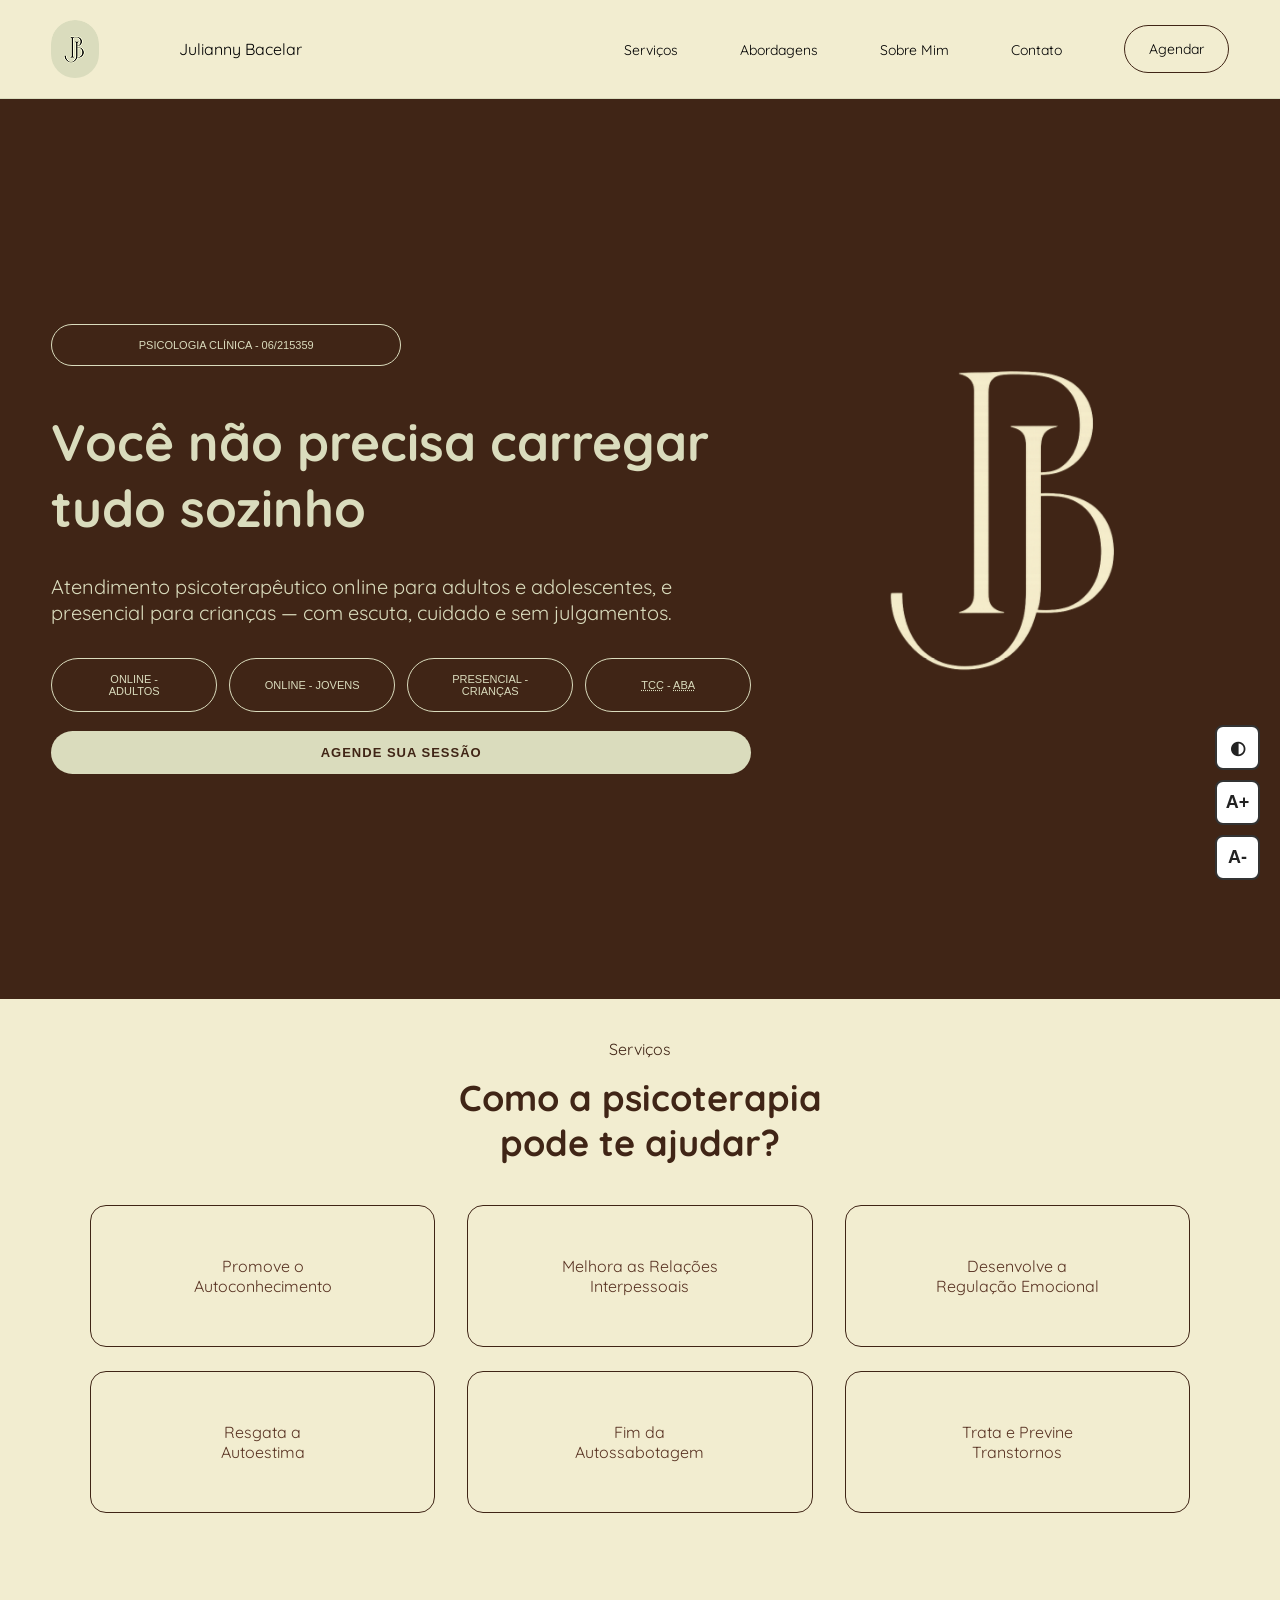
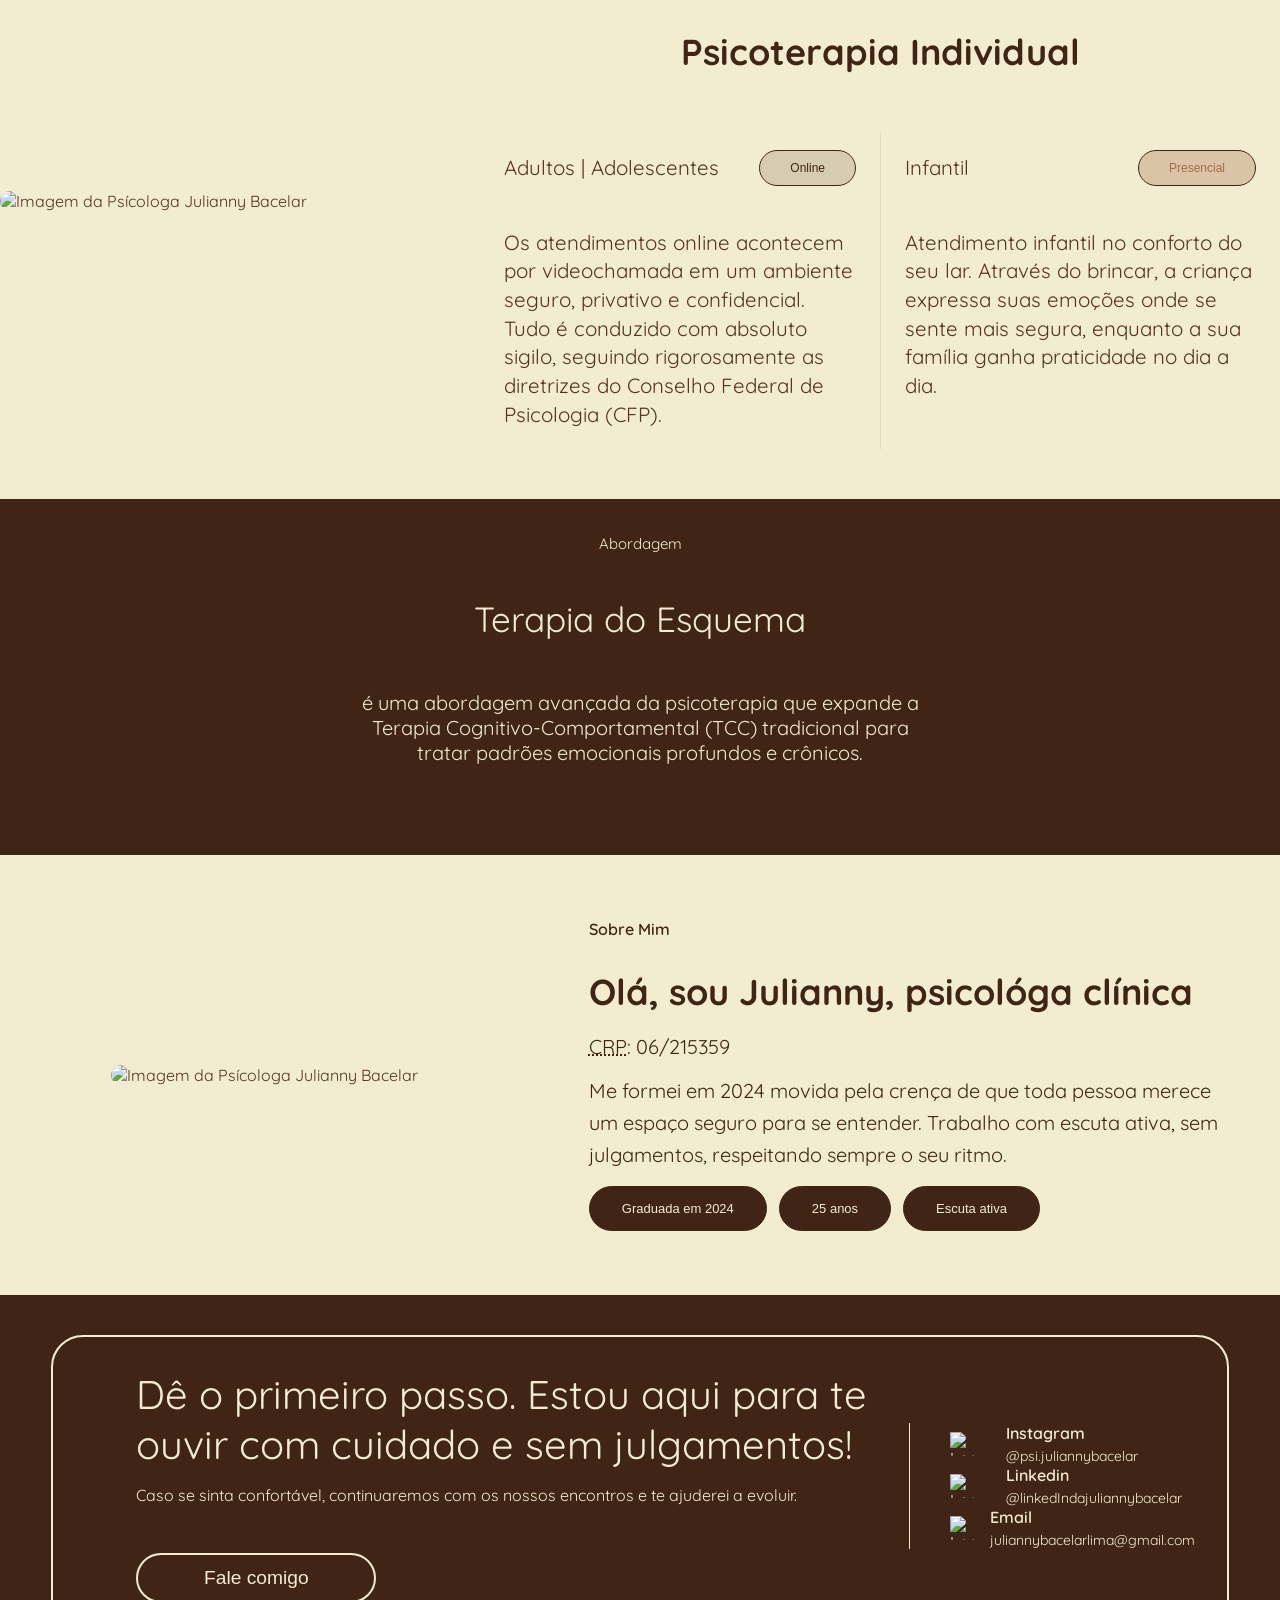
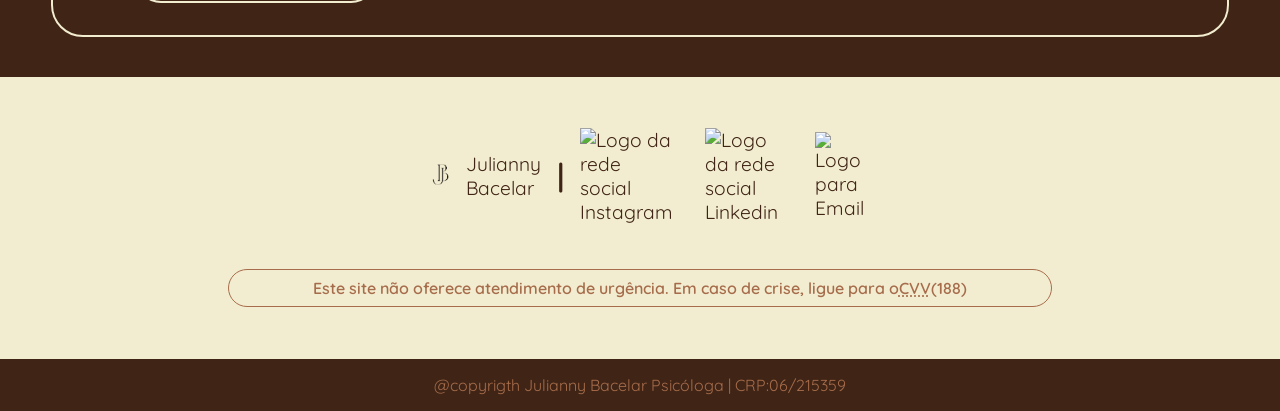
==== index.html @ e5793c72 "style: :art: I fixed the TabIndex I fixed the TabIndex" ====
<!DOCTYPE html>
<html lang="pt-br">

<head>
    <meta charset="UTF-8">
    <meta name="viewport" content="width=device-width, initial-scale=1.0">
    <meta property="og:description" content="Sua psicóloga — serviços, área de atuação e contato." />
    <meta property="og:url" content="https://juliasantosbacelar.github.io/PsicologaJuliannyBacelar/" />
    <meta property="og:type" content="website" />
    <title>Psicóloga — Julianny Bacelar</title>
    <link rel="stylesheet" href="main.css">
    <link rel="icon" type="image/svg+xml" href="img/logo_bege.png">
    <link rel="stylesheet" href="https://cdnjs.cloudflare.com/ajax/libs/font-awesome/6.5.1/css/all.min.css">
</head>

<body>

     <!-- Início do VLibras -->
        <div vw class="enabled">
            <div   vw-access-button class="active"></div>
            <div  vw-plugin-wrapper>
            <div class="vw-plugin-top-wrapper"></div>
            </div>
        </div>
        <script  src="https://vlibras.gov.br/app/vlibras-plugin.js"></script>
        <script>
            new window.VLibras.Widget('https://vlibras.gov.br/app');
        </script>
        <!-- Fim do VLibras -->

    <div class="acessibilidade">
    <button tabindex="9" id="contraste" aria-label="Ativar alto contraste">
        ◐
    </button>

    <button tabindex="10" id="aumentar-fonte" aria-label="Aumentar fonte">
        A+
    </button>

    <button tabindex="11" id="diminuir-fonte" aria-label="Diminuir fonte">
        A-
    </button>
</div>

    <!--NAV BAR-->
    <header>
        <nav class="navbar">
            <div class="nav-logo-wrap">
                <a href="#hero" class="logo-avatar-link" aria-label="Voltar ao topo">
                    <div class="logo-avatar" id="logoAvatar">
                        <img src="img/Post da Ju 2.png" tabindex="1" alt="Logo da Psicóloga com suas iniciais JB com fundo verde">
                    </div>
                </a>
                <a class="nav-logo-nome" href="#hero" tabindex="2">Julianny Bacelar</a>
            </div>

            <button type="button" class="nav-hamburguer" id="navToggle" aria-label="Abrir menu" aria-expanded="false"
                aria-controls="primary-navigation">
                <span></span><span></span><span></span>
            </button>

            <ul class="nav-links" id="primary-navigation">
                <li class="nav-modal-close-item">
                    <button type="button" class="nav-modal-close" id="navModalClose" aria-label="Fechar menu">
                        <i class="fa-solid fa-xmark" aria-hidden="true"></i>
                    </button>
                </li>
                <li><a href="#sobre-mim" tabindex="3">Serviços</a></li>
                <li><a href="#servicos" tabindex="4">Abordagens</a></li>
                <li><a href="#area-de-atuacao" tabindex="5">Sobre Mim</a></li>
                <li><a href="#contato" tabindex="6">Contato</a></li>
                <li class="nav-cta-item"><a tabindex="7" class="nav-btn" href="https://www.instagram.com/psi.juliannybacelar?igsh=empsOHY5bTV4dnZo">Agendar</a></li>
            </ul>
        </nav>
    </header>
    <!--HERO-->

    <section id="hero">
        <!-- <div class="tag-social">
            <a href="https://www.instagram.com/psi.juliannybacelar/" target="_blank"><i
                    class="fa-brands fa-instagram"></i></a>
            <a href="https://www.linkedin.com/in/julianny-bacelar-950958207/" target="_blank"><i
                    class="fa-brands fa-linkedin-in"></i></a>
            <a href="mailto:juliannybacelarlima@gmail.com"><i class="fa-regular fa-envelope"></i></a>
        </div> -->

        <div class="hero-content">
            <div class="hero-btns">
                <button class="hero-btn">
                    <a href="#" tabindex="13">Psicologia clínica - 06/215359</a>
                </button>
            </div>
            <h1 tabindex="14">Você não precisa carregar tudo sozinho</h1>
            <p tabindex="15">Atendimento psicoterapêutico online para adultos e adolescentes, e presencial para crianças — com escuta,
                cuidado e sem julgamentos.</p>
            <div class="hero-btns">
                <button class="hero-btn">
                    <a href="#contato" tabindex="16"> Online - Adultos</a>
                </button>
                <button class="hero-btn">
                    <a href="#contato" tabindex="17"> Online - Jovens</a>
                </button>
                <button class="hero-btn">
                    <a href="#contato" tabindex="18"> Presencial - Crianças</a>
                </button>
                <button class="hero-btn">
                    <a href="#contato" tabindex="19"> <abbr title="Terapia Cognitivo-Comportamental, é uma abordagem psicológica que busca modificar pensamentos e comportamentos disfuncionais para promover bem-estar emocional e mudanças práticas na vida do paciente.">TCC</abbr> - <abbr title="Análise do Comportamento Aplicada é uma abordagem científica que estuda como o ambiente influencia o comportamento humano e utiliza esse conhecimento para promover mudanças observáveis e mensuráveis.">ABA</abbr></a>
                </button>
            </div>

            <a href="#contato">
                <button class="hero-btn-agende" tabindex="20">
                    <a href="https://www.instagram.com/psi.juliannybacelar?igsh=empsOHY5bTV4dnZo" target="_blank"
                        rel="noopener noreferrer" aria-label="Instagram">Agende sua sessão</a>
                </button>
            </a>
        </div>
        </div>
        <div class="hero-image">
            <img src="img/logo_bege.png" alt="Imagem da logo que são as iniciais JB da psicóloga com fundo bege">
        </div>
    </section>

    <!--Serviços-->

    <section id="servicos">

        <p tabindex="21">Serviços</p>

        <h1 tabindex="22" id="servicos-titulo">
            Como a psicoterapia<br>
            pode te ajudar?
        </h1>

        <div id="servicos-content">

            <div class="servico-card">
                <p tabindex="23">Promove o<br> Autoconhecimento</p>
            </div>

            <div class="servico-card">
                <p tabindex="24">Melhora as Relações<br> Interpessoais</p>
            </div>

            <div class="servico-card">
                <p tabindex="25">Desenvolve a<br> Regulação Emocional</p>
            </div>

            <div class="servico-card">
                <p tabindex="26">Resgata a<br> Autoestima</p>
            </div>

            <div class="servico-card">
                <p tabindex="27">Fim da<br> Autossabotagem</p>
            </div>

            <div class="servico-card">
                <p tabindex="28">Trata e Previne<br> Transtornos</p>
            </div>

        </div>

    </section>

    </div>
    </section>

    <!-- Psicoterapia Individual -->
    <section id="psicoterapia" class="reveal reveal--delay-1">

        <div id="psicoterapia-content">


            <!-- Imagem da psicóloga -->
            <section id="psicoterapia-imagem">
                <img src="img/Ju1.png" alt="Imagem da Psícologa Julianny Bacelar">

            </section>

            <!-- Conteúdo -->
            <section id="psicoterapia-value">

                <h1 tabindex="29">Psicoterapia Individual</h1>

                <div id="psicoterapia-caixa">

                    <!-- Atendimento Adultos e Adolescentes -->
                    <div class="psicoterapia-card">

                        <div class="psicoterapia-subtitulo">
                            <p tabindex="30">Adultos | Adolescentes</p>
                            <button tabindex="31">Online</button>
                        </div>

                        <p tabindex="32">
                            Os atendimentos online acontecem por videochamada
                            em um ambiente seguro, privativo e confidencial.
                            Tudo é conduzido com absoluto sigilo, seguindo
                            rigorosamente as diretrizes do Conselho Federal
                            de Psicologia (CFP).
                        </p>

                    </div>

                    <!-- Atendimento Infantil -->
                    <div class="psicoterapia-card">

                        <div class="psicoterapia-subtitulo">
                            <p tabindex="33">Infantil</p>
                            <button tabindex="34">Presencial</button>
                        </div>

                        <p tabindex="35">
                            Atendimento infantil no conforto do seu lar.
                            Através do brincar, a criança expressa suas
                            emoções onde se sente mais segura, enquanto
                            a sua família ganha praticidade no dia a dia.
                        </p>

                    </div>

                </div>

            </section>

        </div>

    </section>


    <!--Abordagens-->
    <section id="abordagem" class="reveal" aria-labelledby="abordagem-titulo">

        <p tabindex="36">Abordagem</p>

        <h2 tabindex="37">Terapia do Esquema</h2>

        <p tabindex="38">é uma abordagem avançada da psicoterapia que expande a Terapia Cognitivo-Comportamental (TCC) tradicional
            para tratar padrões emocionais profundos e crônicos.</p>


    </section>



    <!--Sobre Mim-->
    <section id="sobre-mim" class="reveal">
        <div id="sobre-mim-image">
            <img src="img/Ju1.png" alt="Imagem da Psícologa Julianny Bacelar">
        </div>
        <div id="sobre-mim-description">
            <p tabindex="39">Sobre Mim</p>
            <h1 tabindex="40" id="sobre-mim-titulo">Olá, sou Julianny, psicológa clínica</h1>
            <p tabindex="41" id="sobre-mim-crp"><abbr title="Conselho Regional de Psicologia, o órgão que regulamenta, orienta e fiscaliza o exercício profissional dos psicólogos">CRP</abbr>: 06/215359</p>
            <p tabindex="42" id="sobre-mim-decription">Me formei em 2024 movida pela crença de que toda pessoa merece um espaço seguro
                para se entender. Trabalho com escuta ativa, sem julgamentos, respeitando sempre o seu ritmo.</p>
            <div class="sobre-mim-btns">
                <button  class="sobre-mim-btn">
                    <a tabindex="43">Graduada em 2024</a>
                </button>
                <button class="sobre-mim-btn">
                    <a tabindex="44">25 anos</a>
                </button>
                <button class="sobre-mim-btn">
                    <a tabindex="45">Escuta ativa</a>
                </button>
            </div>
        </div>
    </section>

    <!-- Contato -->
    <section id="contato" class="reveal">

        <div class="contato-content">
            <section class="contato-texto">
                <h2 tabindex="46">Dê o primeiro passo. Estou aqui para te ouvir com cuidado e sem julgamentos!</h2>
                <p tabindex="47">Caso se sinta confortável, continuaremos com os nossos encontros e te ajuderei a evoluir. </p>
                <button tabindex="48" href="https://www.instagram.com/psi.juliannybacelar?igsh=empsOHY5bTV4dnZo" target="_blank"
                    rel="noopener noreferrer" aria-label="Instagram" style="margin-top: 2rem;">Fale comigo</button>
            </section>

            <section class="contato">


                <ul>
                    <li><img tabindex="49" loading="lazy" src="img/instagram.png" alt="Logo da rede social Instagram"><a
                            href="https://www.instagram.com/psi.juliannybacelar?igsh=empsOHY5bTV4dnZo" target="_blank"
                            rel="noopener noreferrer"></a>
                        <div>
                            <h3>Instagram</h3>
                            <p>@psi.juliannybacelar</p>
                        </div>
                    </li>
                    <li><img tabindex="50" loading="lazy" src="img/linkedin.png" alt="Logo da rede social Linkedin"><a
                            href="https://www.linkedin.com/in/julianny-bacelar-950958207/" target="_blank"
                            rel="noopener noreferrer"></a>
                        <div>
                            <h3>Linkedin</h3>
                            <p>@linkedIndajuliannybacelar</p>
                        </div>
                    </li>
                    <li><img tabindex="51" loading="lazy" src="img/mail.png" alt="Logo para Email">
                        <div>
                            <h3>Email</h3>
                            <p>juliannybacelarlima@gmail.com</p>
                        </div>
                    </li>
                </ul>
            </section>
        </div>

    </section>

    <footer class="reveal reveal--delay-2">
        <address>
            <img src="img/logo_jb_sem_fundo.png" alt="Logo da Psicóloga com uas iniciais JB com fundo transparente">
            <p tabindex="52">Julianny Bacelar</p>
            <p style="font-weight: 600; font-size: 2rem; margin: 0 1rem;">|</p>
            <ul>
                <li>
                    <a tabindex="53" href="https://www.instagram.com/psi.juliannybacelar?igsh=empsOHY5bTV4dnZo" target="_blank"
                        rel="noopener noreferrer" aria-label="Instagram">
                        <img loading="lazy" src="img/instagram2.png" alt="Logo da rede social Instagram">
                    </a>
                </li>
                <li>
                    <a tabindex="54"href="https://www.linkedin.com/in/julianny-bacelar-950958207/" target="_blank"
                        rel="noopener noreferrer" aria-label="LinkedIn">
                        <img loading="lazy" src="img/linkedin2.png" alt="Logo da rede social Linkedin">
                    </a>
                </li>
                <li>
                    <a tabindex="55" href="mailto:juliannybacelarlima@gmail.com" aria-label="Enviar email">
                        <img loading="lazy" src="img/mail2.png" alt="Logo para Email">
                    </a>
                </li>
            </ul>
        </address>

        <p tabindex="56"class="cvv">Este site não oferece atendimento de urgência. Em caso de crise, ligue para o  <abbr title="Centro de Valorização da Vida, um serviço gratuito de apoio emocional e prevenção do suicídio no Brasil, acessível pelo número 188"> CVV</abbr> (188)</p>



    </footer>

    <p tabindex="57" class="direito">@copyrigth Julianny Bacelar Psicóloga | CRP:06/215359</p>


    <script src="style.js" defer></script>
    <script>
        function openInstagramDM(username) {
            var appUrl = 'instagram://user?username=' + username;
            var webUrl = 'https://www.instagram.com/' + username + '/';
            // Try to open the Instagram app; fallback to web profile after 600ms
            window.location = appUrl;
            setTimeout(function () { window.location = webUrl; }, 600);
        }
    </script>
</body>

</html>
---- main.css ----
@import url("https://fonts.googleapis.com/css2?family=Montserrat:ital,wght@0,100..900;1,100..900&family=Playfair+Display:ital,wght@0,400..900;1,400..900&family=Quicksand:wght@300..700&family=Roboto:ital,wght@0,100..900;1,100..900&display=swap");

:root {
  --marromEscuro: #402516;
  --marromClaro: #A66C4B;
  --bege: #F2EDD0;
  --fonte: "Quicksand", sans-serif;
  --borda: 2px solid var(--bege);
  --nav-h: 64px;
  --section-inline: clamp(1.25rem, 4vw, 4rem);
  --layout-max: 1240px;
  --motion-duration-soft: 0.55s;
  --motion-duration-medium: 0.72s;
  --motion-duration-hero: 0.78s;
  --motion-ease-out: cubic-bezier(0.22, 1, 0.36, 1);
  --motion-stagger-step: 0.1s;
}

/*Botões de alto contraste e aumento/diminui fonte*/

.acessibilidade {
    position: fixed;
    right: 20px;
    bottom: 20px;
    display: flex;
    flex-direction: column;
    gap: 10px;
    z-index: 9999;
}

.acessibilidade button {
    width: 45px;
    height: 45px;
    border: 2px solid #333;
    border-radius: 8px;
    background: #fff;
    color: #222;
    font-size: 18px;
    font-weight: bold;
    cursor: pointer;
    transition: 0.3s;
}

.acessibilidade button:hover {
    background: #ddd;
}

/* Alto contraste */
.alto-contraste {
    background: #000 !important;
    color: #fff !important;
}


.alto-contraste::selection {
    color: #ffff00 !important;
    background-color: #fff !important;
}
.alto-contraste button {
    border: solid 1px #ffff00;
}

.alto-contraste * {
    background-color: #000 !important;
    color: #fff !important;
    border-color: #ffff00 !important;
}

.alto-contraste a {
    color: #ffff00 !important;
}

html {
  overflow-x: clip;
  scrollbar-color: var(--marromEscuro) var(--bege);
  scrollbar-width: thin;
  color: #583222;
}

html::-webkit-scrollbar {
  width: 12px;
  height: 12px;
}

html::-webkit-scrollbar-track {
  background: var(--bege);
}

html::-webkit-scrollbar-thumb {
  background: var(--marromEscuro);
  border-radius: 999px;
  border: 3px solid var(--bege);
}

html::-webkit-scrollbar-thumb:hover {
  background: #583222;
}

html::-webkit-scrollbar-corner {
  background: var(--bege);
}

@supports not (overflow: clip) {
  html {
    overflow-x: hidden;
  }
}

html,
body {
  max-width: 100%;
}

*,
*::before,
*::after {
  box-sizing: border-box;
}

*:focus {
    padding: 5px;
    border: var(--marromEscuro) 2px solid;
    box-shadow: rgba(141, 121, 60, 0.25) 0px 50px 100px -20px, rgba(0, 0, 0, 0.3) 0px 30px 60px -30px;}

body {
  margin: 0;
  padding: 0;
  font-family: var(--fonte);
  background-color: var(--bege);
  overflow-x: clip;
  scrollbar-color: var(--marromEscuro) var(--bege);
  scrollbar-width: thin;
}

body::-webkit-scrollbar {
  width: 12px;
  height: 12px;
}

body::-webkit-scrollbar-track {
  background: var(--bege);
}

body::-webkit-scrollbar-thumb {
  background: var(--marromEscuro);
  border-radius: 999px;
  border: 3px solid var(--bege);
}

body::-webkit-scrollbar-thumb:hover {
  background: #583222;
}

body::-webkit-scrollbar-corner {
  background: var(--bege);
}

body::selection {
  background-color: var(--bege);
  color: var(--marromEscuro);
}


/*serve pra n rolar a pág por baixo do menu aberto*/
body.no-scroll {
  overflow: hidden;
}

/*tenho que colocar as variaveis de cor e fonte pra cada elemento, porque o header tem um background com blur, então se eu colocar a cor do texto do header como var(--marromEscuro) ele fica meio transparente e difícil de ler, por isso coloquei a cor do texto do header como #000000 mesmo, pra garantir que fique legível*/

header {
  position: sticky;
  top: 0;
  left: 0;
  right: 0;
  z-index: 200;
  padding-top: env(safe-area-inset-top, 0);
  border-bottom: 1px solid #DADCBD;
  color: #000000;
  transition: border-color var(--motion-duration-soft) var(--motion-ease-out);
  background-color: transparent;
}

/* Blur só na camada de fundo: evita que \\\`backdrop-filter\\\` no header prenda \\\`position:fixed\\\` do menu à barra */
header::before {
  content: "";
  position: absolute;
  inset: 0;
  z-index: 0;
  background-color: var(--bege);
  backdrop-filter: blur(16px);
  -webkit-backdrop-filter: blur(16px);
  pointer-events: none;
}

/*NAVBAR*/

/*logo + julianny bacelar*/
.nav-logo-wrap {
  display: flex;
  align-items: center;
  gap: 80px;
  text-decoration: none;
  color: #000000;
}

/* Quadrado do avatar na logo */
.logo-avatar {
  width: 48px;
  height: 58px;
  border-radius: 999px;
  overflow: hidden;
  position: relative;
  cursor: pointer;
  flex-shrink: 0;
  background-size: 44px;
  background-position: center;
}

/* o Julianny Bacelar do navbar */
.navbar {
  display: flex;
  align-items: center;
  justify-content: space-between;
  position: relative;
  z-index: 2;
  padding: 0 max(4%, env(safe-area-inset-right, 0)) 0 max(4%, env(safe-area-inset-left, 0));
  min-height: var(--nav-h);
  padding-top: 20px;
  padding-bottom: 20px;
  max-width: 100%;
  margin: 0;
}

.nav-logo-nome {
  font-size: 16px;
  color: #000000;
  text-decoration: none;
  margin-top: 0;
}

.nav-links {
  display: flex;
  align-items: center;
  gap: 62px;
  list-style: none;
  margin: 0;
  padding: 0;
}

.nav-links a {
  font-size: 14px;
  color: #000;
  text-decoration: none;
  transition: color var(--motion-duration-soft) var(--motion-ease-out),
  opacity var(--motion-duration-soft) var(--motion-ease-out);
}

.nav-links a:hover {
  color: var(--marromEscuro);
  font-weight: 700;
  opacity: 0.92;
}

.nav-cta-item {
  list-style: none;
  margin: 0;
  padding: 0;
  display: flex;
  align-items: center;
}

.nav-modal-close-item {
  display: none;
}

.nav-btn {
  display: inline-flex;
  align-items: center;
  justify-content: center;
  background-color: transparent;
  border: 1.5px solid var(--marromEscuro);
  color:var(--marromEscuro);
  padding: 0px 24px;
  min-height: 48px;
  border-radius: 999px;
  font-size: 12px;
  text-decoration: none;
  transition: background-color var(--motion-duration-soft) var(--motion-ease-out),
    border-color var(--motion-duration-soft) var(--motion-ease-out),
    box-shadow var(--motion-duration-soft) var(--motion-ease-out),
    transform var(--motion-duration-soft) var(--motion-ease-out);
}

.nav-btn:hover {
  transition: 1s;
  font-weight: 700;
  box-shadow: rgba(70, 5, 5, 0.16) 0px 10px 36px 0px, rgba(65, 36, 6, 0.06) 0px 0px 0px 1px; 
  background-color: var(--marromClaro);
}


/* Hamburguer */
.nav-hamburguer {
  display: none;
  flex-direction: column;
  justify-content: center;
  align-items: center;
  gap: 5px;
  background: none;
  border: none;
  cursor: pointer;
  min-width: 48px;
  min-height: 48px;
  padding: 0;
  border-radius: 8px;
}

.nav-hamburguer span {
  display: block;
  width: 22px;
  height: 2px;
  border-radius: 2px;
  transition: all 0.3s;
}

/*animação do hamburguer para o X*/
.nav-hamburguer.ativo span:nth-child(1) {
  transform: translateY(7px) rotate(45deg);
}

.nav-hamburguer.ativo span:nth-child(2) {
  opacity: 0;
}

.nav-hamburguer.ativo span:nth-child(3) {
  transform: translateY(-7px) rotate(-45deg);
}

/*HERO*/
#hero {
  background-color: var(--marromEscuro);
  min-height: 100vh;
  min-height: 100dvh;
  display: flex;
  align-items: center;
  padding: max(1rem, env(safe-area-inset-top, 0px)) var(--section-inline) max(1rem, env(safe-area-inset-bottom, 0px));
  justify-content: space-between;
}

.hero-btns {
  display: flex;
  gap: 12px;
}

.hero-btn-agende {
  background-color: #DADCBD;
  display: inline-flex;
  align-items: center;
  justify-content: center;
  padding: 14px 32px;
  margin-top: 19px;
  border-radius: 999px;
  border: none;
  color:--marromEscuro;
  text-decoration: none;
  text-transform: uppercase;
  font-size: 13px;
  font-weight: 600;
  letter-spacing: 1px;
  width: 100%;
  cursor: pointer;
  transition: background-color var(--motion-duration-soft) var(--motion-ease-out),
    border-color var(--motion-duration-soft) var(--motion-ease-out),
    color var(--motion-duration-soft) var(--motion-ease-out),
    box-shadow var(--motion-duration-soft) var(--motion-ease-out),
    transform var(--motion-duration-soft) var(--motion-ease-out);
}

.hero-btn-agende a {
  color: inherit;
  text-decoration: none;
}

.hero-area-image button {
  background-color: #ff5900;
}

#hero-area-image {
  display: flex;
  flex-direction: column;
  align-items: center;
  position: relative;
  top: 0;
}

.hero-content {
  max-width: 700px;
  align-items: flex-end;
}

.hero-content h1 {
  font-family: "Quicksand";
  font-size: clamp(2.5rem, 4vw, 4rem);
  color: #DADCBD;
  line-height: 1.3;
  margin-bottom: 32px;
  max-width: 750px;
  text-align: left;
}

.hero-content p {
  font-family: "Quicksand";
  color: #DADCBD;
  font-size: 20px;
  line-height: 1.3;
  margin-bottom: 32px;
  max-width: 750px;
  text-align: left;
}

.hero-image {
  flex: 1;
  display: flex;
  justify-content: flex-end;
  min-width: 0;
}

.hero-image img {
  width: auto;
  max-width: min(450px, 52vw, 100%);
  height: auto;
  object-fit: contain;
  display: block;
}

.hero-btns .hero-btn {
  background-color: transparent;
  display: inline-flex;
  align-items: center;
  justify-content: center;
  padding: 14px 32px;
  border: 1px solid #DADCBD;
  border-radius: 999px;
  color: #D9D4C5;
  text-decoration: none;
  width: 50%;
  text-transform: uppercase;
  font-size: 13px;
  transition: background-color var(--motion-duration-soft) var(--motion-ease-out),
    border-color var(--motion-duration-soft) var(--motion-ease-out),
    color var(--motion-duration-soft) var(--motion-ease-out),
    box-shadow var(--motion-duration-soft) var(--motion-ease-out),
    transform var(--motion-duration-soft) var(--motion-ease-out);
}

.hero-btns .hero-btn:hover{
    transform: translateY(-2px);
    box-shadow: 0 8px 24px rgba(0, 0, 0, 0.18);
    color: var(--marromEscuro);
    background-color: var(--marromClaro);
}

.hero-btn a {
  color: #DADCBD;
  text-decoration: none;
  font-size: 11px;
}

.hero-btn-agende a {
  color: var(--marromEscuro);
  text-decoration: none;
}

#hero .hero-btn-agende:hover{
    font-weight: 700;
    background-color: #aeb096;
}

.tag-social {
  display: flex;
  flex-direction: column;
  gap: 90px;
  margin-right: 8%;
  justify-content: center;
}

.tag-social a {
  display: inline-flex;
  align-items: center;
  justify-content: center;
  min-width: 48px;
  min-height: 48px;
  color: inherit;
}

.tag-social i {
  font-size: 20px;
  color: #DADCBD;
  transition: transform var(--motion-duration-soft) var(--motion-ease-out),
    color var(--motion-duration-soft) var(--motion-ease-out);
}

.tag-social i:hover {
  color: #DADCBD;
  transform: scale(1.08);
}

#hero .tag-social,
#hero .hero-content,
#hero .hero-image {
  opacity: 0;
  animation-name: motion-hero-enter;
  animation-duration: var(--motion-duration-hero);
  animation-timing-function: var(--motion-ease-out);
  animation-fill-mode: forwards;
}

#hero .tag-social {
  animation-delay: calc(var(--motion-stagger-step) * 0.5);
}

#hero .hero-content {
  animation-delay: calc(var(--motion-stagger-step) * 1.5);
}

#hero .hero-image {
  animation-delay: calc(var(--motion-stagger-step) * 2.5);
}

/* Serviços */

#servicos>p:first-of-type {
  color: var(--marromEscuro);
  text-align: center;
  margin-top: 40px;
}


/*background-color: var(--marromEscuro);  */
#servicos-titulo {
  color: var(--marromEscuro);
  font-size: 36px;
  text-align: center;
  margin-bottom: 36px;
  margin-top: 10px;
}

.servicos-intro {
  color: var(--bege);
  text-align: center;
  max-width: 42rem;
  margin: 0 auto 32px;
  padding: 0 24px;
  font-size: 1.05rem;
  line-height: 1.55;
  opacity: 0.95;
}

#servicos-content {
  display: grid;
  grid-template-columns: repeat(3, 1fr);
  gap: 24px 32px;
  width: 90%;
  max-width: 1100px;
  margin: 40px auto;
}

.servico-card {
  border: 1px solid var(--marromEscuro);
  border-radius: 16px;
  padding: 50px;
  min-height: 76px;
  display: flex;
  justify-content: center;
  align-items: center;
  text-align: center;
}

.servico-card:hover {
  background-color: var(--marromClaro);
  color: var(--marromEscuro);
  font-weight: 700;
  transition: 0.5s;
  box-shadow: rgba(154, 80, 16, 0.331) 0px 48px 100px 0px;
}

.servico-card p {
  margin: 0;
  font-size: 1rem;
}

.servicos-accordion .servico-item[open] {
  box-shadow: 0 6px 24px rgba(64, 37, 22, 0.18);
}

.servico-summary {
  list-style: none;
  display: flex;
  align-items: center;
  justify-content: space-between;
  gap: 16px;
  padding: 18px 20px;
  min-height: 48px;
  font-size: 1.05rem;
  font-weight: 600;
  -webkit-tap-highlight-color: transparent;
  transition: background-color var(--motion-duration-soft) var(--motion-ease-out);
  color: var(--marromEscuro);
  border-bottom: 1px solid var(--marromEscuro);
}

.servicos-accordion .servico-item[open] .servico-summary {
  background-color: rgba(64, 37, 22, 0.05);
}

.servico-summary-main>i {
  font-size: 1.35rem;
  display: flex;
  align-items: center;
  justify-content: center;
  border: 1px solid var(--marromEscuro);
  border-radius: 999px;
  padding: 12px;
  width: 48px;
  height: 48px;
  flex-shrink: 0;
  transition: transform var(--motion-duration-medium) var(--motion-ease-out);
}

.servicos-accordion .servico-item[open] .servico-summary-main>i {
  transform: scale(1.05);
}

.servico-summary::-webkit-details-marker {
  display: none;
}

.servico-summary:focus {
  outline: 2px solid var(--marromEscuro);
  outline-offset: 2px;
}

.servico-summary:focus:not(:focus-visible) {
  outline: none;
}

.servico-summary:focus-visible {
  outline: 2px solid var(--marromEscuro);
  outline-offset: 2px;
}

.servico-summary-main {
  display: flex;
  align-items: center;
  gap: 16px;
  flex: 1;
  text-align: left;
}

.servico-summary>div:first-child {
  flex: 1;
  min-width: 0;
  text-align: left;
}

.servico-summary>div:first-child p {
  margin: 0.35rem 0 0;
  font-size: 0.9rem;
  font-weight: 500;
  line-height: 1.45;
  color: var(--marromEscuro);
  opacity: 0.85;
}

.servico-summary>div:last-child {
  flex-shrink: 0;
}

.servico-summary>div:last-child .sobre-mim-btn,



.servico-summary>div:last-child .online-btn,



.servico-summary>div:last-child .presencial-aba-btn {
  margin-top: 0;
  pointer-events: none;
}

.servico-titulo {
  line-height: 1.35;
  margin-bottom: 15px;
  font-weight: 700;
}

.servico-chevron {
  flex-shrink: 0;
  display: flex;
  align-items: center;
  justify-content: center;
  width: 44px;
  height: 44px;
  color: var(--marromEscuro);
  transition: transform var(--motion-duration-medium) var(--motion-ease-out);
}

.servico-item[open] .servico-chevron {
  transform: rotate(180deg);
}

.servico-panel {
  min-height: 0;
  overflow: hidden;
  border-top: 1px solid transparent;
  opacity: 0;
  transform: translateY(-8px);
  padding: 0 20px 0 84px;
  transition: max-height var(--motion-duration-medium) var(--motion-ease-out),



    opacity var(--motion-duration-soft) var(--motion-ease-out),



    transform var(--motion-duration-medium) var(--motion-ease-out),



    padding-bottom var(--motion-duration-medium) var(--motion-ease-out),



    border-top-color var(--motion-duration-soft) var(--motion-ease-out);
}

.servicos-accordion:not(.servicos-accordion--js-motion) .servico-item:not([open]) .servico-panel {
  max-height: 0;
}

.servicos-accordion:not(.servicos-accordion--js-motion) .servico-item[open] .servico-panel {
  max-height: 100rem;
}

.servicos-accordion .servico-item[open] .servico-panel {
  opacity: 1;
  transform: translateY(0);
  padding-bottom: 20px;
  border-top-color: rgba(64, 37, 22, 0.15);
}

.servicos-accordion.servicos-accordion--js-motion .servico-item[open] .servico-panel.servico-panel--closing {
  opacity: 0;
  transform: translateY(-8px);
  padding-bottom: 0;
  border-top-color: transparent;
}

.servicos-accordion.servicos-accordion--js-motion .servico-item[open] .servico-panel.servico-panel--closing p {
  animation: none;
  opacity: 0;
  transform: translateY(6px);
  transition: opacity var(--motion-duration-soft) var(--motion-ease-out),



    transform var(--motion-duration-medium) var(--motion-ease-out);
}

.servico-panel p {
  font-size: 0.98rem;
  font-weight: 500;
  line-height: 1.65;
  margin: 0 0 12px;
  color: var(--marromEscuro);
}

.servicos-accordion .servico-item[open] .servico-panel p {
  animation: servico-panel-line var(--motion-duration-medium) var(--motion-ease-out) both;
}

.servicos-accordion .servico-item[open] .servico-panel p:nth-child(1) {
  animation-delay: calc(var(--motion-stagger-step) * 1);
}

.servicos-accordion .servico-item[open] .servico-panel p:nth-child(2) {
  animation-delay: calc(var(--motion-stagger-step) * 2);
}

.servicos-accordion .servico-item[open] .servico-panel p:nth-child(3) {
  animation-delay: calc(var(--motion-stagger-step) * 3);
}

.servicos-accordion .servico-item[open] .servico-panel p:nth-child(4) {
  animation-delay: calc(var(--motion-stagger-step) * 4);
}

.servicos-accordion .servico-item[open] .servico-panel p:nth-child(5) {
  animation-delay: calc(var(--motion-stagger-step) * 5);
}

.servicos-accordion .servico-item[open] .servico-panel p:nth-child(6) {
  animation-delay: calc(var(--motion-stagger-step) * 6);
}

.servico-panel p:last-child {
  margin-bottom: 0;
}

.servico-panel p:first-of-type {
  padding-top: 16px;
}

/*PSICOTERAPIA*/

#psicoterapia-content h1 {
  color: var(--marromEscuro);
  margin-top: clamp(2rem, 6vw, 105px);
  margin-bottom: 30px;
  font-size: clamp(1.65rem, 4vw, 2.25rem);
  line-height: 1.2;
}

#psicoterapia-content {
  display: flex;
  align-items: center;
  justify-content: space-between;
  gap: 60px;
}

#psicoterapia-imagem img {
  width: 550px;
  height: 675px;
  object-fit: cover;
  border-radius: 250px;
}

#psicoterapia-value {
  align-items: center;
}

#psicoterapia-value h1 {
  text-align: center;
  margin-bottom: 60px;
}

#psicoterapia-caixa {
  display: grid;
  grid-template-columns: 1fr 1fr;
}

.psicoterapia-card {
  padding: 0 24px;
  width: 400px;
}

.psicoterapia-card .psicoterapia-subtitulo button {
  padding: 10px 30px 10px 30px;
}

*

/* Botão Online */
* .psicoterapia-card:nth-of-type(1) .psicoterapia-subtitulo button {
  color: var(--marromEscuro);
  border: 1px solid var(--marromEscuro);
  background-color: #40251628;
}
*

/* Botão Presencial */
* .psicoterapia-card:nth-of-type(2) .psicoterapia-subtitulo button {
  color:var(--marromClaro);
  border: solid 1pxvar(--marromClaro);
  background-color: #a66c4b51;
}

.psicoterapia-card+.psicoterapia-card {
  border-left: 1px solid #DADCBD;
}

.psicoterapia-subtitulo {
  display: flex;
  align-items: center;
  justify-content: space-between;
  gap: 5px;
  margin-bottom: 25px;
  max-width: 100%;
}

.psicoterapia-card p {
  line-height: 1.4;
  text-align: left;
  font-size: 20.5px;
}

.psicoterapia-subtitulo button {
  border: 1px solid var(--marromEscuro);
  border-radius: 20px;
  padding: 5px 20px;
  background: transparent;
  font-size: 0.75rem;
}

.psicoterapia-category {
  display: flex;
  justify-content: flex-start;
  color: var(--marromEscuro);
  margin-top: 16px;
  margin-bottom: 16px;
  flex-direction: row;
  margin-bottom: 60px;
  gap: 12px;
}

.psicoterapia-category-icon {
  display: flex;
  justify-content: center;
  align-items: center;
  flex-shrink: 0;
  background-color: var(--marromClaro);
  color: var(--bege);
  padding: 12px;
  width: 48px;
  height: 48px;
  border-radius: 999px;
}

.psicoterapia-category-text h2,

.psicoterapia-category-text p {
  margin: 0;
}

.psicoterapia-category-text p {
  margin-top: 6px;
}

.psicoterapia-category-text {
  display: flex;
  flex-direction: column;
}

*

/*Abordagem*/
* #abordagem {
  display: flex;
  justify-content: center;
  flex-direction: column;
  align-items: center;
  margin-top: 50px;
  padding: 20px 70px 70px 70px;
  background-color: var(--marromEscuro);
  color: var(--bege);
}

#abordagem h2 {
  font-size: 35px;
  font-weight: normal;
}

#abordagem p {
  max-width: 50%;
  text-align: center;
  font-size: 15px;
}

#abordagem p:nth-of-type(2) {
  font-size: 20px;
}

.abordagem-hint {
  text-align: center;
  color: var(--marromEscuro);
  font-size: 0.95rem;
  margin: -24px auto 28px;
  max-width: 28rem;
  padding: 0 16px;
  line-height: 1.45;
  opacity: 0.9;
}

#abordagem-type {
  display: flex;
  flex-direction: row;
  flex-wrap: wrap;
  align-items: stretch;
  justify-content: center;
  gap: 16px;
  margin-left: var(--section-inline);
  margin-right: var(--section-inline);
  margin-bottom: 48px;
}

.abordagem-flip {
  flex: 1 1 260px;
  width: min(314px, 100%);
  max-width: 314px;
  height: 268px;
  margin-left: auto;
  margin-right: auto;
  perspective: 1100px;
  outline: none;
}

.abordagem-flip:focus-visible {
  border-radius: 50px;
  box-shadow: 0 0 0 3px var(--bege), 0 0 0 5px var(--marromEscuro);
}

.abordagem-flip-inner {
  position: relative;
  width: 100%;
  height: 100%;
  transform-style: preserve-3d;
  transition: transform 0.75s cubic-bezier(0.4, 0, 0.2, 1);
}

.abordagem-flip:hover .abordagem-flip-inner,



.abordagem-flip:focus-within .abordagem-flip-inner {
  transform: rotateY(180deg);
}

.abordagem-face {
  position: absolute;
  inset: 0;
  box-sizing: border-box;
  width: 100%;
  height: 100%;
  padding: 15px;
  border-radius: 50px;
  border: 1px solid var(--marromEscuro);
  display: flex;
  align-items: center;
  justify-content: center;
  text-align: center;
  backface-visibility: hidden;
  -webkit-backface-visibility: hidden;
}

.abordagem-face--front {
  background-color: var(--bege);
  color: var(--marromEscuro);
}

.abordagem-face--front p {
  margin: 0;
  font-size: 20px;
  font-weight: 600;
  color: var(--marromEscuro);
  text-align: center;
  line-height: 1.35;
}

.abordagem-face--back {
  background-color: var(--marromEscuro);
  color: var(--bege);
  transform: rotateY(180deg);
}

.abordagem-face--back p {
  margin: 0;
  font-size: 18px;
  font-weight: 500;
  line-height: 1.45;
  color: var(--bege);
  text-align: center;
}

/* SOBRE MIM */
* #sobre-mim {
  display: flex;
  flex-wrap: wrap;
  align-items: center;
  justify-content: center;
  gap: clamp(1.5rem, 3vw, 3rem);
  padding: clamp(2rem, 5vw, 4rem) var(--section-inline);
  position: relative;
  overflow: hidden;
}

#sobre-mim-description {
  flex: 1 1 min(100%, 380px);
  max-width: 40rem;
  min-width: 0;
  position: relative;
  z-index: 1;
}

#sobre-mim-description>p:first-of-type {
  color: var(--marromEscuro);
  font-weight: 600;
  margin: 0 0 0.5rem;
}

#sobre-mim-titulo {
  color: var(--marromEscuro);
  font-size: clamp(1.5rem, 4vw, 2.25rem);
  text-align: left;
  margin-bottom: 16px;
}

#sobre-mim-image {
  display: flex;
  flex: 1 1 min(100%, 340px);
  justify-content: center;
  align-items: center;
  min-width: 0;
  max-width: min(420px, 100%);
  margin: 0 auto;
}

#sobre-mim-image img {
  width: 100%;
  max-width: 380px;
  height: auto;
  border-radius: 12px;
  object-fit: cover;
}

#sobre-mim-decription {
  color: var(--marromEscuro);
  font-size: clamp(1rem, 2.2vw, 1.25rem);
  line-height: 1.6;
  margin: 0;
  max-width: 40rem;
}

#sobre-mim-crp {
  color: var(--marromEscuro);
  font-size: clamp(1rem, 2.2vw, 1.25rem);
  margin-bottom: 16px;
}

#sobre-mim-ramo {
  display: flex;
  justify-content: flex-end;
  position: absolute;
  right: -5%;
  bottom: -15%;
  width: min(55%, 280px);
  max-height: 40%;
  z-index: 0;
  opacity: 0.45;
  filter: blur(2px);
  pointer-events: none;
}

#sobre-mim-ramo img {
  width: 100%;
  height: auto;
}

.sobre-mim-btn {
  background-color: var(--marromEscuro);
  display: inline-flex;
  align-items: center;
  justify-content: center;
  padding: 14px 32px;
  border: 1px solid var(--marromEscuro);
  border-radius: 999px;
  color: var(--bege);
  text-decoration: none;
  font-size: 13px;
  margin-top: 15px;
  transition: background-color var(--motion-duration-soft) var(--motion-ease-out),
    border-color var(--motion-duration-soft) var(--motion-ease-out),
    color var(--motion-duration-soft) var(--motion-ease-out),
    box-shadow var(--motion-duration-soft) var(--motion-ease-out),
    transform var(--motion-duration-soft) var(--motion-ease-out);
}

.sobre-mim-btns {
  display: flex;
  gap: 12px;
}

/*CONTATO*/

/* Remover sublinhado e cor azul padrão dos links na seção de contato e no footer */
.contato a,
footer a {
  color: inherit;
  text-decoration: none;
}

.contato a:visited,
footer a:visited {
  color: inherit;
}

.contato a:hover,
footer a:hover {
  text-decoration: none;
  filter: brightness(1.05);
}

#contato {
  width: 100%;
  max-width: 100%;
  min-height: 20rem;
  padding: 2.5rem var(--section-inline);
  padding-bottom: max(2.5rem, env(safe-area-inset-bottom, 0px));
  background-color: var(--marromEscuro);
  color: var(--bege);
  display: flex;
  flex-wrap: wrap;
  justify-content: space-between;
  align-items: stretch;
  gap: 2rem;
}

.contato-content {
  display: flex;
  flex-direction: row;
  justify-content: space-between;
  align-items: center;
  gap: 1rem;
  border: var(--borda);
  border-radius: 2rem;
  padding: 2rem;
  width: 100%;
  max-width: 100%;
}

*

/* TEXTO + BOTÃO */
* .contato-texto {
  display: flex;
  flex-direction: column;
  justify-content: center;
  margin-left: clamp(0rem, 4vw, 5rem);
  min-width: 0;
}

#contato h2 {
  font-weight: normal;
  font-size: clamp(1.5rem, 4vw, 2.5rem);
  line-height: 1.25;
  margin: 0;
}

*
/* BOTÃO */
* .contato-btn,
#contato button {
  background-color: transparent;
  border: var(--borda);
  color: var(--bege);
  border-radius: 4rem;
  width: 15rem;
  min-height: 48px;
  height: auto;
  padding: 0.75rem 1.25rem;
  display: inline-flex;
  align-items: center;
  justify-content: center;
  text-decoration: none;
  transition: background-color var(--motion-duration-soft) var(--motion-ease-out),



    color var(--motion-duration-soft) var(--motion-ease-out),



    border-color var(--motion-duration-soft) var(--motion-ease-out),



    box-shadow var(--motion-duration-soft) var(--motion-ease-out),



    transform var(--motion-duration-soft) var(--motion-ease-out);
  font-size: clamp(1rem, 2.5vw, 1.2rem);
}

.contato-btn:hover,
#contato button:hover {
  background-color: var(--bege);
  color: var(--marromEscuro);
  cursor: pointer;
  transform: translateY(-2px);
  box-shadow: 0 8px 22px rgba(0, 0, 0, 0.15);
}

*

/* BLOCO DA DIREITA */
* #contato>.contato {
  display: flex;
  align-items: center;
  flex: 1 1 320px;
  min-width: 0;
  justify-content: center;
  gap: clamp(2rem, 6vw, 10rem);
}

*

/* IMAGEM */
* .contato img {
  max-width: min(45rem, 100%);
  height: auto;
}

*

/* LISTA */
* .contato ul {
  display: flex;
  flex-direction: column;
  margin: 0;
  border-left: 1px solid var(--bege);
}

.contato li {
  display: flex;
  flex-direction: row;
  align-items: center;
  justify-content: flex-start;
  gap: 1rem;
}

*

/* ÍCONES */
* .contato li img {
  width: 1.5rem;
  height: 1.5rem;
  transition: 0.3s;
}

.contato li img:hover {
  transform: translateY(-5px);
  cursor: pointer;
}

.contato li div {
  display: flex;
  flex-direction: column;
  gap: 0.25rem;
}

.contato li h3 {
  margin: 0;
  font-size: 1rem;
  font-weight: 600;
}

.contato li p {
  margin: 0;
  font-size: 0.875rem;
}

/*FOOTER*/

footer {
  display: flex;
  flex-direction: column;
  align-items: center;
  justify-content: space-around;
  gap: 1.5rem;
  padding: 2rem var(--section-inline);
  padding-bottom: max(2rem, env(safe-area-inset-bottom, 0px));
}

footer img {
  width: min(50px, 40vw);
  max-width: 100%;
  height: auto;
}

footer address ul li img,
footer>ul li img {
  width: 1.25rem;
  height: 1.25rem;
  object-fit: contain;
}

footer address {
  color: var(--marromEscuro);
  font-size: clamp(1rem, 2.5vw, 1.2rem);
  width: 100%;
  max-width: 28rem;
  display: flex;
  flex-direction: row;
  justify-content: center;
  align-items: center;
  font-style: normal;
}

.footer-separator {
  font-weight: 600;
  font-size: 2rem;
  margin: 0 1rem;
}

footer ul {
  list-style: none;
  display: flex;
  gap: 2rem;
  padding: 0px;
  align-items: center;
}

footer li {
  display: flex;
  align-items: center;
}

footer li img {
  width: 2rem;
  height: 2rem;
  transition: 0.3s;
}

footer li img:hover {
  filter: brightness(1.8);
  transform: translateY(-5px);
  cursor: pointer;
}

.cvv {
  display: flex;
  border: 1px solid var(--marromClaro);
  padding: 0.5rem;
  color: var(--marromClaro);
  margin-top: 2px;
  margin-bottom: 20px;
  border-radius: 2rem;
  width: 70%;
  text-align: center;
  justify-content: center;
  align-items: center;
  font-size: 1rem;
  font-weight: 600;
}

.crp {
  color: var(--marromEscuro);
  display: flex;
}

.direito {
  background-color: var(--marromEscuro);
  padding: 1rem var(--section-inline);
  padding-bottom: max(1rem, env(safe-area-inset-bottom));
  color: var(--marromClaro);
  text-align: center;
  margin: 0px;
}

img {
  max-width: 100%;
  height: auto;
}

.online-btn {
  background-color: var(--marromEscuro);
  display: inline-flex;
  align-items: center;
  justify-content: center;
  padding: 14px 32px;
  border: 1px solid var(--marromEscuro);
  width: 155px;
  border-radius: 999px;
  color: var(--marromEscuro);
  text-decoration: none;
  font-size: 13px;
  margin-top: 15px;
  transition: background-color var(--motion-duration-soft) var(--motion-ease-out),
    border-color var(--motion-duration-soft) var(--motion-ease-out),
    color var(--motion-duration-soft) var(--motion-ease-out),
    box-shadow var(--motion-duration-soft) var(--motion-ease-out),
    transform var(--motion-duration-soft) var(--motion-ease-out);
}

.presencial-aba-btn {
  background-color:var(--marromClaro)28;
  display: inline-flex;
  align-items: center;
  justify-content: center;
  padding: 14px 32px;
  border: 1px solid var(--marromClaro);
  width: 155px;
  border-radius: 999px;
  color: var(--marromClaro);
  text-decoration: none;
  font-size: 13px;
  margin-top: 15px;
  transition: background-color var(--motion-duration-soft) var(--motion-ease-out),
    border-color var(--motion-duration-soft) var(--motion-ease-out),
    color var(--motion-duration-soft) var(--motion-ease-out),
    box-shadow var(--motion-duration-soft) var(--motion-ease-out),
    transform var(--motion-duration-soft) var(--motion-ease-out);
}

@keyframes motion-hero-enter {
  from {
    opacity: 0;
    transform: translate3d(0, 14px, 0);
  }

  to {
    opacity: 1;
    transform: translate3d(0, 0, 0);
  }
}

.reveal {
  opacity: 0;
  transform: translate3d(0, 14px, 0);
  transition: opacity var(--motion-duration-medium) var(--motion-ease-out),
    transform var(--motion-duration-medium) var(--motion-ease-out);
}

.reveal.is-visible {
  opacity: 1;
  transform: translate3d(0, 0, 0);
}

.reveal--delay-1 {
  transition-delay: calc(var(--motion-stagger-step) * 1.5);
}

.reveal--delay-2 {
  transition-delay: calc(var(--motion-stagger-step) * 2.5);
}

@keyframes servico-panel-line {
  from {
    opacity: 0;
    transform: translateY(8px);
  }

  to {
    opacity: 1;
    transform: translateY(0);
  }
}

/*RESPONSIVIDADE*/

@media (prefers-reduced-motion: reduce) {
  :root {
    --motion-duration-soft: 0.01ms;
    --motion-duration-medium: 0.01ms;
    --motion-duration-hero: 0.01ms;
    --motion-stagger-step: 0s;
  }
}

@media (min-width: 770px) {}

@media (prefers-reduced-motion: reduce) {
  #hero .tag-social,



  #hero .hero-content,



  #hero .hero-image {
    animation: none;
    opacity: 1;
    transform: none;
  }

  .reveal {
    opacity: 1;
    transform: none;
    transition: none;
  }
}

@media (max-width: 1100px) {
  #abordagem-type {
    justify-content: center;
  }
}

@media (max-width: 768px) {
  #abordagem-type {
    margin-left: var(--section-inline);
    margin-right: var(--section-inline);
    gap: 12px;
  }

  .abordagem-flip {
    flex: 1 1 100%;
    max-width: 100%;
    width: 100%;
    height: 252px;
  }

  #abordagem-titulo {
    margin-top: 2.5rem;
    margin-bottom: 1.75rem;
    font-size: clamp(1.75rem, 5vw, 2rem);
    padding-inline: var(--section-inline);
  }

  .abordagem-hint {
    margin-top: -12px;
  }
}

@media (max-width: 768px) {
  #servicos {
    padding-bottom: 64px;
  }

  #servicos>p:first-of-type {
    margin-bottom: 0.25rem;
    padding-inline: var(--section-inline);
  }

  #servicos-titulo {
    margin-top: 2rem;
    margin-bottom: 1.75rem;
    padding-inline: var(--section-inline);
  }

  #servicos-content {
    margin-inline: var(--section-inline);
    padding: 1.5rem 1rem;
    max-width: 100%;
    gap: 0;
    border-radius: 1.25rem;
  }

  .servico-summary {
    flex-direction: column;
    align-items: stretch;
    gap: 0.75rem;
    padding: 1.25rem 0.5rem;
  }

  .servico-summary>div:first-child {
    width: 100%;
  }

  .servico-summary>div:first-child p {
    font-size: 0.875rem;
  }

  .servico-summary>div:last-child {
    width: 100%;
  }

  .servico-summary .online-btn,



  .servico-summary .presencial-aba-btn {
    width: 100%;
    max-width: 100%;
    margin-top: 0.25rem;
    padding: 12px 20px;
  }

  .servico-titulo {
    margin-bottom: 0.5rem;
  }

  .servico-panel {
    padding-left: 20px;
  }
}

@media (max-width: 480px) {
  #servicos-titulo {
    font-size: 28px;
    margin-top: 1.5rem;
    margin-bottom: 1.25rem;
  }

  #servicos-content {
    padding: 1.25rem 0.75rem;
    border-radius: 1rem;
  }

  .servico-summary {
    padding: 1rem 0.25rem;
    gap: 0.625rem;
  }

  .servico-summary-main {
    flex-wrap: wrap;
  }

  .servico-titulo {
    font-size: 1rem;
    line-height: 1.4;
  }

  .servico-summary>div:first-child p {
    font-size: 0.8125rem;
  }

  .servico-summary .online-btn,



  .servico-summary .presencial-aba-btn {
    padding: 10px 16px;
    font-size: 12px;
  }
}

@media (max-width: 1024px) {}

@media (max-width: 768px) {}

@media (max-width: 900px) {
  #psicoterapia {
    padding-inline: var(--section-inline);
  }

  #psicoterapia-content {
    flex-direction: column;
    align-items: center;
    padding-bottom: clamp(2rem, 5vw, 3rem);
  }

  #psicoterapia-imagem {
    order: -1;
    margin-top: 0;
    margin-bottom: 1rem;
    width: 100%;
    max-width: min(320px, 88vw);
  }

  #psicoterapia-imagem img {
    max-width: 100%;
    width: 100%;
    height: auto;
    display: block;
    margin-inline: auto;
  }

  #psicoterapia-content h1 {
    margin-top: 1.5rem;
    text-align: center;
  }

  #psicoterapia-value {
    max-width: 100%;
    text-align: center;
  }

  #psicoterapia-value>p:first-of-type {
    margin-bottom: 0.5rem;
  }

  .psicoterapia-category {
    max-width: 36rem;
    margin-left: auto;
    margin-right: auto;
    text-align: left;
  }
}

@media (max-width: 1100px) {
  .contato-texto {
    margin-left: 0;
  }
}

@media (max-width: 992px) {
  #contato {
    flex-direction: column;
    align-items: center;
    text-align: center;
  }

  .contato-texto {
    align-items: center;
    margin-left: 0;
  }

  .contato-content {
    flex-direction: column;
    align-items: stretch;
  }

  #contato .contato {
    flex-direction: column;
    width: 100%;
  }

  .contato img {
    max-width: min(25rem, 100%);
  }
}

@media (max-width: 480px) {}

@media (min-width: 1200px) {}

@media (min-width: 1400px) {
  :root {
    --layout-max: 1320px;
    --section-inline: clamp(1.5rem, 4vw, 5rem);
  }

  #hero {
    padding-inline: max(var(--section-inline), calc((100% - var(--layout-max)) / 2));
  }

  .hero-content h1 {
    font-size: clamp(2.75rem, 3.2vw, 3.75rem);
  }

  .hero-image img {
    max-width: min(480px, 36vw, 100%);
  }

  #sobre-mim {
    max-width: var(--layout-max);
    margin-inline: auto;
    padding-inline: var(--section-inline);
  }

  #servicos-content {
    max-width: var(--layout-max);
  }

  #abordagem-type {
    max-width: var(--layout-max);
    margin-left: auto;
    margin-right: auto;
  }

  #psicoterapia-content {
    max-width: var(--layout-max);
    margin-inline: auto;
    padding-inline: var(--section-inline);
  }

  #contato {
    padding-inline: max(var(--section-inline), calc((100% - var(--layout-max)) / 2));
  }

  footer {
    max-width: var(--layout-max);
    margin-inline: auto;
    width: 100%;
    box-sizing: border-box;
  }
}

@media (min-width: 1600px) {
  :root {
    --layout-max: 1400px;
  }
}
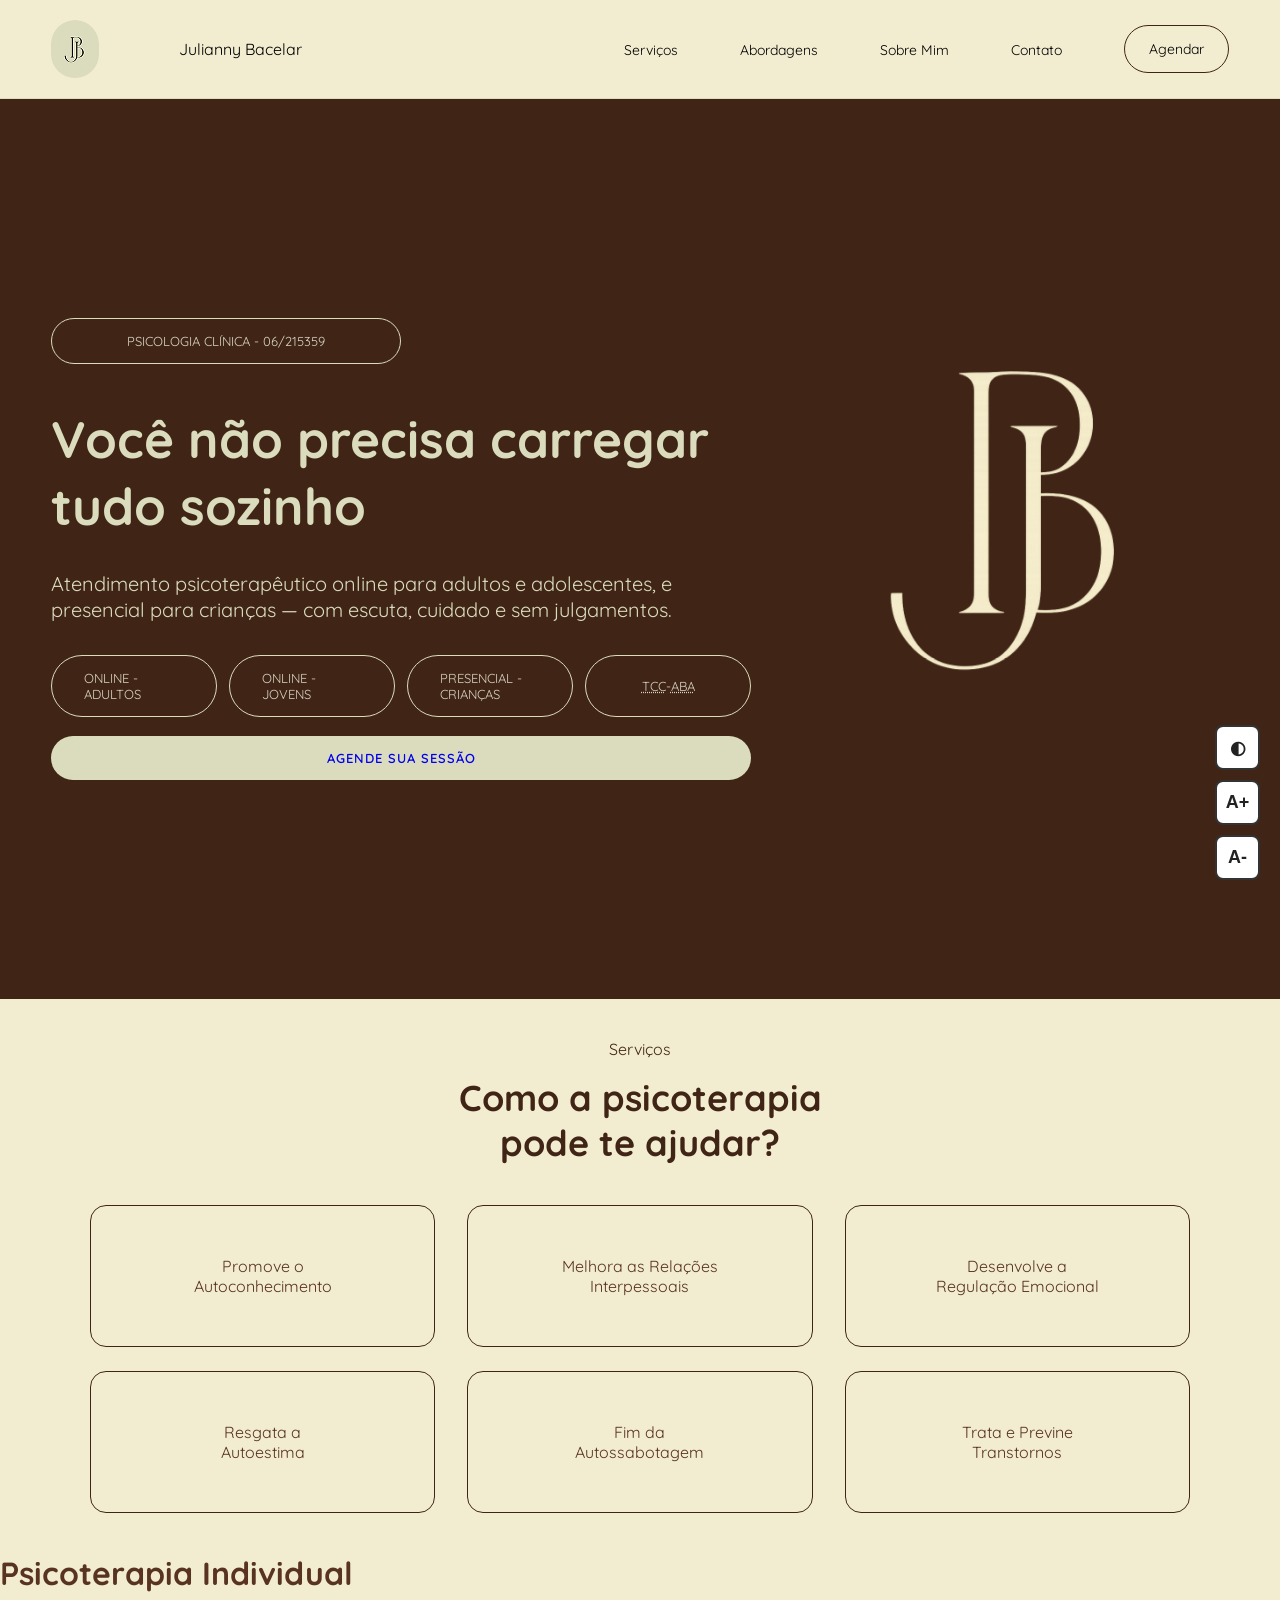
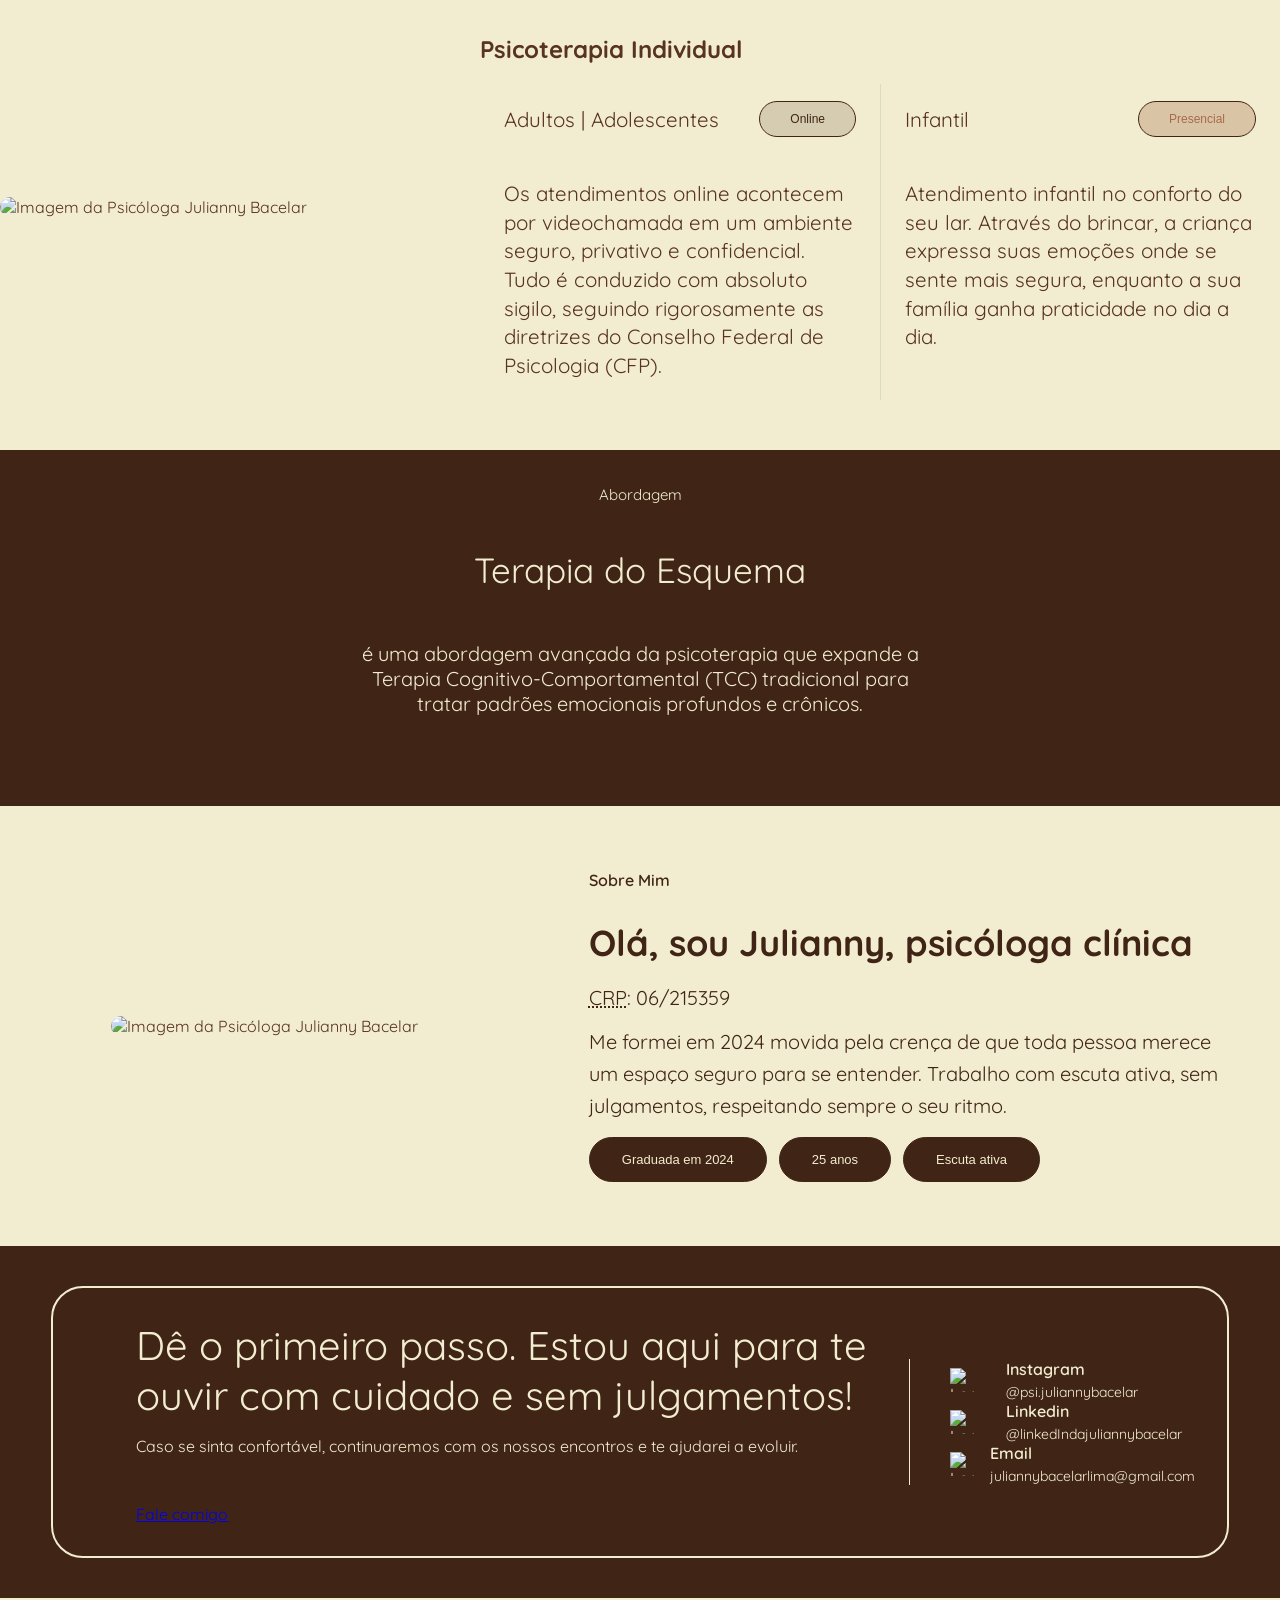
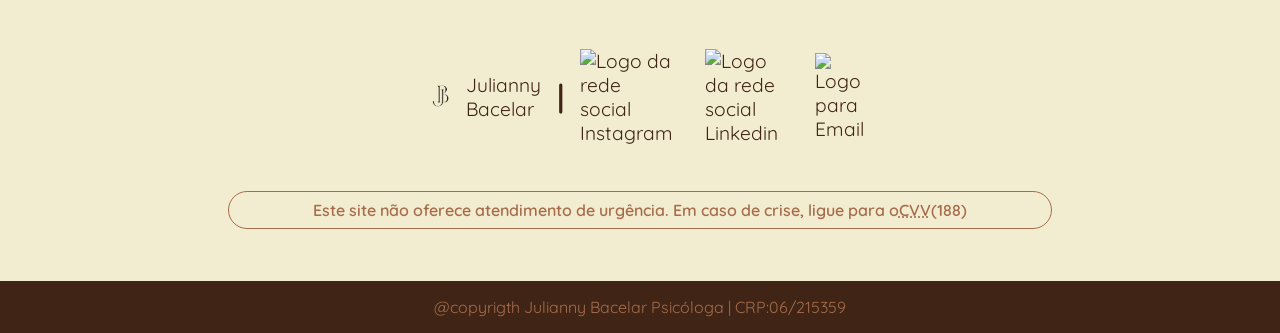
==== commit 072f2a19: "Corrigindo os  erros de validacao W3C no HTML" ====
--- a/index.html
+++ b/index.html
@@ -15,40 +15,47 @@
 
 <body>
 
-     <!-- Início do VLibras -->
-        <div vw class="enabled">
-            <div   vw-access-button class="active"></div>
-            <div  vw-plugin-wrapper>
-            <div class="vw-plugin-top-wrapper"></div>
-            </div>
-        </div>
-        <script  src="https://vlibras.gov.br/app/vlibras-plugin.js"></script>
-        <script>
+    <!-- VLibras carregado via JS para passar no validador W3C -->
+    <script src="https://vlibras.gov.br/app/vlibras-plugin.js"></script>
+
+    <script>
+        document.addEventListener("DOMContentLoaded", function () {
+            const vlibrasDiv = document.createElement("div");
+            vlibrasDiv.setAttribute("vw", "");
+            vlibrasDiv.className = "enabled";
+            vlibrasDiv.innerHTML = `
+            <div vw-access-button class="active"></div>
+            <div vw-plugin-wrapper>
+                <div class="vw-plugin-top-wrapper"></div>
+            </div>
+            `;
+            document.body.appendChild(vlibrasDiv);
             new window.VLibras.Widget('https://vlibras.gov.br/app');
-        </script>
-        <!-- Fim do VLibras -->
+        });
+    </script>
 
     <div class="acessibilidade">
-    <button tabindex="9" id="contraste" aria-label="Ativar alto contraste">
+    <button tabindex="58" id="contraste" aria-label="Ativar alto contraste">
         ◐
     </button>
 
-    <button tabindex="10" id="aumentar-fonte" aria-label="Aumentar fonte">
+    <button tabindex="59" id="aumentar-fonte" aria-label="Aumentar fonte">
         A+
     </button>
 
-    <button tabindex="11" id="diminuir-fonte" aria-label="Diminuir fonte">
+    <button tabindex="60" id="diminuir-fonte" aria-label="Diminuir fonte">
         A-
     </button>
 </div>
 
+    <!--NAV BAR-->
     <!--NAV BAR-->
     <header>
         <nav class="navbar">
             <div class="nav-logo-wrap">
                 <a href="#hero" class="logo-avatar-link" aria-label="Voltar ao topo">
                     <div class="logo-avatar" id="logoAvatar">
-                        <img src="img/Post da Ju 2.png" tabindex="1" alt="Logo da Psicóloga com suas iniciais JB com fundo verde">
+                        <img src="img/Post%20da%20Ju%202.png" alt="Logo da Psicóloga com suas iniciais JB com fundo verde">
                     </div>
                 </a>
                 <a class="nav-logo-nome" href="#hero" tabindex="2">Julianny Bacelar</a>
@@ -76,53 +83,38 @@
     <!--HERO-->
 
     <section id="hero">
-        <!-- <div class="tag-social">
-            <a href="https://www.instagram.com/psi.juliannybacelar/" target="_blank"><i
-                    class="fa-brands fa-instagram"></i></a>
-            <a href="https://www.linkedin.com/in/julianny-bacelar-950958207/" target="_blank"><i
-                    class="fa-brands fa-linkedin-in"></i></a>
-            <a href="mailto:juliannybacelarlima@gmail.com"><i class="fa-regular fa-envelope"></i></a>
-        </div> -->
-
-        <div class="hero-content">
-            <div class="hero-btns">
-                <button class="hero-btn">
-                    <a href="#" tabindex="13">Psicologia clínica - 06/215359</a>
-                </button>
-            </div>
-            <h1 tabindex="14">Você não precisa carregar tudo sozinho</h1>
-            <p tabindex="15">Atendimento psicoterapêutico online para adultos e adolescentes, e presencial para crianças — com escuta,
-                cuidado e sem julgamentos.</p>
-            <div class="hero-btns">
-                <button class="hero-btn">
-                    <a href="#contato" tabindex="16"> Online - Adultos</a>
-                </button>
-                <button class="hero-btn">
-                    <a href="#contato" tabindex="17"> Online - Jovens</a>
-                </button>
-                <button class="hero-btn">
-                    <a href="#contato" tabindex="18"> Presencial - Crianças</a>
-                </button>
-                <button class="hero-btn">
-                    <a href="#contato" tabindex="19"> <abbr title="Terapia Cognitivo-Comportamental, é uma abordagem psicológica que busca modificar pensamentos e comportamentos disfuncionais para promover bem-estar emocional e mudanças práticas na vida do paciente.">TCC</abbr> - <abbr title="Análise do Comportamento Aplicada é uma abordagem científica que estuda como o ambiente influencia o comportamento humano e utiliza esse conhecimento para promover mudanças observáveis e mensuráveis.">ABA</abbr></a>
-                </button>
-            </div>
-
-            <a href="#contato">
-                <button class="hero-btn-agende" tabindex="20">
-                    <a href="https://www.instagram.com/psi.juliannybacelar?igsh=empsOHY5bTV4dnZo" target="_blank"
-                        rel="noopener noreferrer" aria-label="Instagram">Agende sua sessão</a>
-                </button>
-            </a>
-        </div>
-        </div>
-        <div class="hero-image">
-            <img src="img/logo_bege.png" alt="Imagem da logo que são as iniciais JB da psicóloga com fundo bege">
-        </div>
-    </section>
-
-    <!--Serviços-->
-
+    <!-- <div class="tag-social">
+        <a href="https://www.instagram.com/psi.juliannybacelar/" target="_blank"><i
+                class="fa-brands fa-instagram"></i></a>
+        <a href="https://www.linkedin.com/in/julianny-bacelar-950958207/" target="_blank"><i
+                class="fa-brands fa-linkedin-in"></i></a>
+        <a href="mailto:juliannybacelarlima@gmail.com"><i class="fa-regular fa-envelope"></i></a>
+    </div> -->
+
+    <div class="hero-content">
+        <div class="hero-btns">
+            <a href="#" class="hero-btn" tabindex="13">Psicologia clínica - 06/215359</a>
+        </div>
+        <h1 tabindex="14">Você não precisa carregar tudo sozinho</h1>
+        <p tabindex="15">Atendimento psicoterapêutico online para adultos e adolescentes, e presencial para crianças — com escuta,
+            cuidado e sem julgamentos.</p>
+        <div class="hero-btns">
+            <a href="#contato" class="hero-btn" tabindex="16">Online - Adultos</a>
+            <a href="#contato" class="hero-btn" tabindex="17">Online - Jovens</a>
+            <a href="#contato" class="hero-btn" tabindex="18">Presencial - Crianças</a>
+            <a href="#contato" class="hero-btn" tabindex="19"><abbr title="Terapia Cognitivo-Comportamental, é uma abordagem psicológica que busca modificar pensamentos e comportamentos disfuncionais para promover bem-estar emocional e mudanças práticas na vida do paciente.">TCC</abbr> - <abbr title="Análise do Comportamento Aplicada é uma abordagem científica que estuda como o ambiente influencia o comportamento humano e utiliza esse conhecimento para promover mudanças observáveis e mensuráveis.">ABA</abbr></a>
+        </div>
+
+        <a href="https://www.instagram.com/psi.juliannybacelar?igsh=empsOHY5bTV4dnZo" class="hero-btn-agende" tabindex="20" target="_blank"
+            rel="noopener noreferrer" aria-label="Instagram">Agende sua sessão</a>
+    </div>
+
+    <div class="hero-image">
+        <img src="img/logo_bege.png" alt="Imagem da logo que são as iniciais JB da psicóloga com fundo bege">
+    </div>
+</section>
+
+   <!--Serviços-->
     <section id="servicos">
 
         <p tabindex="21">Serviços</p>
@@ -162,25 +154,23 @@
 
     </section>
 
-    </div>
-    </section>
-
     <!-- Psicoterapia Individual -->
+
+    <h1 tabindex="29">Psicoterapia Individual</h1>
+
     <section id="psicoterapia" class="reveal reveal--delay-1">
 
         <div id="psicoterapia-content">
 
-
             <!-- Imagem da psicóloga -->
-            <section id="psicoterapia-imagem">
-                <img src="img/Ju1.png" alt="Imagem da Psícologa Julianny Bacelar">
-
-            </section>
+            <div id="psicoterapia-imagem">
+                <img src="img/Ju1.png" alt="Imagem da Psicóloga Julianny Bacelar">
+            </div>
 
             <!-- Conteúdo -->
-            <section id="psicoterapia-value">
-
-                <h1 tabindex="29">Psicoterapia Individual</h1>
+            <div id="psicoterapia-value">
+
+                <h2 tabindex="29">Psicoterapia Individual</h2>
 
                 <div id="psicoterapia-caixa">
 
@@ -221,7 +211,7 @@
 
                 </div>
 
-            </section>
+            </div>
 
         </div>
 
@@ -233,83 +223,77 @@
 
         <p tabindex="36">Abordagem</p>
 
-        <h2 tabindex="37">Terapia do Esquema</h2>
+        <h2 id="abordagem-titulo" tabindex="37">Terapia do Esquema</h2>
 
         <p tabindex="38">é uma abordagem avançada da psicoterapia que expande a Terapia Cognitivo-Comportamental (TCC) tradicional
             para tratar padrões emocionais profundos e crônicos.</p>
 
-
-    </section>
-
+    </section>
 
 
     <!--Sobre Mim-->
-    <section id="sobre-mim" class="reveal">
+   <section id="sobre-mim" class="reveal">
         <div id="sobre-mim-image">
-            <img src="img/Ju1.png" alt="Imagem da Psícologa Julianny Bacelar">
+            <img src="img/Ju1.png" alt="Imagem da Psicóloga Julianny Bacelar">
         </div>
         <div id="sobre-mim-description">
             <p tabindex="39">Sobre Mim</p>
-            <h1 tabindex="40" id="sobre-mim-titulo">Olá, sou Julianny, psicológa clínica</h1>
+            <h1 tabindex="40" id="sobre-mim-titulo">Olá, sou Julianny, psicóloga clínica</h1>
             <p tabindex="41" id="sobre-mim-crp"><abbr title="Conselho Regional de Psicologia, o órgão que regulamenta, orienta e fiscaliza o exercício profissional dos psicólogos">CRP</abbr>: 06/215359</p>
             <p tabindex="42" id="sobre-mim-decription">Me formei em 2024 movida pela crença de que toda pessoa merece um espaço seguro
                 para se entender. Trabalho com escuta ativa, sem julgamentos, respeitando sempre o seu ritmo.</p>
             <div class="sobre-mim-btns">
-                <button  class="sobre-mim-btn">
-                    <a tabindex="43">Graduada em 2024</a>
-                </button>
-                <button class="sobre-mim-btn">
-                    <a tabindex="44">25 anos</a>
-                </button>
-                <button class="sobre-mim-btn">
-                    <a tabindex="45">Escuta ativa</a>
-                </button>
-            </div>
-        </div>
-    </section>
-
+                <button class="sobre-mim-btn" tabindex="43">Graduada em 2024</button>
+                <button class="sobre-mim-btn" tabindex="44">25 anos</button>
+                <button class="sobre-mim-btn" tabindex="45">Escuta ativa</button>
+            </div>
+        </div>
+    </section>
+    
     <!-- Contato -->
     <section id="contato" class="reveal">
 
         <div class="contato-content">
-            <section class="contato-texto">
+            <div class="contato-texto">
                 <h2 tabindex="46">Dê o primeiro passo. Estou aqui para te ouvir com cuidado e sem julgamentos!</h2>
-                <p tabindex="47">Caso se sinta confortável, continuaremos com os nossos encontros e te ajuderei a evoluir. </p>
-                <button tabindex="48" href="https://www.instagram.com/psi.juliannybacelar?igsh=empsOHY5bTV4dnZo" target="_blank"
-                    rel="noopener noreferrer" aria-label="Instagram" style="margin-top: 2rem;">Fale comigo</button>
-            </section>
-
-            <section class="contato">
-
-
+                <p tabindex="47">Caso se sinta confortável, continuaremos com os nossos encontros e te ajudarei a evoluir.</p>
+                <a tabindex="48" href="https://www.instagram.com/psi.juliannybacelar?igsh=empsOHY5bTV4dnZo" target="_blank"
+                    rel="noopener noreferrer" aria-label="Instagram" class="btn-contato" style="margin-top: 2rem; display: inline-block;">Fale comigo</a>
+            </div>
+
+            <div class="contato">
                 <ul>
-                    <li><img tabindex="49" loading="lazy" src="img/instagram.png" alt="Logo da rede social Instagram"><a
-                            href="https://www.instagram.com/psi.juliannybacelar?igsh=empsOHY5bTV4dnZo" target="_blank"
-                            rel="noopener noreferrer"></a>
+                    <li>
+                        <img tabindex="49" loading="lazy" src="img/instagram.png" alt="Logo da rede social Instagram">
+                        <a href="https://www.instagram.com/psi.juliannybacelar?igsh=empsOHY5bTV4dnZo" target="_blank"
+                            rel="noopener noreferrer" aria-label="Acessar Instagram"></a>
                         <div>
                             <h3>Instagram</h3>
                             <p>@psi.juliannybacelar</p>
                         </div>
                     </li>
-                    <li><img tabindex="50" loading="lazy" src="img/linkedin.png" alt="Logo da rede social Linkedin"><a
-                            href="https://www.linkedin.com/in/julianny-bacelar-950958207/" target="_blank"
-                            rel="noopener noreferrer"></a>
+                    <li>
+                        <img tabindex="50" loading="lazy" src="img/linkedin.png" alt="Logo da rede social Linkedin">
+                        <a href="https://www.linkedin.com/in/julianny-bacelar-950958207/" target="_blank"
+                            rel="noopener noreferrer" aria-label="Acessar LinkedIn"></a>
                         <div>
                             <h3>Linkedin</h3>
                             <p>@linkedIndajuliannybacelar</p>
                         </div>
                     </li>
-                    <li><img tabindex="51" loading="lazy" src="img/mail.png" alt="Logo para Email">
+                    <li>
+                        <img tabindex="51" loading="lazy" src="img/mail.png" alt="Logo para Email">
                         <div>
                             <h3>Email</h3>
                             <p>juliannybacelarlima@gmail.com</p>
                         </div>
                     </li>
                 </ul>
-            </section>
-        </div>
-
-    </section>
+            </div>
+        </div>
+
+    </section>
+
 
     <footer class="reveal reveal--delay-2">
         <address>
@@ -324,7 +308,7 @@
                     </a>
                 </li>
                 <li>
-                    <a tabindex="54"href="https://www.linkedin.com/in/julianny-bacelar-950958207/" target="_blank"
+                    <a tabindex="54" href="https://www.linkedin.com/in/julianny-bacelar-950958207/" target="_blank"
                         rel="noopener noreferrer" aria-label="LinkedIn">
                         <img loading="lazy" src="img/linkedin2.png" alt="Logo da rede social Linkedin">
                     </a>
@@ -337,7 +321,7 @@
             </ul>
         </address>
 
-        <p tabindex="56"class="cvv">Este site não oferece atendimento de urgência. Em caso de crise, ligue para o  <abbr title="Centro de Valorização da Vida, um serviço gratuito de apoio emocional e prevenção do suicídio no Brasil, acessível pelo número 188"> CVV</abbr> (188)</p>
+        <p tabindex="56" class="cvv">Este site não oferece atendimento de urgência. Em caso de crise, ligue para o  <abbr title="Centro de Valorização da Vida, um serviço gratuito de apoio emocional e prevenção do suicídio no Brasil, acessível pelo número 188"> CVV</abbr> (188)</p>
 
 
 
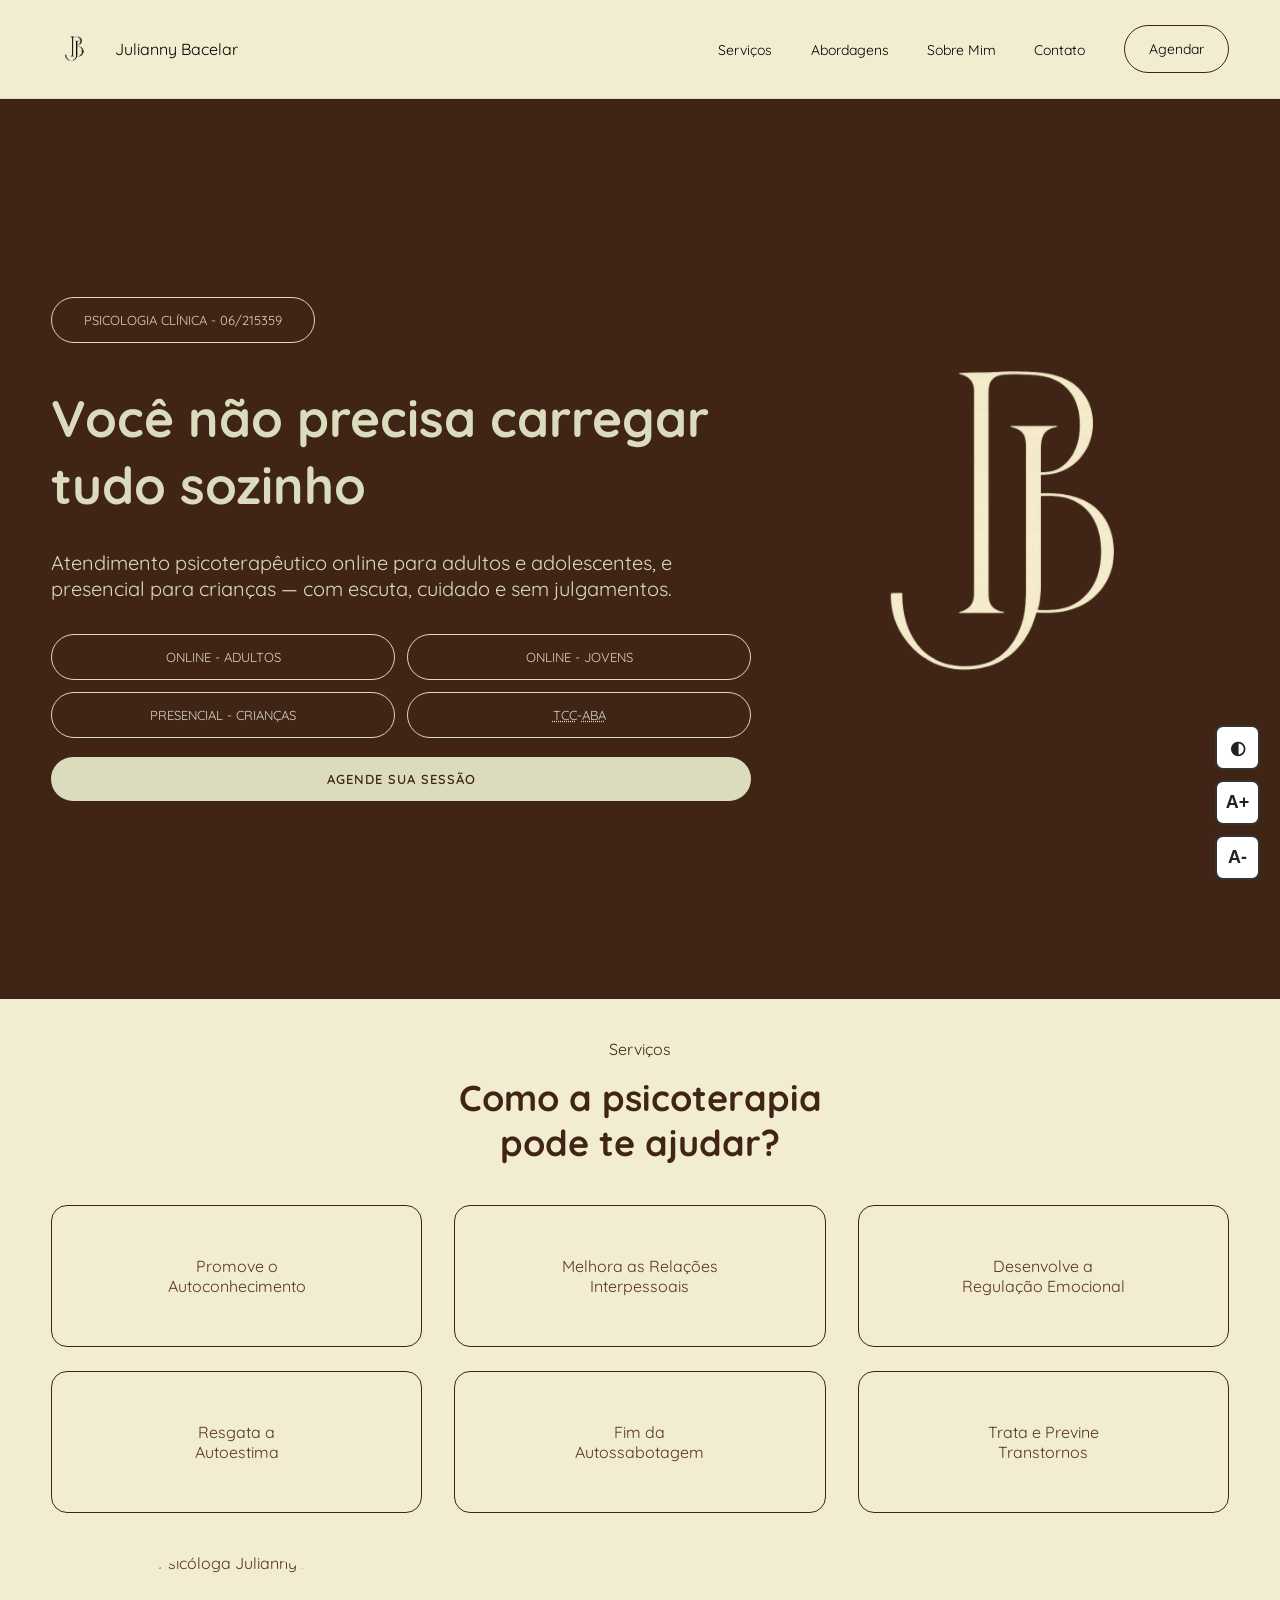
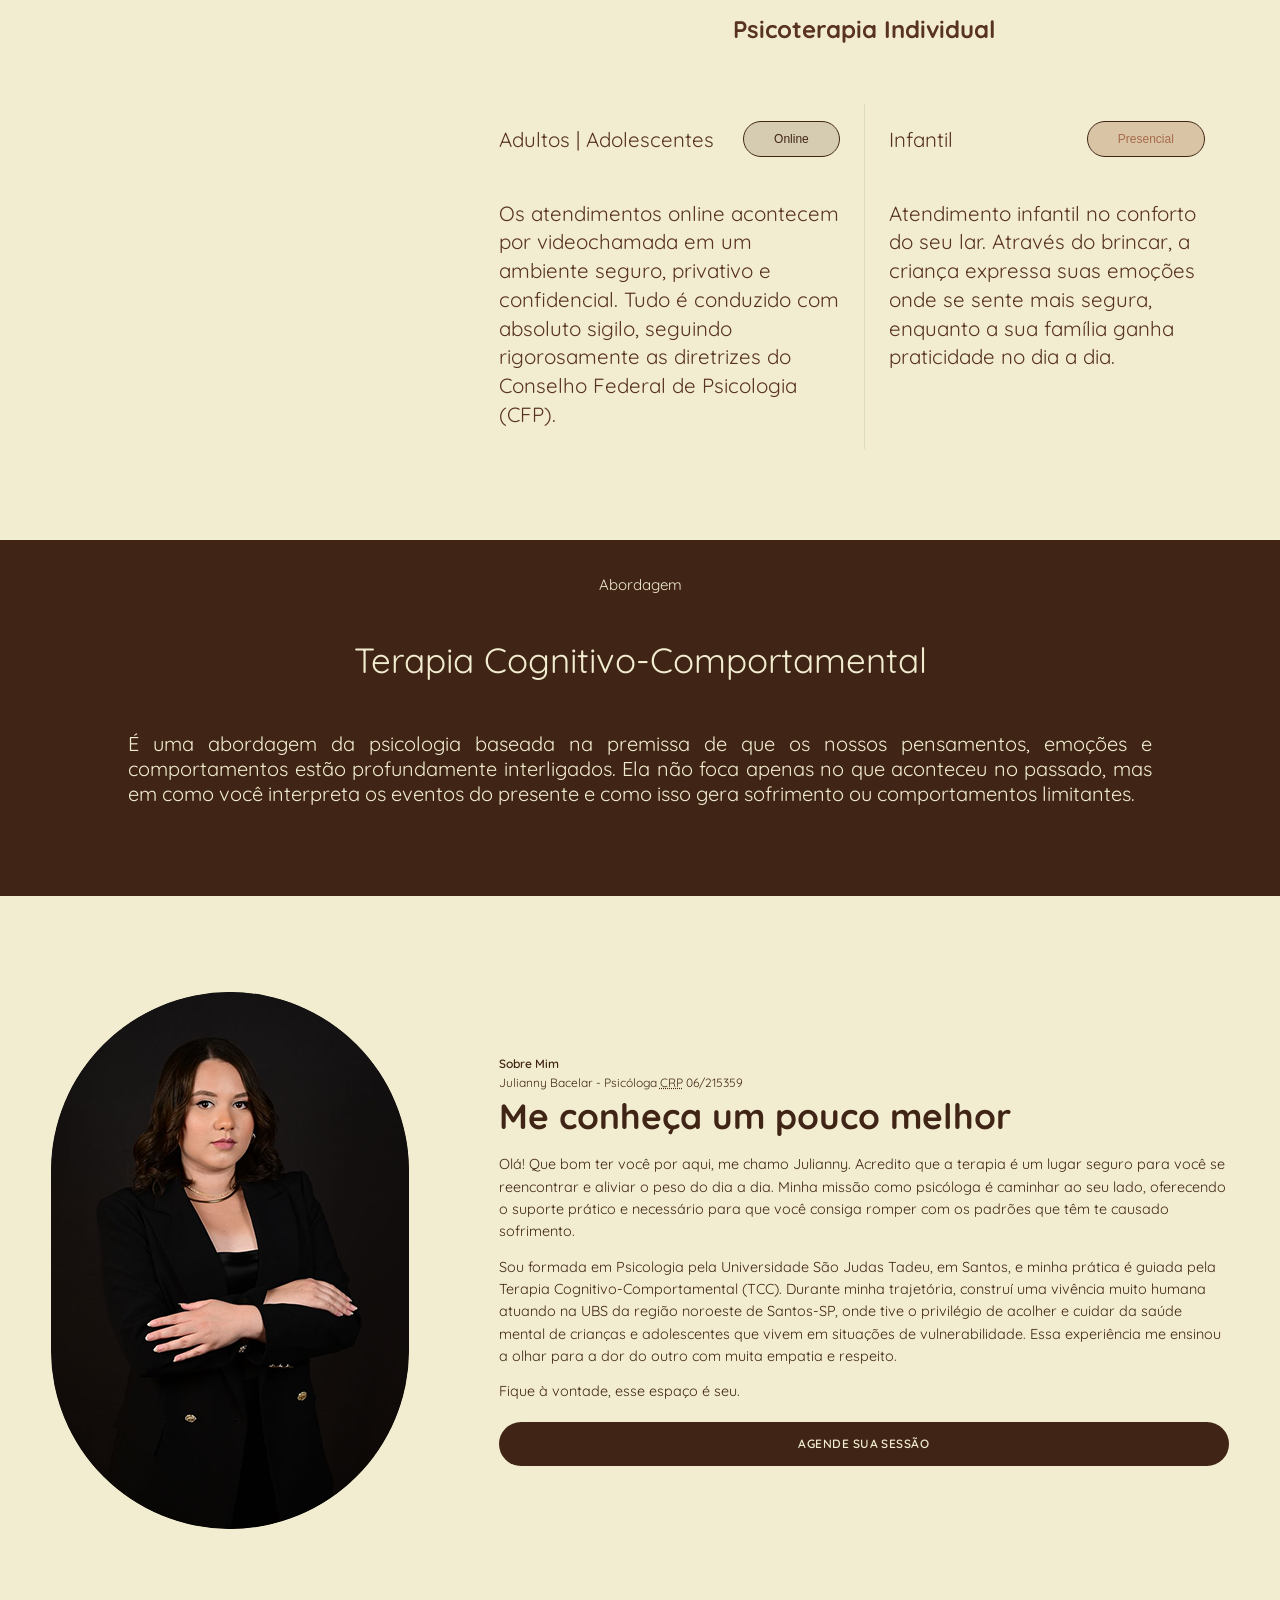
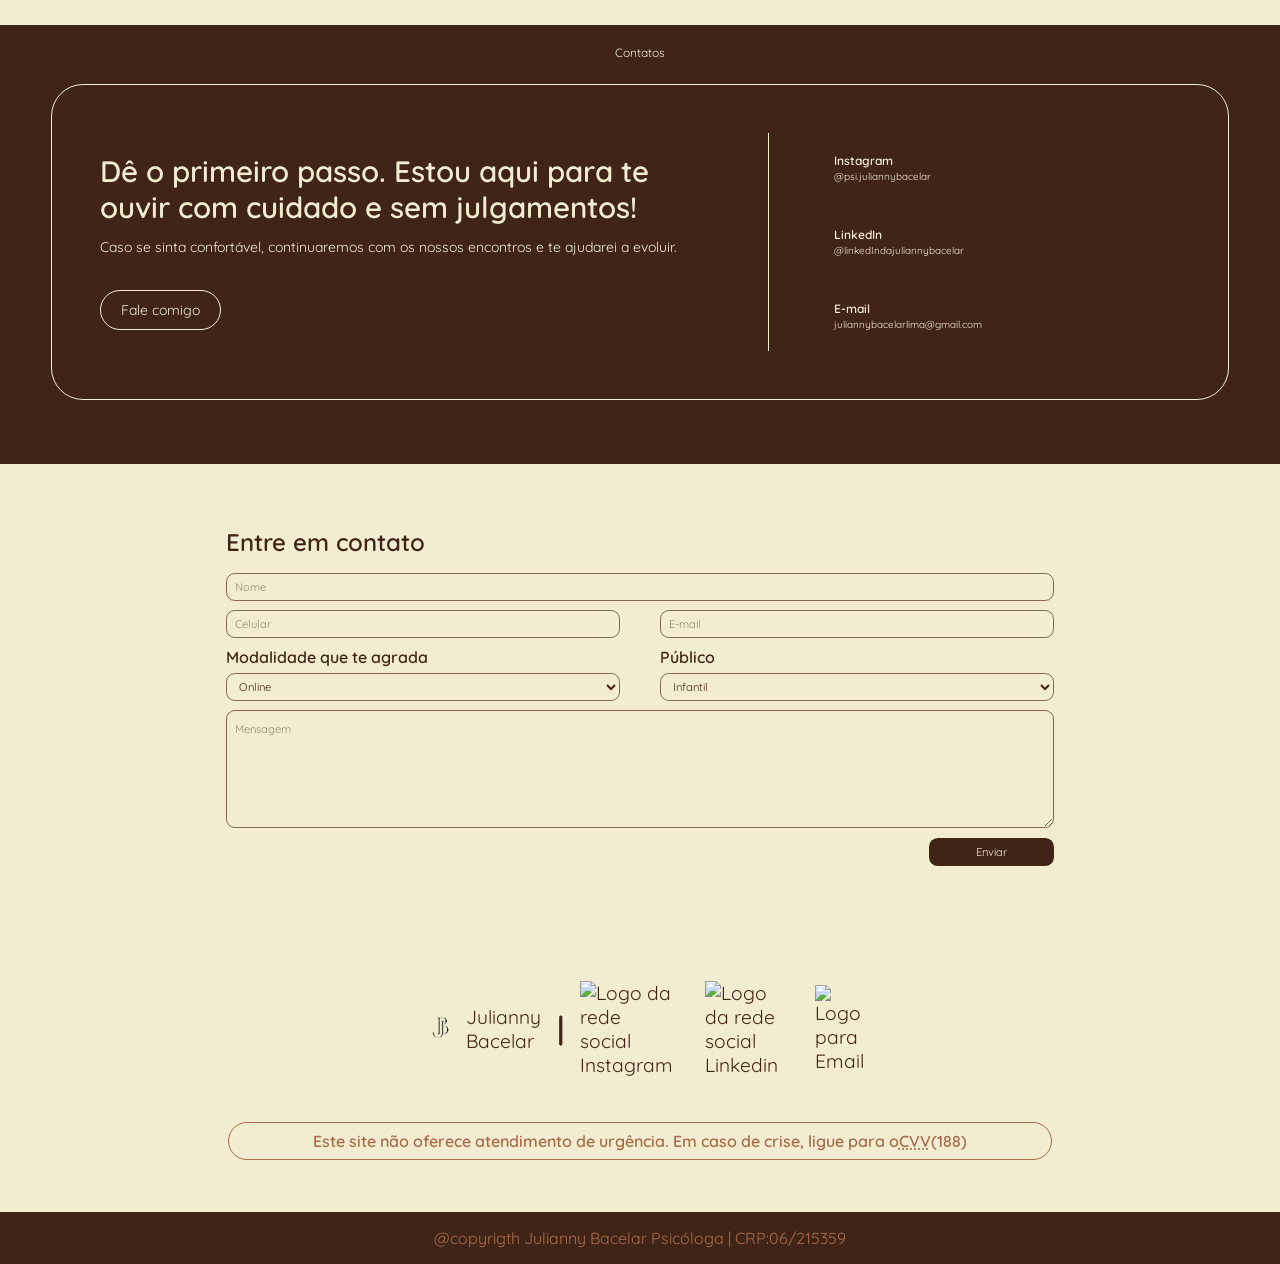
==== commit 39c10db5: "Subindo o resto do código do site" ====
--- a/index.html
+++ b/index.html
@@ -35,15 +35,15 @@
     </script>
 
     <div class="acessibilidade">
-    <button tabindex="58" id="contraste" aria-label="Ativar alto contraste">
+    <button tabindex="66" id="contraste" aria-label="Ativar alto contraste">
         ◐
     </button>
 
-    <button tabindex="59" id="aumentar-fonte" aria-label="Aumentar fonte">
+    <button tabindex="67" id="aumentar-fonte" aria-label="Aumentar fonte">
         A+
     </button>
 
-    <button tabindex="60" id="diminuir-fonte" aria-label="Diminuir fonte">
+    <button tabindex="68" id="diminuir-fonte" aria-label="Diminuir fonte">
         A-
     </button>
 </div>
@@ -55,7 +55,7 @@
             <div class="nav-logo-wrap">
                 <a href="#hero" class="logo-avatar-link" aria-label="Voltar ao topo">
                     <div class="logo-avatar" id="logoAvatar">
-                        <img src="img/Post%20da%20Ju%202.png" alt="Logo da Psicóloga com suas iniciais JB com fundo verde">
+                        <img src="img/logo-julianny.png" alt="Logo da Psicóloga Julianny Bacelar">
                     </div>
                 </a>
                 <a class="nav-logo-nome" href="#hero" tabindex="2">Julianny Bacelar</a>
@@ -72,11 +72,11 @@
                         <i class="fa-solid fa-xmark" aria-hidden="true"></i>
                     </button>
                 </li>
-                <li><a href="#sobre-mim" tabindex="3">Serviços</a></li>
-                <li><a href="#servicos" tabindex="4">Abordagens</a></li>
-                <li><a href="#area-de-atuacao" tabindex="5">Sobre Mim</a></li>
+                <li><a href="#servicos" tabindex="3">Serviços</a></li>
+                <li><a href="#abordagem" tabindex="4">Abordagens</a></li>
+                <li><a href="#sobre-mim" tabindex="5">Sobre Mim</a></li>
                 <li><a href="#contato" tabindex="6">Contato</a></li>
-                <li class="nav-cta-item"><a tabindex="7" class="nav-btn" href="https://www.instagram.com/psi.juliannybacelar?igsh=empsOHY5bTV4dnZo">Agendar</a></li>
+                <li class="nav-cta-item"><a tabindex="7" class="nav-btn" href="#formulario-contato">Agendar</a></li>
             </ul>
         </nav>
     </header>
@@ -92,21 +92,20 @@
     </div> -->
 
     <div class="hero-content">
-        <div class="hero-btns">
+        <div class="hero-btns hero-btns--credentials">
             <a href="#" class="hero-btn" tabindex="13">Psicologia clínica - 06/215359</a>
         </div>
         <h1 tabindex="14">Você não precisa carregar tudo sozinho</h1>
         <p tabindex="15">Atendimento psicoterapêutico online para adultos e adolescentes, e presencial para crianças — com escuta,
             cuidado e sem julgamentos.</p>
-        <div class="hero-btns">
+        <div class="hero-btns hero-btns--audiences">
             <a href="#contato" class="hero-btn" tabindex="16">Online - Adultos</a>
             <a href="#contato" class="hero-btn" tabindex="17">Online - Jovens</a>
             <a href="#contato" class="hero-btn" tabindex="18">Presencial - Crianças</a>
             <a href="#contato" class="hero-btn" tabindex="19"><abbr title="Terapia Cognitivo-Comportamental, é uma abordagem psicológica que busca modificar pensamentos e comportamentos disfuncionais para promover bem-estar emocional e mudanças práticas na vida do paciente.">TCC</abbr> - <abbr title="Análise do Comportamento Aplicada é uma abordagem científica que estuda como o ambiente influencia o comportamento humano e utiliza esse conhecimento para promover mudanças observáveis e mensuráveis.">ABA</abbr></a>
         </div>
 
-        <a href="https://www.instagram.com/psi.juliannybacelar?igsh=empsOHY5bTV4dnZo" class="hero-btn-agende" tabindex="20" target="_blank"
-            rel="noopener noreferrer" aria-label="Instagram">Agende sua sessão</a>
+        <a href="#formulario-contato" class="hero-btn-agende" tabindex="20">Agende sua sessão</a>
     </div>
 
     <div class="hero-image">
@@ -155,16 +154,13 @@
     </section>
 
     <!-- Psicoterapia Individual -->
-
-    <h1 tabindex="29">Psicoterapia Individual</h1>
-
     <section id="psicoterapia" class="reveal reveal--delay-1">
 
         <div id="psicoterapia-content">
 
             <!-- Imagem da psicóloga -->
             <div id="psicoterapia-imagem">
-                <img src="img/Ju1.png" alt="Imagem da Psicóloga Julianny Bacelar">
+                <img class="psicologa-foto" src="img/Ju1.png" width="358" height="537" alt="Imagem da Psicóloga Julianny Bacelar">
             </div>
 
             <!-- Conteúdo -->
@@ -223,70 +219,75 @@
 
         <p tabindex="36">Abordagem</p>
 
-        <h2 id="abordagem-titulo" tabindex="37">Terapia do Esquema</h2>
-
-        <p tabindex="38">é uma abordagem avançada da psicoterapia que expande a Terapia Cognitivo-Comportamental (TCC) tradicional
-            para tratar padrões emocionais profundos e crônicos.</p>
+        <h2 id="abordagem-titulo" tabindex="37">Terapia Cognitivo-Comportamental</h2>
+
+        <p tabindex="38">É uma abordagem da psicologia baseada na premissa de que os nossos pensamentos, emoções e comportamentos estão profundamente interligados. Ela não foca apenas no que aconteceu no passado, mas em como você interpreta os eventos do presente e como isso gera sofrimento ou comportamentos limitantes.</p>
 
     </section>
 
 
     <!--Sobre Mim-->
-   <section id="sobre-mim" class="reveal">
-        <div id="sobre-mim-image">
-            <img src="img/Ju1.png" alt="Imagem da Psicóloga Julianny Bacelar">
-        </div>
-        <div id="sobre-mim-description">
-            <p tabindex="39">Sobre Mim</p>
-            <h1 tabindex="40" id="sobre-mim-titulo">Olá, sou Julianny, psicóloga clínica</h1>
-            <p tabindex="41" id="sobre-mim-crp"><abbr title="Conselho Regional de Psicologia, o órgão que regulamenta, orienta e fiscaliza o exercício profissional dos psicólogos">CRP</abbr>: 06/215359</p>
-            <p tabindex="42" id="sobre-mim-decription">Me formei em 2024 movida pela crença de que toda pessoa merece um espaço seguro
-                para se entender. Trabalho com escuta ativa, sem julgamentos, respeitando sempre o seu ritmo.</p>
-            <div class="sobre-mim-btns">
-                <button class="sobre-mim-btn" tabindex="43">Graduada em 2024</button>
-                <button class="sobre-mim-btn" tabindex="44">25 anos</button>
-                <button class="sobre-mim-btn" tabindex="45">Escuta ativa</button>
+   <section id="sobre-mim" class="reveal" aria-labelledby="sobre-mim-titulo">
+        <div class="sobre-mim-layout">
+            <div id="sobre-mim-image">
+                <img class="psicologa-foto" src="img/julianny-sobre-mim.png" width="358" height="537" alt="Julianny Bacelar em um retrato profissional">
+            </div>
+            <div id="sobre-mim-description">
+                <p class="sobre-mim-eyebrow">Sobre Mim</p>
+                <p class="sobre-mim-credentials">Julianny Bacelar - Psicóloga <abbr title="Conselho Regional de Psicologia">CRP</abbr> 06/215359</p>
+                <h2 tabindex="39" id="sobre-mim-titulo">Me conheça um pouco melhor</h2>
+                <div class="sobre-mim-text">
+                    <p>Olá! Que bom ter você por aqui, me chamo Julianny. Acredito que a terapia é um lugar seguro para você se reencontrar e aliviar o peso do dia a dia. Minha missão como psicóloga é caminhar ao seu lado, oferecendo o suporte prático e necessário para que você consiga romper com os padrões que têm te causado sofrimento.</p>
+                    <p>Sou formada em Psicologia pela Universidade São Judas Tadeu, em Santos, e minha prática é guiada pela Terapia Cognitivo-Comportamental (TCC). Durante minha trajetória, construí uma vivência muito humana atuando na UBS da região noroeste de Santos-SP, onde tive o privilégio de acolher e cuidar da saúde mental de crianças e adolescentes que vivem em situações de vulnerabilidade. Essa experiência me ensinou a olhar para a dor do outro com muita empatia e respeito.</p>
+                    <p>Fique à vontade, esse espaço é seu.</p>
+                </div>
+                <a class="sobre-mim-cta" href="#formulario-contato">Agende sua sessão</a>
             </div>
         </div>
     </section>
     
     <!-- Contato -->
-    <section id="contato" class="reveal">
-
+    <section id="contato" class="reveal" aria-labelledby="contato-titulo">
+
+        <p class="contato-eyebrow">Contatos</p>
         <div class="contato-content">
             <div class="contato-texto">
-                <h2 tabindex="46">Dê o primeiro passo. Estou aqui para te ouvir com cuidado e sem julgamentos!</h2>
+                <h2 tabindex="46" id="contato-titulo">Dê o primeiro passo. Estou aqui para te ouvir com cuidado e sem julgamentos!</h2>
                 <p tabindex="47">Caso se sinta confortável, continuaremos com os nossos encontros e te ajudarei a evoluir.</p>
                 <a tabindex="48" href="https://www.instagram.com/psi.juliannybacelar?igsh=empsOHY5bTV4dnZo" target="_blank"
-                    rel="noopener noreferrer" aria-label="Instagram" class="btn-contato" style="margin-top: 2rem; display: inline-block;">Fale comigo</a>
+                    rel="noopener noreferrer" class="btn-contato">Fale comigo</a>
             </div>
 
             <div class="contato">
                 <ul>
                     <li>
-                        <img tabindex="49" loading="lazy" src="img/instagram.png" alt="Logo da rede social Instagram">
-                        <a href="https://www.instagram.com/psi.juliannybacelar?igsh=empsOHY5bTV4dnZo" target="_blank"
-                            rel="noopener noreferrer" aria-label="Acessar Instagram"></a>
-                        <div>
-                            <h3>Instagram</h3>
-                            <p>@psi.juliannybacelar</p>
-                        </div>
+                        <a tabindex="49" class="contato-item" href="https://www.instagram.com/psi.juliannybacelar?igsh=empsOHY5bTV4dnZo" target="_blank"
+                            rel="noopener noreferrer">
+                            <img loading="lazy" src="img/instagram.png" alt="">
+                            <div>
+                                <h3>Instagram</h3>
+                                <p>@psi.juliannybacelar</p>
+                            </div>
+                        </a>
                     </li>
                     <li>
-                        <img tabindex="50" loading="lazy" src="img/linkedin.png" alt="Logo da rede social Linkedin">
-                        <a href="https://www.linkedin.com/in/julianny-bacelar-950958207/" target="_blank"
-                            rel="noopener noreferrer" aria-label="Acessar LinkedIn"></a>
-                        <div>
-                            <h3>Linkedin</h3>
-                            <p>@linkedIndajuliannybacelar</p>
-                        </div>
+                        <a tabindex="50" class="contato-item" href="https://www.linkedin.com/in/julianny-bacelar-950958207/" target="_blank"
+                            rel="noopener noreferrer">
+                            <img loading="lazy" src="img/linkedin.png" alt="">
+                            <div>
+                                <h3>LinkedIn</h3>
+                                <p>@linkedIndajuliannybacelar</p>
+                            </div>
+                        </a>
                     </li>
                     <li>
-                        <img tabindex="51" loading="lazy" src="img/mail.png" alt="Logo para Email">
-                        <div>
-                            <h3>Email</h3>
-                            <p>juliannybacelarlima@gmail.com</p>
-                        </div>
+                        <a tabindex="51" class="contato-item" href="mailto:juliannybacelarlima@gmail.com">
+                            <img loading="lazy" src="img/mail.png" alt="">
+                            <div>
+                                <h3>E-mail</h3>
+                                <p>juliannybacelarlima@gmail.com</p>
+                            </div>
+                        </a>
                     </li>
                 </ul>
             </div>
@@ -294,40 +295,87 @@
 
     </section>
 
+    <section id="formulario-contato" class="formulario-contato reveal" aria-labelledby="formulario-contato-titulo">
+        <div class="formulario-contato-inner">
+            <h2 tabindex="52" id="formulario-contato-titulo">Entre em contato</h2>
+            <form class="contato-form" id="contato-form" aria-label="Formulário de contato">
+                <div class="formulario-campo formulario-campo--full">
+                    <label class="formulario-sr-only" for="contato-nome">Nome</label>
+                    <input tabindex="53" id="contato-nome" name="nome" type="text" placeholder="Nome"
+                        autocomplete="name" required>
+                </div>
+                <div class="formulario-campo">
+                    <label class="formulario-sr-only" for="contato-celular">Celular</label>
+                    <input tabindex="54" id="contato-celular" name="celular" type="tel" placeholder="Celular"
+                        autocomplete="tel">
+                </div>
+                <div class="formulario-campo">
+                    <label class="formulario-sr-only" for="contato-email">E-mail</label>
+                    <input tabindex="55" id="contato-email" name="email" type="email" placeholder="E-mail"
+                        autocomplete="email" required>
+                </div>
+                <div class="formulario-campo">
+                    <label for="contato-modalidade">Modalidade que te agrada</label>
+                    <select tabindex="56" id="contato-modalidade" name="modalidade" required>
+                        <option value="Online" selected>Online</option>
+                        <option value="Presencial">Presencial</option>
+                    </select>
+                </div>
+                <div class="formulario-campo">
+                    <label for="contato-publico">Público</label>
+                    <select tabindex="57" id="contato-publico" name="publico" required>
+                        <option value="Infantil" selected>Infantil</option>
+                        <option value="Adolescentes">Adolescentes</option>
+                        <option value="Adultos">Adultos</option>
+                    </select>
+                </div>
+                <div class="formulario-campo formulario-campo--full">
+                    <label class="formulario-sr-only" for="contato-mensagem">Mensagem</label>
+                    <textarea tabindex="58" id="contato-mensagem" name="mensagem" placeholder="Mensagem"
+                        required></textarea>
+                </div>
+                <div class="formulario-acoes formulario-campo--full">
+                    <button tabindex="59" type="submit">Enviar</button>
+                </div>
+                <p class="formulario-status formulario-sr-only" id="contato-form-status" role="status"
+                    aria-live="polite"></p>
+            </form>
+        </div>
+    </section>
 
     <footer class="reveal reveal--delay-2">
         <address>
             <img src="img/logo_jb_sem_fundo.png" alt="Logo da Psicóloga com uas iniciais JB com fundo transparente">
-            <p tabindex="52">Julianny Bacelar</p>
+            <p tabindex="60">Julianny Bacelar</p>
             <p style="font-weight: 600; font-size: 2rem; margin: 0 1rem;">|</p>
             <ul>
                 <li>
-                    <a tabindex="53" href="https://www.instagram.com/psi.juliannybacelar?igsh=empsOHY5bTV4dnZo" target="_blank"
+                    <a tabindex="61" href="https://www.instagram.com/psi.juliannybacelar?igsh=empsOHY5bTV4dnZo" target="_blank"
                         rel="noopener noreferrer" aria-label="Instagram">
                         <img loading="lazy" src="img/instagram2.png" alt="Logo da rede social Instagram">
                     </a>
                 </li>
                 <li>
-                    <a tabindex="54" href="https://www.linkedin.com/in/julianny-bacelar-950958207/" target="_blank"
+                    <a tabindex="62" href="https://www.linkedin.com/in/julianny-bacelar-950958207/" target="_blank"
                         rel="noopener noreferrer" aria-label="LinkedIn">
                         <img loading="lazy" src="img/linkedin2.png" alt="Logo da rede social Linkedin">
                     </a>
                 </li>
                 <li>
-                    <a tabindex="55" href="mailto:juliannybacelarlima@gmail.com" aria-label="Enviar email">
+                    <a tabindex="63" href="mailto:juliannybacelarlima@gmail.com" aria-label="Enviar email">
                         <img loading="lazy" src="img/mail2.png" alt="Logo para Email">
                     </a>
                 </li>
             </ul>
         </address>
 
-        <p tabindex="56" class="cvv">Este site não oferece atendimento de urgência. Em caso de crise, ligue para o  <abbr title="Centro de Valorização da Vida, um serviço gratuito de apoio emocional e prevenção do suicídio no Brasil, acessível pelo número 188"> CVV</abbr> (188)</p>
+        <p tabindex="64" class="cvv">Este site não oferece atendimento de urgência. Em caso de crise, ligue para o  <abbr title="Centro de Valorização da Vida, um serviço gratuito de apoio emocional e prevenção do suicídio no Brasil, acessível pelo número 188"> CVV</abbr> (188)</p>
 
 
 
     </footer>
 
-    <p tabindex="57" class="direito">@copyrigth Julianny Bacelar Psicóloga | CRP:06/215359</p>
+    <p tabindex="65" class="direito">@copyrigth Julianny Bacelar Psicóloga | CRP:06/215359</p>
 
 
     <script src="style.js" defer></script>
--- a/main.css
+++ b/main.css
@@ -9,6 +9,7 @@
   --nav-h: 64px;
   --section-inline: clamp(1.25rem, 4vw, 4rem);
   --layout-max: 1240px;
+  --page-gutter: max(var(--section-inline), calc((100vw - var(--layout-max)) / 2));
   --motion-duration-soft: 0.55s;
   --motion-duration-medium: 0.72s;
   --motion-duration-hero: 0.78s;
@@ -199,7 +200,7 @@
 .nav-logo-wrap {
   display: flex;
   align-items: center;
-  gap: 80px;
+  gap: 1rem;
   text-decoration: none;
   color: #000000;
 }
@@ -217,6 +218,13 @@
   background-position: center;
 }
 
+.logo-avatar img {
+  display: block;
+  width: 100%;
+  height: 100%;
+  object-fit: contain;
+}
+
 /* o Julianny Bacelar do navbar */
 .navbar {
   display: flex;
@@ -224,7 +232,7 @@
   justify-content: space-between;
   position: relative;
   z-index: 2;
-  padding: 0 max(4%, env(safe-area-inset-right, 0)) 0 max(4%, env(safe-area-inset-left, 0));
+  padding: 0 max(var(--page-gutter), env(safe-area-inset-right, 0px)) 0 max(var(--page-gutter), env(safe-area-inset-left, 0px));
   min-height: var(--nav-h);
   padding-top: 20px;
   padding-bottom: 20px;
@@ -237,12 +245,13 @@
   color: #000000;
   text-decoration: none;
   margin-top: 0;
+  white-space: nowrap;
 }
 
 .nav-links {
   display: flex;
   align-items: center;
-  gap: 62px;
+  gap: clamp(1.25rem, 3vw, 2.5rem);
   list-style: none;
   margin: 0;
   padding: 0;
@@ -344,7 +353,8 @@
   min-height: 100dvh;
   display: flex;
   align-items: center;
-  padding: max(1rem, env(safe-area-inset-top, 0px)) var(--section-inline) max(1rem, env(safe-area-inset-bottom, 0px));
+  padding: max(1rem, env(safe-area-inset-top, 0px)) 0 max(1rem, env(safe-area-inset-bottom, 0px));
+  padding-inline: var(--page-gutter);
   justify-content: space-between;
 }
 
@@ -362,7 +372,7 @@
   margin-top: 19px;
   border-radius: 999px;
   border: none;
-  color:--marromEscuro;
+  color: var(--marromEscuro);
   text-decoration: none;
   text-transform: uppercase;
   font-size: 13px;
@@ -454,11 +464,27 @@
     transform var(--motion-duration-soft) var(--motion-ease-out);
 }
 
+.hero-btns--credentials .hero-btn {
+  width: auto;
+}
+
+.hero-btns--audiences {
+  display: grid;
+  grid-template-columns: repeat(2, minmax(0, 1fr));
+  gap: 12px;
+}
+
+.hero-btns--audiences .hero-btn {
+  width: 100%;
+  min-width: 0;
+  padding-inline: 12px;
+}
+
 .hero-btns .hero-btn:hover{
     transform: translateY(-2px);
     box-shadow: 0 8px 24px rgba(0, 0, 0, 0.18);
     color: var(--marromEscuro);
-    background-color: var(--marromClaro);
+    background-color: #aeb096;
 }
 
 .hero-btn a {
@@ -561,8 +587,8 @@
   display: grid;
   grid-template-columns: repeat(3, 1fr);
   gap: 24px 32px;
-  width: 90%;
-  max-width: 1100px;
+  width: calc(100% - var(--page-gutter) - var(--page-gutter));
+  max-width: var(--layout-max);
   margin: 40px auto;
 }
 
@@ -578,8 +604,8 @@
 }
 
 .servico-card:hover {
-  background-color: var(--marromClaro);
-  color: var(--marromEscuro);
+  background-color: var(--marromEscuro);
+  color: var(--bege);
   font-weight: 700;
   transition: 0.5s;
   box-shadow: rgba(154, 80, 16, 0.331) 0px 48px 100px 0px;
@@ -816,6 +842,19 @@
 
 /*PSICOTERAPIA*/
 
+.psicologa-foto {
+  display: block;
+  width: 358px;
+  height: 537px;
+  max-width: 100%;
+  object-fit: cover;
+  border-radius: 250px;
+}
+
+#psicoterapia {
+  padding-inline: var(--page-gutter);
+}
+
 #psicoterapia-content h1 {
   color: var(--marromEscuro);
   margin-top: clamp(2rem, 6vw, 105px);
@@ -825,36 +864,40 @@
 }
 
 #psicoterapia-content {
-  display: flex;
-  align-items: center;
-  justify-content: space-between;
-  gap: 60px;
-}
-
-#psicoterapia-imagem img {
-  width: 550px;
-  height: 675px;
-  object-fit: cover;
-  border-radius: 250px;
+  display: grid;
+  grid-template-columns: minmax(0, 358px) minmax(0, 1fr);
+  align-items: center;
+  gap: clamp(3rem, 7vw, 6rem);
+  width: 100%;
+  max-width: var(--layout-max);
+  margin-inline: auto;
 }
 
 #psicoterapia-value {
   align-items: center;
-}
-
-#psicoterapia-value h1 {
+
+}
+
+#psicoterapia-value h2 {
   text-align: center;
   margin-bottom: 60px;
+  justify-content: center;
+  padding: 0 24px;
 }
 
 #psicoterapia-caixa {
   display: grid;
-  grid-template-columns: 1fr 1fr;
+  grid-template-columns: repeat(2, minmax(0, 1fr));
 }
 
 .psicoterapia-card {
   padding: 0 24px;
-  width: 400px;
+  width: 100%;
+  min-width: 0;
+}
+
+.psicoterapia-card:first-child {
+  padding-left: 0;
 }
 
 .psicoterapia-card .psicoterapia-subtitulo button {
@@ -953,7 +996,7 @@
   flex-direction: column;
   align-items: center;
   margin-top: 50px;
-  padding: 20px 70px 70px 70px;
+  padding: 20px var(--page-gutter) 70px;
   background-color: var(--marromEscuro);
   color: var(--bege);
 }
@@ -970,7 +1013,10 @@
 }
 
 #abordagem p:nth-of-type(2) {
+  width: min(100%, 64rem);
+  max-width: 64rem;
   font-size: 20px;
+  text-align: justify;
 }
 
 .abordagem-hint {
@@ -991,9 +1037,9 @@
   align-items: stretch;
   justify-content: center;
   gap: 16px;
-  margin-left: var(--section-inline);
-  margin-right: var(--section-inline);
+  margin-inline: var(--page-gutter);
   margin-bottom: 48px;
+  max-width: var(--layout-max);
 }
 
 .abordagem-flip {
@@ -1075,68 +1121,99 @@
 }
 
 /* SOBRE MIM */
-* #sobre-mim {
-  display: flex;
-  flex-wrap: wrap;
-  align-items: center;
-  justify-content: center;
-  gap: clamp(1.5rem, 3vw, 3rem);
-  padding: clamp(2rem, 5vw, 4rem) var(--section-inline);
-  position: relative;
-  overflow: hidden;
+#sobre-mim {
+  display: block;
+  padding: clamp(4rem, 8vw, 6rem) var(--page-gutter);
+  background-color: var(--bege);
+}
+
+.sobre-mim-layout {
+  display: grid;
+  grid-template-columns: minmax(0, 358px) minmax(0, 1fr);
+  align-items: center;
+  gap: clamp(3rem, 7vw, 6rem);
+  width: 100%;
+  max-width: var(--layout-max);
+  margin-inline: auto;
 }
 
 #sobre-mim-description {
-  flex: 1 1 min(100%, 380px);
-  max-width: 40rem;
   min-width: 0;
   position: relative;
   z-index: 1;
 }
 
-#sobre-mim-description>p:first-of-type {
+#sobre-mim-description .sobre-mim-eyebrow {
   color: var(--marromEscuro);
   font-weight: 600;
-  margin: 0 0 0.5rem;
+  font-size: 0.75rem;
+  margin: 0 0 0.25rem;
+}
+
+.sobre-mim-credentials {
+  color: var(--marromEscuro);
+  font-size: 0.75rem;
+  margin: 0 0 0.35rem;
 }
 
 #sobre-mim-titulo {
   color: var(--marromEscuro);
-  font-size: clamp(1.5rem, 4vw, 2.25rem);
+  font-size: clamp(1.6rem, 3vw, 2.2rem);
   text-align: left;
-  margin-bottom: 16px;
+  line-height: 1.2;
+  margin: 0 0 1rem;
 }
 
 #sobre-mim-image {
-  display: flex;
-  flex: 1 1 min(100%, 340px);
+  width: 358px;
+  max-width: 100%;
+  height: 537px;
+  aspect-ratio: 358 / 537;
+  margin: 0;
+  overflow: hidden;
+  border-radius: 250px;
+  background-color: #171411;
+}
+
+.sobre-mim-text {
+  color: var(--marromEscuro);
+  font-size: clamp(0.9rem, 1vw, 1rem);
+  line-height: 1.55;
+}
+
+.sobre-mim-text p {
+  margin: 0 0 0.8rem;
+}
+
+.sobre-mim-cta {
+  display: flex;
+  align-items: center;
   justify-content: center;
-  align-items: center;
-  min-width: 0;
-  max-width: min(420px, 100%);
-  margin: 0 auto;
-}
-
-#sobre-mim-image img {
   width: 100%;
-  max-width: 380px;
-  height: auto;
-  border-radius: 12px;
-  object-fit: cover;
-}
-
-#sobre-mim-decription {
-  color: var(--marromEscuro);
-  font-size: clamp(1rem, 2.2vw, 1.25rem);
-  line-height: 1.6;
-  margin: 0;
-  max-width: 40rem;
-}
-
-#sobre-mim-crp {
-  color: var(--marromEscuro);
-  font-size: clamp(1rem, 2.2vw, 1.25rem);
-  margin-bottom: 16px;
+  min-height: 2.75rem;
+  margin-top: 1.2rem;
+  padding: 0.7rem 1.25rem;
+  border-radius: 999px;
+  background-color: var(--marromEscuro);
+  color: var(--bege);
+  font-size: 0.75rem;
+  font-weight: 600;
+  letter-spacing: 0.04em;
+  text-align: center;
+  text-decoration: none;
+  text-transform: uppercase;
+  transition: background-color var(--motion-duration-soft) var(--motion-ease-out),
+    transform var(--motion-duration-soft) var(--motion-ease-out);
+}
+
+.sobre-mim-cta:hover {
+  background-color: var(--marromClaro);
+  transform: translateY(-2px);
+}
+
+.sobre-mim-cta:focus-visible {
+  outline: 2px solid var(--marromEscuro);
+  outline-offset: 3px;
 }
 
 #sobre-mim-ramo {
@@ -1169,7 +1246,9 @@
   color: var(--bege);
   text-decoration: none;
   font-size: 13px;
+  line-height: 1.3;
   margin-top: 15px;
+  text-align: center;
   transition: background-color var(--motion-duration-soft) var(--motion-ease-out),
     border-color var(--motion-duration-soft) var(--motion-ease-out),
     color var(--motion-duration-soft) var(--motion-ease-out),
@@ -1177,14 +1256,8 @@
     transform var(--motion-duration-soft) var(--motion-ease-out);
 }
 
-.sobre-mim-btns {
-  display: flex;
-  gap: 12px;
-}
-
 /*CONTATO*/
 
-/* Remover sublinhado e cor azul padrão dos links na seção de contato e no footer */
 .contato a,
 footer a {
   color: inherit;
@@ -1203,163 +1276,275 @@
 }
 
 #contato {
-  width: 100%;
-  max-width: 100%;
-  min-height: 20rem;
-  padding: 2.5rem var(--section-inline);
-  padding-bottom: max(2.5rem, env(safe-area-inset-bottom, 0px));
+  padding: 1.25rem var(--page-gutter) max(clamp(2.5rem, 5vw, 4rem), env(safe-area-inset-bottom, 0px));
   background-color: var(--marromEscuro);
   color: var(--bege);
-  display: flex;
-  flex-wrap: wrap;
-  justify-content: space-between;
+}
+
+.contato-eyebrow {
+  margin: 0 0 1.5rem;
+  font-size: 0.75rem;
+  text-align: center;
+}
+
+.contato-content {
+  display: grid;
+  grid-template-columns: minmax(0, 1.35fr) minmax(250px, 0.9fr);
   align-items: stretch;
-  gap: 2rem;
-}
-
-.contato-content {
-  display: flex;
-  flex-direction: row;
-  justify-content: space-between;
-  align-items: center;
-  gap: 1rem;
-  border: var(--borda);
+  gap: clamp(2rem, 4vw, 4rem);
+  width: 100%;
+  max-width: var(--layout-max);
+  margin-inline: auto;
+  padding: clamp(2rem, 4vw, 3rem);
+  border: 1px solid var(--bege);
   border-radius: 2rem;
-  padding: 2rem;
-  width: 100%;
-  max-width: 100%;
-}
-
-*
-
-/* TEXTO + BOTÃO */
-* .contato-texto {
+}
+
+.contato-texto {
+  display: flex;
+  flex-direction: column;
+  align-items: flex-start;
+  justify-content: center;
+  min-width: 0;
+  padding-right: clamp(0rem, 2vw, 2rem);
+}
+
+#contato h2 {
+  margin: 0 0 0.75rem;
+  font-size: clamp(1.5rem, 2.3vw, 2rem);
+  font-weight: 600;
+  line-height: 1.2;
+}
+
+.contato-texto p {
+  margin: 0;
+  font-size: 0.875rem;
+  line-height: 1.5;
+}
+
+.btn-contato {
+  display: inline-flex;
+  align-items: center;
+  justify-content: center;
+  min-width: 7.5rem;
+  min-height: 2.5rem;
+  margin-top: 2rem;
+  padding: 0.5rem 1.25rem;
+  border: 1px solid var(--bege);
+  border-radius: 999px;
+  color: var(--bege);
+  font-size: 0.875rem;
+  text-decoration: none;
+  transition: background-color var(--motion-duration-soft) var(--motion-ease-out),
+    color var(--motion-duration-soft) var(--motion-ease-out),
+    transform var(--motion-duration-soft) var(--motion-ease-out);
+}
+
+.btn-contato:hover {
+  background-color: var(--bege);
+  color: var(--marromEscuro);
+  transform: translateY(-2px);
+}
+
+.btn-contato:focus-visible,
+.contato-item:focus-visible {
+  outline: 2px solid var(--bege);
+  outline-offset: 3px;
+}
+
+.contato {
+  display: flex;
+  align-items: center;
+  min-width: 0;
+}
+
+.contato ul {
   display: flex;
   flex-direction: column;
   justify-content: center;
-  margin-left: clamp(0rem, 4vw, 5rem);
+  gap: 44px;
+  width: 100%;
+  margin: 0;
+  padding: 0 0 0 clamp(1.5rem, 3vw, 2.5rem);
+  padding-block: 1.25rem;
+  border-left: 1px solid var(--bege);
+  list-style: none;
+}
+
+.contato li {
   min-width: 0;
 }
 
-#contato h2 {
-  font-weight: normal;
-  font-size: clamp(1.5rem, 4vw, 2.5rem);
-  line-height: 1.25;
+.contato-item {
+  display: flex;
+  align-items: center;
+  gap: 0.625rem;
+  min-width: 0;
+  color: inherit;
+  text-decoration: none;
+}
+
+.contato-item img {
+  flex: 0 0 1rem;
+  width: 1rem;
+  height: 1rem;
+  object-fit: contain;
+}
+
+.contato-item div {
+  min-width: 0;
+}
+
+.contato-item h3 {
+  margin: 0 0 0.125rem;
+  font-size: 0.75rem;
+  font-weight: 600;
+}
+
+.contato-item p {
   margin: 0;
-}
-
-*
-/* BOTÃO */
-* .contato-btn,
-#contato button {
-  background-color: transparent;
-  border: var(--borda);
-  color: var(--bege);
-  border-radius: 4rem;
-  width: 15rem;
-  min-height: 48px;
-  height: auto;
-  padding: 0.75rem 1.25rem;
-  display: inline-flex;
-  align-items: center;
-  justify-content: center;
-  text-decoration: none;
-  transition: background-color var(--motion-duration-soft) var(--motion-ease-out),
-
-
-
-    color var(--motion-duration-soft) var(--motion-ease-out),
-
-
-
-    border-color var(--motion-duration-soft) var(--motion-ease-out),
-
-
-
-    box-shadow var(--motion-duration-soft) var(--motion-ease-out),
-
-
-
-    transform var(--motion-duration-soft) var(--motion-ease-out);
-  font-size: clamp(1rem, 2.5vw, 1.2rem);
-}
-
-.contato-btn:hover,
-#contato button:hover {
+  font-size: 0.625rem;
+  overflow-wrap: anywhere;
+}
+
+.contato-item:hover {
+  filter: brightness(1.15);
+}
+
+.contato-item:visited {
+  color: inherit;
+}
+
+.formulario-contato {
+  padding: clamp(3rem, 5vw, 4rem) var(--page-gutter);
   background-color: var(--bege);
   color: var(--marromEscuro);
-  cursor: pointer;
-  transform: translateY(-2px);
-  box-shadow: 0 8px 22px rgba(0, 0, 0, 0.15);
-}
-
-*
-
-/* BLOCO DA DIREITA */
-* #contato>.contato {
-  display: flex;
-  align-items: center;
-  flex: 1 1 320px;
+}
+
+.formulario-contato-inner {
+  width: min(100%, 828px);
+  margin-inline: auto;
+}
+
+.formulario-contato h2 {
+  margin: 0 0 1rem;
+  font-size: clamp(1.4rem, 2.4vw, 1.5rem);
+  font-weight: 600;
+  line-height: 1.2;
+}
+
+.contato-form {
+  display: grid;
+  grid-template-columns: repeat(2, minmax(0, 1fr));
+  gap: 0.6rem clamp(1.25rem, 4vw, 2.5rem);
+}
+
+.formulario-campo {
+  display: flex;
+  flex-direction: column;
+  gap: 0.35rem;
   min-width: 0;
-  justify-content: center;
-  gap: clamp(2rem, 6vw, 10rem);
-}
-
-*
-
-/* IMAGEM */
-* .contato img {
-  max-width: min(45rem, 100%);
-  height: auto;
-}
-
-*
-
-/* LISTA */
-* .contato ul {
-  display: flex;
-  flex-direction: column;
-  margin: 0;
-  border-left: 1px solid var(--bege);
-}
-
-.contato li {
-  display: flex;
-  flex-direction: row;
-  align-items: center;
-  justify-content: flex-start;
-  gap: 1rem;
-}
-
-*
-
-/* ÍCONES */
-* .contato li img {
-  width: 1.5rem;
-  height: 1.5rem;
-  transition: 0.3s;
-}
-
-.contato li img:hover {
-  transform: translateY(-5px);
-  cursor: pointer;
-}
-
-.contato li div {
-  display: flex;
-  flex-direction: column;
-  gap: 0.25rem;
-}
-
-.contato li h3 {
-  margin: 0;
+}
+
+.formulario-campo--full {
+  grid-column: 1 / -1;
+}
+
+.formulario-campo > label:not(.formulario-sr-only) {
   font-size: 1rem;
   font-weight: 600;
-}
-
-.contato li p {
-  margin: 0;
-  font-size: 0.875rem;
+  line-height: 1.2;
+}
+
+.formulario-campo input,
+.formulario-campo select,
+.formulario-campo textarea {
+  width: 100%;
+  min-width: 0;
+  border: 1px solid #806957;
+  border-radius: 0.55rem;
+  background-color: transparent;
+  color: inherit;
+  font: inherit;
+  font-size: 0.7rem;
+}
+
+.formulario-campo input,
+.formulario-campo select {
+  height: 1.75rem;
+  padding: 0 0.5rem;
+}
+
+.formulario-campo textarea {
+  min-height: 7.375rem;
+  padding: 0.65rem 0.5rem;
+  resize: vertical;
+}
+
+.formulario-campo input::placeholder,
+.formulario-campo textarea::placeholder {
+  color: #806f5e;
+  opacity: 0.8;
+}
+
+.formulario-campo select {
+  color-scheme: light;
+  accent-color: var(--marromEscuro);
+}
+
+.formulario-campo select option {
+  background-color: var(--bege);
+  color: var(--marromEscuro);
+}
+
+.formulario-campo select option:checked {
+  background-color: var(--marromEscuro);
+  color: var(--bege);
+}
+
+.formulario-campo input:focus-visible,
+.formulario-campo select:focus-visible,
+.formulario-campo textarea:focus-visible,
+.formulario-acoes button:focus-visible {
+  outline: 2px solid var(--marromClaro);
+  outline-offset: 2px;
+}
+
+.formulario-acoes {
+  display: flex;
+  justify-content: flex-end;
+}
+
+.formulario-acoes button {
+  min-width: 7.8rem;
+  min-height: 1.75rem;
+  padding: 0.35rem 1rem;
+  border: 0;
+  border-radius: 0.55rem;
+  background-color: var(--marromEscuro);
+  color: var(--bege);
+  font: inherit;
+  font-size: 0.7rem;
+  cursor: pointer;
+  transition: background-color var(--motion-duration-soft) var(--motion-ease-out),
+    transform var(--motion-duration-soft) var(--motion-ease-out);
+}
+
+.formulario-acoes button:hover {
+  background-color: #583222;
+  transform: translateY(-1px);
+}
+
+.formulario-sr-only {
+  position: absolute;
+  width: 1px;
+  height: 1px;
+  padding: 0;
+  margin: -1px;
+  overflow: hidden;
+  clip: rect(0, 0, 0, 0);
+  white-space: nowrap;
+  border: 0;
 }
 
 /*FOOTER*/
@@ -1591,9 +1776,75 @@
 }
 
 @media (max-width: 768px) {
+  .nav-logo-wrap {
+    gap: 1rem;
+  }
+
+  .nav-hamburguer {
+    display: flex;
+    position: relative;
+    z-index: 2;
+    color: var(--marromEscuro);
+  }
+
+  .nav-hamburguer span {
+    background-color: currentColor;
+  }
+
+  .nav-links {
+    position: fixed;
+    inset: 0;
+    z-index: 1;
+    flex-direction: column;
+    justify-content: center;
+    gap: 1.5rem;
+    min-height: 100vh;
+    min-height: 100dvh;
+    padding: 5rem 1.5rem 2rem;
+    background-color: var(--bege);
+    opacity: 0;
+    visibility: hidden;
+    transform: translateX(100%);
+    transition: opacity var(--motion-duration-soft) var(--motion-ease-out),
+      transform var(--motion-duration-soft) var(--motion-ease-out),
+      visibility 0s linear var(--motion-duration-soft);
+  }
+
+  .nav-links.aberto {
+    opacity: 1;
+    visibility: visible;
+    transform: translateX(0);
+    transition: opacity var(--motion-duration-soft) var(--motion-ease-out),
+      transform var(--motion-duration-soft) var(--motion-ease-out),
+      visibility 0s;
+  }
+
+  .nav-links a {
+    font-size: 1.125rem;
+  }
+
+  .nav-modal-close-item {
+    display: flex;
+    position: absolute;
+    top: max(1.25rem, env(safe-area-inset-top, 0));
+    right: max(1.25rem, env(safe-area-inset-right, 0));
+  }
+
+  .nav-modal-close {
+    display: inline-flex;
+    align-items: center;
+    justify-content: center;
+    width: 48px;
+    height: 48px;
+    border: 0;
+    background: transparent;
+    color: var(--marromEscuro);
+    font-size: 1.5rem;
+    cursor: pointer;
+  }
+
   #abordagem-type {
-    margin-left: var(--section-inline);
-    margin-right: var(--section-inline);
+    margin-inline: var(--page-gutter);
     gap: 12px;
   }
 
@@ -1633,7 +1884,7 @@
   }
 
   #servicos-content {
-    margin-inline: var(--section-inline);
+    margin-inline: var(--page-gutter);
     padding: 1.5rem 1rem;
     max-width: 100%;
     gap: 0;
@@ -1724,18 +1975,38 @@
 @media (max-width: 768px) {}
 
 @media (max-width: 900px) {
+  .sobre-mim-layout {
+    grid-template-columns: minmax(0, 1fr);
+    gap: 2.5rem;
+    max-width: 36rem;
+    margin-inline: auto;
+  }
+
+  #sobre-mim-image {
+    width: min(320px, 88vw);
+    height: auto;
+    margin-inline: auto;
+  }
+
+  #sobre-mim-image .psicologa-foto {
+    width: 100%;
+    height: auto;
+  }
+
   #psicoterapia {
-    padding-inline: var(--section-inline);
+    padding-inline: var(--page-gutter);
   }
 
   #psicoterapia-content {
-    flex-direction: column;
+    grid-template-columns: minmax(0, 1fr);
     align-items: center;
+    gap: 2.5rem;
+    max-width: 36rem;
+    margin-inline: auto;
     padding-bottom: clamp(2rem, 5vw, 3rem);
   }
 
   #psicoterapia-imagem {
-    order: -1;
     margin-top: 0;
     margin-bottom: 1rem;
     width: 100%;
@@ -1750,6 +2021,21 @@
     margin-inline: auto;
   }
 
+  #psicoterapia-caixa {
+    grid-template-columns: minmax(0, 1fr);
+    gap: 1.5rem;
+  }
+
+  .psicoterapia-card {
+    padding: 0;
+  }
+
+  .psicoterapia-card+.psicoterapia-card {
+    padding-top: 1.5rem;
+    border-left: 0;
+    border-top: 1px solid #DADCBD;
+  }
+
   #psicoterapia-content h1 {
     margin-top: 1.5rem;
     text-align: center;
@@ -1772,36 +2058,63 @@
   }
 }
 
-@media (max-width: 1100px) {
+@media (max-width: 992px) {
+  .contato-content {
+    grid-template-columns: minmax(0, 1fr);
+    gap: 1.75rem;
+  }
+
   .contato-texto {
-    margin-left: 0;
-  }
-}
-
-@media (max-width: 992px) {
-  #contato {
-    flex-direction: column;
-    align-items: center;
-    text-align: center;
-  }
-
-  .contato-texto {
-    align-items: center;
-    margin-left: 0;
-  }
-
+    padding-right: 0;
+  }
+
+  .contato ul {
+    padding: 1.5rem 0 0;
+    border-top: 1px solid var(--bege);
+    border-left: 0;
+  }
+
+  .contato {
+    align-items: stretch;
+  }
+}
+
+@media (max-width: 600px) {
   .contato-content {
-    flex-direction: column;
-    align-items: stretch;
-  }
-
-  #contato .contato {
-    flex-direction: column;
-    width: 100%;
-  }
-
-  .contato img {
-    max-width: min(25rem, 100%);
+    padding: 1.5rem;
+    border-radius: 1.5rem;
+  }
+
+  #contato h2 {
+    font-size: clamp(1.35rem, 6vw, 1.75rem);
+  }
+
+  .formulario-contato {
+    padding-block: 2.5rem;
+  }
+
+  .contato-form {
+    grid-template-columns: minmax(0, 1fr);
+    gap: 0.75rem;
+  }
+
+  .formulario-campo--full {
+    grid-column: auto;
+  }
+
+  .formulario-campo input,
+  .formulario-campo select {
+    height: 2.5rem;
+    font-size: 0.8rem;
+  }
+
+  .formulario-campo textarea {
+    min-height: 8rem;
+    font-size: 0.8rem;
+  }
+
+  .formulario-acoes button {
+    min-height: 2.5rem;
   }
 }
 
@@ -1815,10 +2128,6 @@
     --section-inline: clamp(1.5rem, 4vw, 5rem);
   }
 
-  #hero {
-    padding-inline: max(var(--section-inline), calc((100% - var(--layout-max)) / 2));
-  }
-
   .hero-content h1 {
     font-size: clamp(2.75rem, 3.2vw, 3.75rem);
   }
@@ -1827,30 +2136,8 @@
     max-width: min(480px, 36vw, 100%);
   }
 
-  #sobre-mim {
-    max-width: var(--layout-max);
-    margin-inline: auto;
-    padding-inline: var(--section-inline);
-  }
-
-  #servicos-content {
-    max-width: var(--layout-max);
-  }
-
-  #abordagem-type {
-    max-width: var(--layout-max);
-    margin-left: auto;
-    margin-right: auto;
-  }
-
   #psicoterapia-content {
-    max-width: var(--layout-max);
-    margin-inline: auto;
-    padding-inline: var(--section-inline);
-  }
-
-  #contato {
-    padding-inline: max(var(--section-inline), calc((100% - var(--layout-max)) / 2));
+    padding-inline: 0;
   }
 
   footer {
@@ -1861,6 +2148,141 @@
   }
 }
 
+@media (max-width: 1000px) {
+  #hero {
+    flex-direction: column;
+    justify-content: center;
+    gap: clamp(1.5rem, 5vh, 3rem);
+    min-height: 100vh;
+    min-height: 100dvh;
+    padding: max(2rem, env(safe-area-inset-top, 0px)) var(--page-gutter)
+      max(2rem, env(safe-area-inset-bottom, 0px));
+  }
+
+  .hero-content {
+    display: flex;
+    flex: 0 1 auto;
+    flex-direction: column;
+    align-items: flex-start;
+    width: 100%;
+    max-width: 42rem;
+    min-width: 0;
+    margin-inline: auto;
+  }
+
+  .hero-content h1 {
+    width: 100%;
+    max-width: none;
+    margin-bottom: 1.25rem;
+    font-size: clamp(2rem, 6vw, 3rem);
+    line-height: 1.15;
+  }
+
+  .hero-content p {
+    width: 100%;
+    max-width: none;
+    margin-bottom: 1.25rem;
+    font-size: clamp(1rem, 2.4vw, 1.125rem);
+    line-height: 1.5;
+  }
+
+  .hero-content > .hero-btns {
+    width: 100%;
+  }
+
+  .hero-btns--audiences .hero-btn {
+    padding: 0.75rem 0.5rem;
+    font-size: clamp(0.65rem, 1.5vw, 0.75rem);
+  }
+
+  .hero-btn-agende {
+    margin-top: 1.25rem;
+    padding: 0.875rem 1.25rem;
+  }
+
+  .hero-image {
+    flex: 0 0 auto;
+    justify-content: center;
+    width: 100%;
+  }
+
+  .hero-image img {
+    width: min(48vw, 260px);
+    max-width: 100%;
+    height: auto;
+  }
+}
+
+@media (max-width: 768px) {
+  #servicos-content {
+    grid-template-columns: repeat(2, minmax(0, 1fr));
+    gap: 0.75rem;
+  }
+
+  .servico-card {
+    min-width: 0;
+    min-height: 7rem;
+    padding: 1.5rem 0.75rem;
+  }
+
+  .servico-card p {
+    overflow-wrap: anywhere;
+    font-size: clamp(0.875rem, 2.2vw, 1rem);
+  }
+
+  #abordagem {
+    padding-block: 2.5rem;
+  }
+
+  #abordagem-titulo {
+    max-width: 100%;
+    margin-top: 1rem;
+    margin-bottom: 1rem;
+    padding-inline: 0;
+    text-align: center;
+  }
+
+  #abordagem > p {
+    width: 100%;
+    max-width: 42rem;
+    padding-inline: 0;
+    line-height: 1.6;
+  }
+
+  #abordagem > p:nth-of-type(2) {
+    max-width: 42rem;
+    font-size: clamp(1rem, 2.5vw, 1.125rem);
+    text-align: justify;
+  }
+}
+
+@media (max-width: 480px) {
+  #servicos-content {
+    gap: 0.75rem;
+  }
+
+  .servico-card {
+    min-height: 6.5rem;
+    padding: 1.25rem 0.625rem;
+  }
+
+  .servico-card p {
+    font-size: 0.875rem;
+  }
+}
+
+@media (max-width: 380px) {
+  #servicos-content {
+    grid-template-columns: minmax(0, 1fr);
+  }
+}
+
+#servicos,
+#abordagem,
+#formulario-contato {
+  scroll-margin-top: calc(var(--nav-h) + 2.5rem);
+}
+
 @media (min-width: 1600px) {
   :root {
     --layout-max: 1400px;
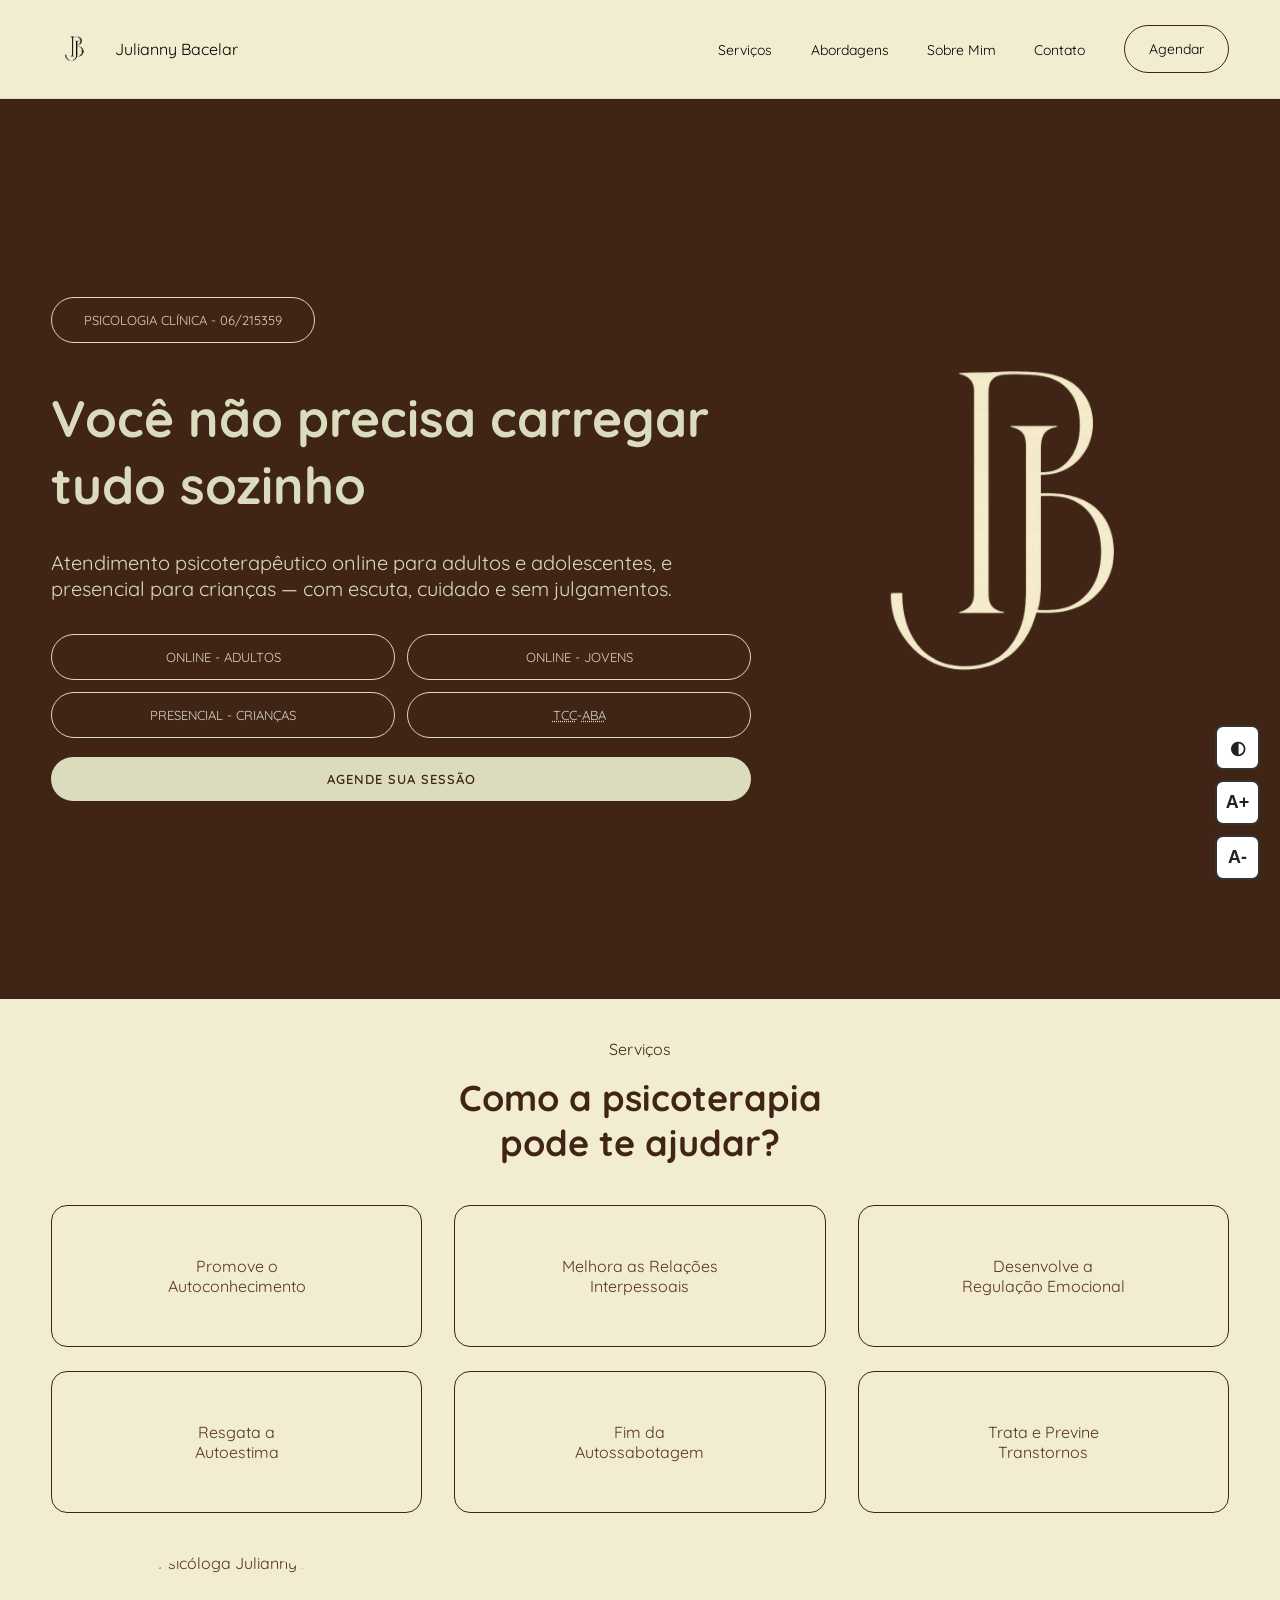
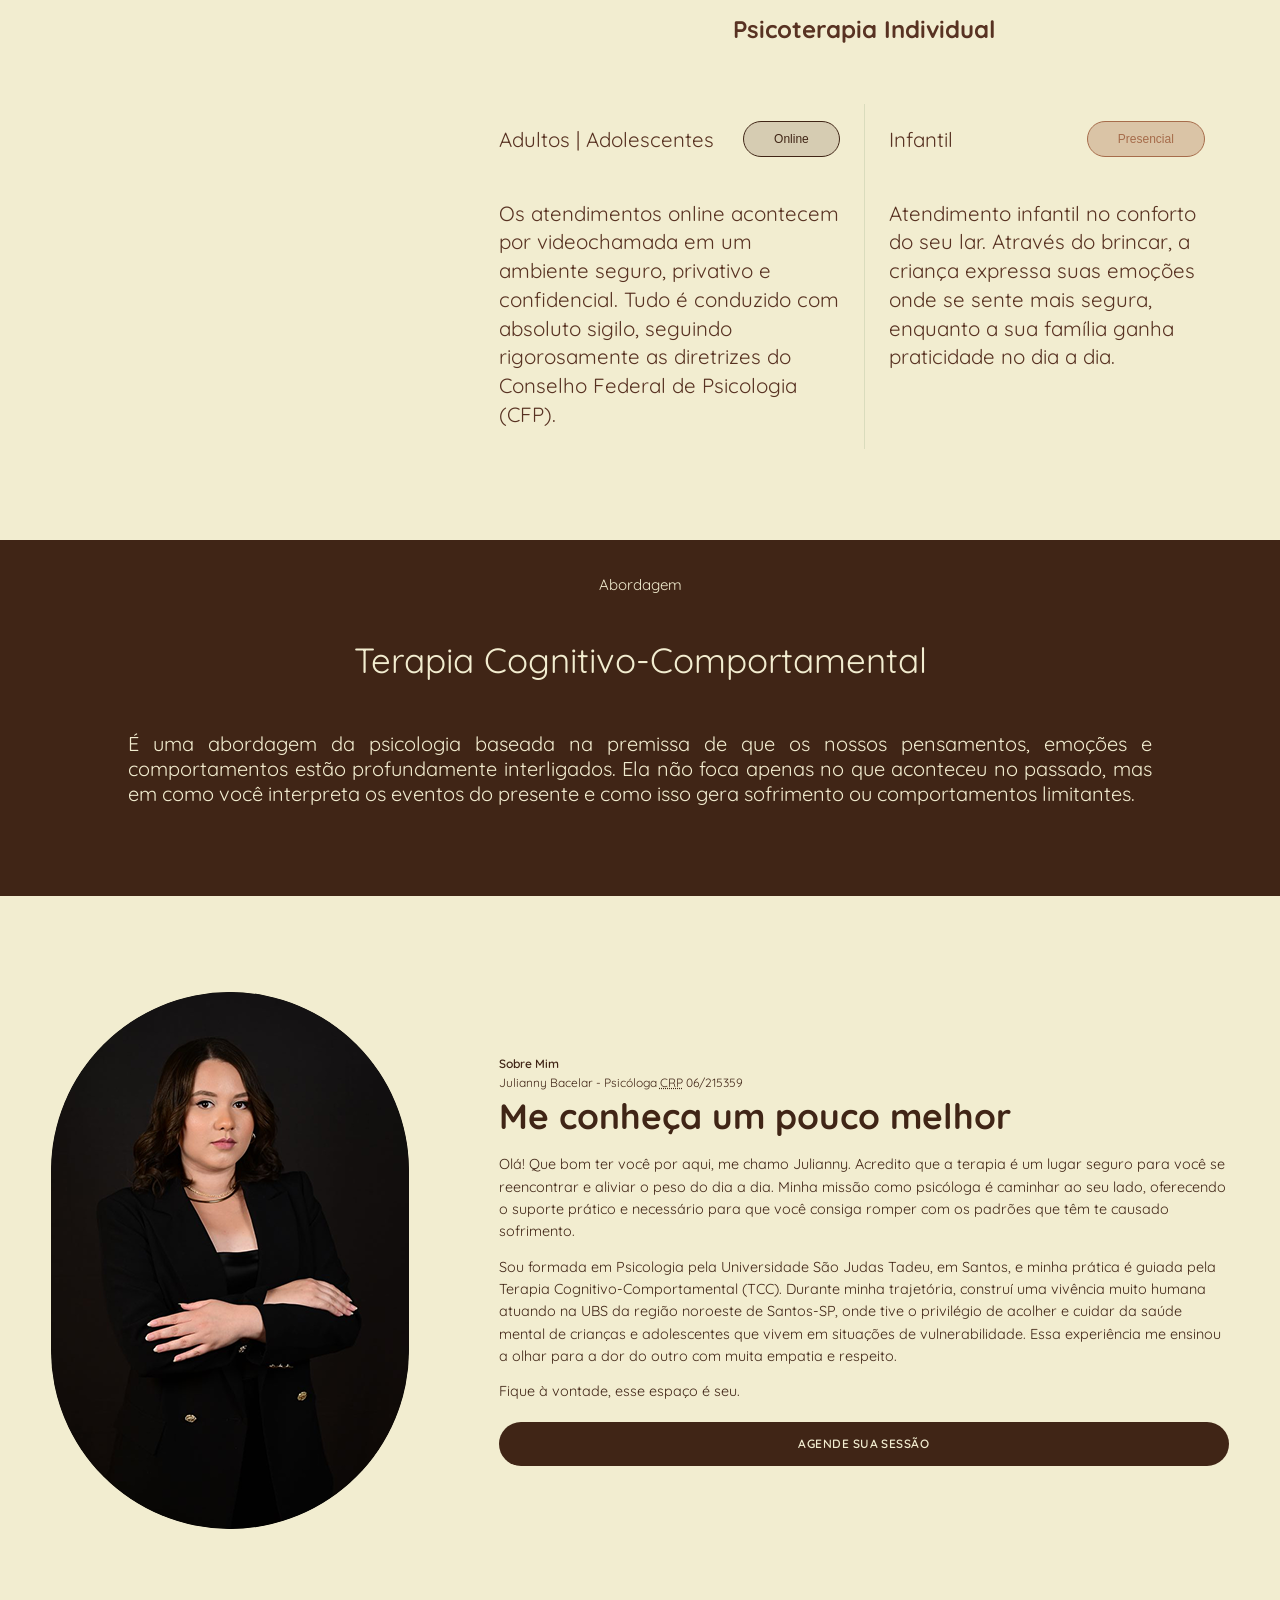
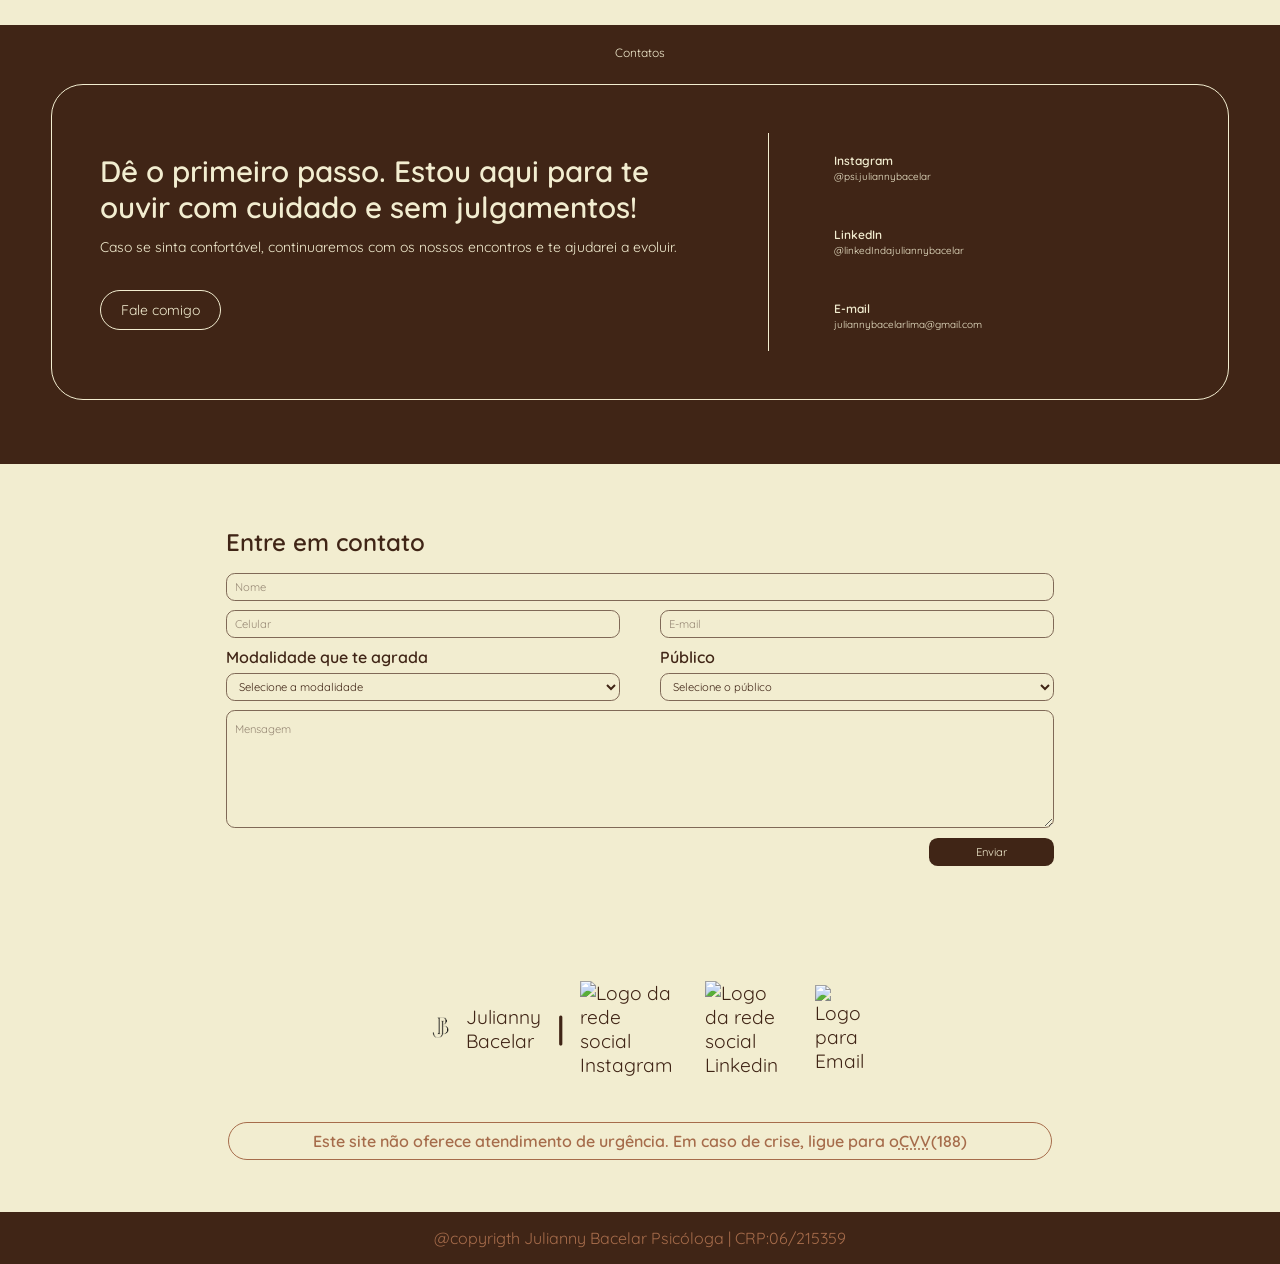
==== commit 2d13d6e3: "HTML, CSS e JS validados" ====
--- a/index.html
+++ b/index.html
@@ -48,7 +48,6 @@
     </button>
 </div>
 
-    <!--NAV BAR-->
     <!--NAV BAR-->
     <header>
         <nav class="navbar">
@@ -80,17 +79,9 @@
             </ul>
         </nav>
     </header>
+
     <!--HERO-->
-
     <section id="hero">
-    <!-- <div class="tag-social">
-        <a href="https://www.instagram.com/psi.juliannybacelar/" target="_blank"><i
-                class="fa-brands fa-instagram"></i></a>
-        <a href="https://www.linkedin.com/in/julianny-bacelar-950958207/" target="_blank"><i
-                class="fa-brands fa-linkedin-in"></i></a>
-        <a href="mailto:juliannybacelarlima@gmail.com"><i class="fa-regular fa-envelope"></i></a>
-    </div> -->
-
     <div class="hero-content">
         <div class="hero-btns hero-btns--credentials">
             <a href="#" class="hero-btn" tabindex="13">Psicologia clínica - 06/215359</a>
@@ -115,69 +106,47 @@
 
    <!--Serviços-->
     <section id="servicos">
-
         <p tabindex="21">Serviços</p>
-
         <h1 tabindex="22" id="servicos-titulo">
             Como a psicoterapia<br>
             pode te ajudar?
         </h1>
-
         <div id="servicos-content">
-
             <div class="servico-card">
                 <p tabindex="23">Promove o<br> Autoconhecimento</p>
             </div>
-
             <div class="servico-card">
                 <p tabindex="24">Melhora as Relações<br> Interpessoais</p>
             </div>
-
             <div class="servico-card">
                 <p tabindex="25">Desenvolve a<br> Regulação Emocional</p>
             </div>
-
             <div class="servico-card">
                 <p tabindex="26">Resgata a<br> Autoestima</p>
             </div>
-
             <div class="servico-card">
                 <p tabindex="27">Fim da<br> Autossabotagem</p>
             </div>
-
             <div class="servico-card">
                 <p tabindex="28">Trata e Previne<br> Transtornos</p>
             </div>
-
-        </div>
-
+        </div>
     </section>
 
     <!-- Psicoterapia Individual -->
     <section id="psicoterapia" class="reveal reveal--delay-1">
-
         <div id="psicoterapia-content">
-
-            <!-- Imagem da psicóloga -->
             <div id="psicoterapia-imagem">
                 <img class="psicologa-foto" src="img/Ju1.png" width="358" height="537" alt="Imagem da Psicóloga Julianny Bacelar">
             </div>
-
-            <!-- Conteúdo -->
             <div id="psicoterapia-value">
-
                 <h2 tabindex="29">Psicoterapia Individual</h2>
-
                 <div id="psicoterapia-caixa">
-
-                    <!-- Atendimento Adultos e Adolescentes -->
                     <div class="psicoterapia-card">
-
                         <div class="psicoterapia-subtitulo">
                             <p tabindex="30">Adultos | Adolescentes</p>
                             <button tabindex="31">Online</button>
                         </div>
-
                         <p tabindex="32">
                             Os atendimentos online acontecem por videochamada
                             em um ambiente seguro, privativo e confidencial.
@@ -185,46 +154,30 @@
                             rigorosamente as diretrizes do Conselho Federal
                             de Psicologia (CFP).
                         </p>
-
                     </div>
-
-                    <!-- Atendimento Infantil -->
                     <div class="psicoterapia-card">
-
                         <div class="psicoterapia-subtitulo">
                             <p tabindex="33">Infantil</p>
                             <button tabindex="34">Presencial</button>
                         </div>
-
                         <p tabindex="35">
                             Atendimento infantil no conforto do seu lar.
                             Através do brincar, a criança expressa suas
                             emoções onde se sente mais segura, enquanto
                             a sua família ganha praticidade no dia a dia.
                         </p>
-
                     </div>
-
-                </div>
-
-            </div>
-
-        </div>
-
-    </section>
-
+                </div>
+            </div>
+        </div>
+    </section>
 
     <!--Abordagens-->
     <section id="abordagem" class="reveal" aria-labelledby="abordagem-titulo">
-
         <p tabindex="36">Abordagem</p>
-
         <h2 id="abordagem-titulo" tabindex="37">Terapia Cognitivo-Comportamental</h2>
-
         <p tabindex="38">É uma abordagem da psicologia baseada na premissa de que os nossos pensamentos, emoções e comportamentos estão profundamente interligados. Ela não foca apenas no que aconteceu no passado, mas em como você interpreta os eventos do presente e como isso gera sofrimento ou comportamentos limitantes.</p>
-
-    </section>
-
+    </section>
 
     <!--Sobre Mim-->
    <section id="sobre-mim" class="reveal" aria-labelledby="sobre-mim-titulo">
@@ -248,7 +201,6 @@
     
     <!-- Contato -->
     <section id="contato" class="reveal" aria-labelledby="contato-titulo">
-
         <p class="contato-eyebrow">Contatos</p>
         <div class="contato-content">
             <div class="contato-texto">
@@ -292,7 +244,6 @@
                 </ul>
             </div>
         </div>
-
     </section>
 
     <section id="formulario-contato" class="formulario-contato reveal" aria-labelledby="formulario-contato-titulo">
@@ -314,21 +265,28 @@
                     <input tabindex="55" id="contato-email" name="email" type="email" placeholder="E-mail"
                         autocomplete="email" required>
                 </div>
+                
+                <!-- CORRIGIDO: Select de Modalidade -->
                 <div class="formulario-campo">
                     <label for="contato-modalidade">Modalidade que te agrada</label>
                     <select tabindex="56" id="contato-modalidade" name="modalidade" required>
-                        <option value="Online" selected>Online</option>
+                        <option value="" disabled selected>Selecione a modalidade</option>
+                        <option value="Online">Online</option>
                         <option value="Presencial">Presencial</option>
                     </select>
                 </div>
+
+                <!-- CORRIGIDO: Select de Público -->
                 <div class="formulario-campo">
                     <label for="contato-publico">Público</label>
                     <select tabindex="57" id="contato-publico" name="publico" required>
-                        <option value="Infantil" selected>Infantil</option>
+                        <option value="" disabled selected>Selecione o público</option>
+                        <option value="Infantil">Infantil</option>
                         <option value="Adolescentes">Adolescentes</option>
                         <option value="Adultos">Adultos</option>
                     </select>
                 </div>
+
                 <div class="formulario-campo formulario-campo--full">
                     <label class="formulario-sr-only" for="contato-mensagem">Mensagem</label>
                     <textarea tabindex="58" id="contato-mensagem" name="mensagem" placeholder="Mensagem"
@@ -370,20 +328,15 @@
         </address>
 
         <p tabindex="64" class="cvv">Este site não oferece atendimento de urgência. Em caso de crise, ligue para o  <abbr title="Centro de Valorização da Vida, um serviço gratuito de apoio emocional e prevenção do suicídio no Brasil, acessível pelo número 188"> CVV</abbr> (188)</p>
-
-
-
     </footer>
 
     <p tabindex="65" class="direito">@copyrigth Julianny Bacelar Psicóloga | CRP:06/215359</p>
-
 
     <script src="style.js" defer></script>
     <script>
         function openInstagramDM(username) {
             var appUrl = 'instagram://user?username=' + username;
             var webUrl = 'https://www.instagram.com/' + username + '/';
-            // Try to open the Instagram app; fallback to web profile after 600ms
             window.location = appUrl;
             setTimeout(function () { window.location = webUrl; }, 600);
         }
--- a/main.css
+++ b/main.css
@@ -17,7 +17,7 @@
   --motion-stagger-step: 0.1s;
 }
 
-/*Botões de alto contraste e aumento/diminui fonte*/
+/* Botões de alto contraste e aumento/diminui fonte */
 
 .acessibilidade {
     position: fixed;
@@ -52,11 +52,11 @@
     color: #fff !important;
 }
 
-
 .alto-contraste::selection {
     color: #ffff00 !important;
     background-color: #fff !important;
 }
+
 .alto-contraste button {
     border: solid 1px #ffff00;
 }
@@ -121,7 +121,8 @@
 *:focus {
     padding: 5px;
     border: var(--marromEscuro) 2px solid;
-    box-shadow: rgba(141, 121, 60, 0.25) 0px 50px 100px -20px, rgba(0, 0, 0, 0.3) 0px 30px 60px -30px;}
+    box-shadow: rgba(141, 121, 60, 0.25) 0px 50px 100px -20px, rgba(0, 0, 0, 0.3) 0px 30px 60px -30px;
+}
 
 body {
   margin: 0;
@@ -161,13 +162,12 @@
   color: var(--marromEscuro);
 }
 
-
-/*serve pra n rolar a pág por baixo do menu aberto*/
+/* Serve pra n rolar a pág por baixo do menu aberto */
 body.no-scroll {
   overflow: hidden;
 }
 
-/*tenho que colocar as variaveis de cor e fonte pra cada elemento, porque o header tem um background com blur, então se eu colocar a cor do texto do header como var(--marromEscuro) ele fica meio transparente e difícil de ler, por isso coloquei a cor do texto do header como #000000 mesmo, pra garantir que fique legível*/
+/* Tenho que colocar as variaveis de cor e fonte pra cada elemento, porque o header tem um background com blur, então se eu colocar a cor do texto do header como var(--marromEscuro) ele fica meio transparente e difícil de ler, por isso coloquei a cor do texto do header como #000000 mesmo, pra garantir que fique legível */
 
 header {
   position: sticky;
@@ -182,7 +182,7 @@
   background-color: transparent;
 }
 
-/* Blur só na camada de fundo: evita que \\\`backdrop-filter\\\` no header prenda \\\`position:fixed\\\` do menu à barra */
+/* Blur só na camada de fundo: evita que `backdrop-filter` no header prenda `position:fixed` do menu à barra */
 header::before {
   content: "";
   position: absolute;
@@ -194,9 +194,9 @@
   pointer-events: none;
 }
 
-/*NAVBAR*/
-
-/*logo + julianny bacelar*/
+/* NAVBAR */
+
+/* logo + julianny bacelar */
 .nav-logo-wrap {
   display: flex;
   align-items: center;
@@ -225,7 +225,7 @@
   object-fit: contain;
 }
 
-/* o Julianny Bacelar do navbar */
+/* O Julianny Bacelar do navbar */
 .navbar {
   display: flex;
   align-items: center;
@@ -289,7 +289,7 @@
   justify-content: center;
   background-color: transparent;
   border: 1.5px solid var(--marromEscuro);
-  color:var(--marromEscuro);
+  color: var(--marromEscuro);
   padding: 0px 24px;
   min-height: 48px;
   border-radius: 999px;
@@ -308,7 +308,6 @@
   background-color: var(--marromClaro);
 }
 
-
 /* Hamburguer */
 .nav-hamburguer {
   display: none;
@@ -333,7 +332,7 @@
   transition: all 0.3s;
 }
 
-/*animação do hamburguer para o X*/
+/* Animação do hamburguer para o X */
 .nav-hamburguer.ativo span:nth-child(1) {
   transform: translateY(7px) rotate(45deg);
 }
@@ -346,7 +345,7 @@
   transform: translateY(-7px) rotate(-45deg);
 }
 
-/*HERO*/
+/* HERO */
 #hero {
   background-color: var(--marromEscuro);
   min-height: 100vh;
@@ -480,7 +479,7 @@
   padding-inline: 12px;
 }
 
-.hero-btns .hero-btn:hover{
+.hero-btns .hero-btn:hover {
     transform: translateY(-2px);
     box-shadow: 0 8px 24px rgba(0, 0, 0, 0.18);
     color: var(--marromEscuro);
@@ -498,7 +497,7 @@
   text-decoration: none;
 }
 
-#hero .hero-btn-agende:hover{
+#hero .hero-btn-agende:hover {
     font-weight: 700;
     background-color: #aeb096;
 }
@@ -556,14 +555,12 @@
 
 /* Serviços */
 
-#servicos>p:first-of-type {
+#servicos > p:first-of-type {
   color: var(--marromEscuro);
   text-align: center;
   margin-top: 40px;
 }
 
-
-/*background-color: var(--marromEscuro);  */
 #servicos-titulo {
   color: var(--marromEscuro);
   font-size: 36px;
@@ -640,7 +637,7 @@
   background-color: rgba(64, 37, 22, 0.05);
 }
 
-.servico-summary-main>i {
+.servico-summary-main > i {
   font-size: 1.35rem;
   display: flex;
   align-items: center;
@@ -654,7 +651,7 @@
   transition: transform var(--motion-duration-medium) var(--motion-ease-out);
 }
 
-.servicos-accordion .servico-item[open] .servico-summary-main>i {
+.servicos-accordion .servico-item[open] .servico-summary-main > i {
   transform: scale(1.05);
 }
 
@@ -684,13 +681,13 @@
   text-align: left;
 }
 
-.servico-summary>div:first-child {
+.servico-summary > div:first-child {
   flex: 1;
   min-width: 0;
   text-align: left;
 }
 
-.servico-summary>div:first-child p {
+.servico-summary > div:first-child p {
   margin: 0.35rem 0 0;
   font-size: 0.9rem;
   font-weight: 500;
@@ -699,19 +696,13 @@
   opacity: 0.85;
 }
 
-.servico-summary>div:last-child {
+.servico-summary > div:last-child {
   flex-shrink: 0;
 }
 
-.servico-summary>div:last-child .sobre-mim-btn,
-
-
-
-.servico-summary>div:last-child .online-btn,
-
-
-
-.servico-summary>div:last-child .presencial-aba-btn {
+.servico-summary > div:last-child .sobre-mim-btn,
+.servico-summary > div:last-child .online-btn,
+.servico-summary > div:last-child .presencial-aba-btn {
   margin-top: 0;
   pointer-events: none;
 }
@@ -745,21 +736,9 @@
   transform: translateY(-8px);
   padding: 0 20px 0 84px;
   transition: max-height var(--motion-duration-medium) var(--motion-ease-out),
-
-
-
     opacity var(--motion-duration-soft) var(--motion-ease-out),
-
-
-
     transform var(--motion-duration-medium) var(--motion-ease-out),
-
-
-
     padding-bottom var(--motion-duration-medium) var(--motion-ease-out),
-
-
-
     border-top-color var(--motion-duration-soft) var(--motion-ease-out);
 }
 
@@ -790,9 +769,6 @@
   opacity: 0;
   transform: translateY(6px);
   transition: opacity var(--motion-duration-soft) var(--motion-ease-out),
-
-
-
     transform var(--motion-duration-medium) var(--motion-ease-out);
 }
 
@@ -840,7 +816,7 @@
   padding-top: 16px;
 }
 
-/*PSICOTERAPIA*/
+/* PSICOTERAPIA */
 
 .psicologa-foto {
   display: block;
@@ -875,7 +851,6 @@
 
 #psicoterapia-value {
   align-items: center;
-
 }
 
 #psicoterapia-value h2 {
@@ -904,24 +879,21 @@
   padding: 10px 30px 10px 30px;
 }
 
-*
-
 /* Botão Online */
-* .psicoterapia-card:nth-of-type(1) .psicoterapia-subtitulo button {
+.psicoterapia-card:nth-of-type(1) .psicoterapia-subtitulo button {
   color: var(--marromEscuro);
   border: 1px solid var(--marromEscuro);
   background-color: #40251628;
 }
-*
 
 /* Botão Presencial */
-* .psicoterapia-card:nth-of-type(2) .psicoterapia-subtitulo button {
-  color:var(--marromClaro);
-  border: solid 1pxvar(--marromClaro);
+.psicoterapia-card:nth-of-type(2) .psicoterapia-subtitulo button {
+  color: var(--marromClaro);
+  border: solid 1px var(--marromClaro);
   background-color: #a66c4b51;
 }
 
-.psicoterapia-card+.psicoterapia-card {
+.psicoterapia-card + .psicoterapia-card {
   border-left: 1px solid #DADCBD;
 }
 
@@ -973,7 +945,6 @@
 }
 
 .psicoterapia-category-text h2,
-
 .psicoterapia-category-text p {
   margin: 0;
 }
@@ -987,10 +958,8 @@
   flex-direction: column;
 }
 
-*
-
-/*Abordagem*/
-* #abordagem {
+/* Abordagem */
+#abordagem {
   display: flex;
   justify-content: center;
   flex-direction: column;
@@ -1067,9 +1036,6 @@
 }
 
 .abordagem-flip:hover .abordagem-flip-inner,
-
-
-
 .abordagem-flip:focus-within .abordagem-flip-inner {
   transform: rotateY(180deg);
 }
@@ -1256,7 +1222,7 @@
     transform var(--motion-duration-soft) var(--motion-ease-out);
 }
 
-/*CONTATO*/
+/* CONTATO */
 
 .contato a,
 footer a {
@@ -1547,7 +1513,7 @@
   border: 0;
 }
 
-/*FOOTER*/
+/* FOOTER */
 
 footer {
   display: flex;
@@ -1566,7 +1532,7 @@
 }
 
 footer address ul li img,
-footer>ul li img {
+footer > ul li img {
   width: 1.25rem;
   height: 1.25rem;
   object-fit: contain;
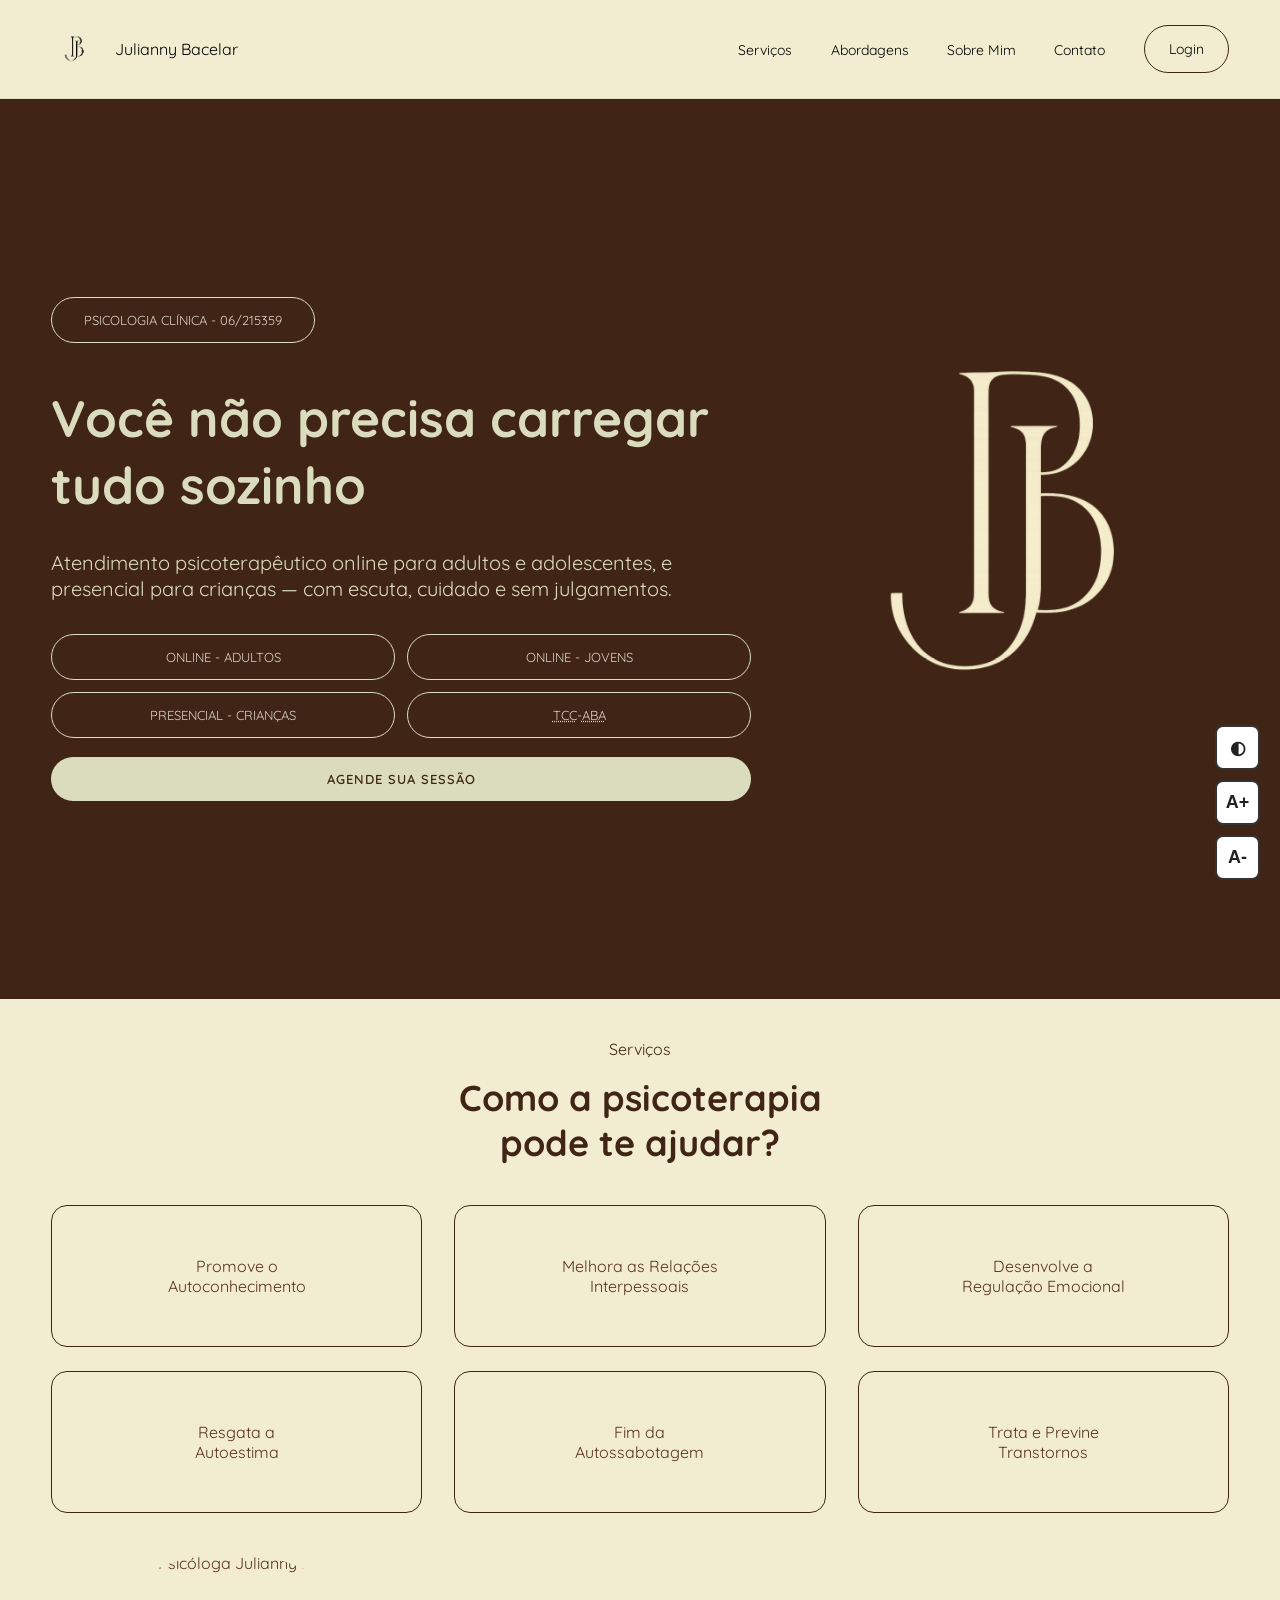
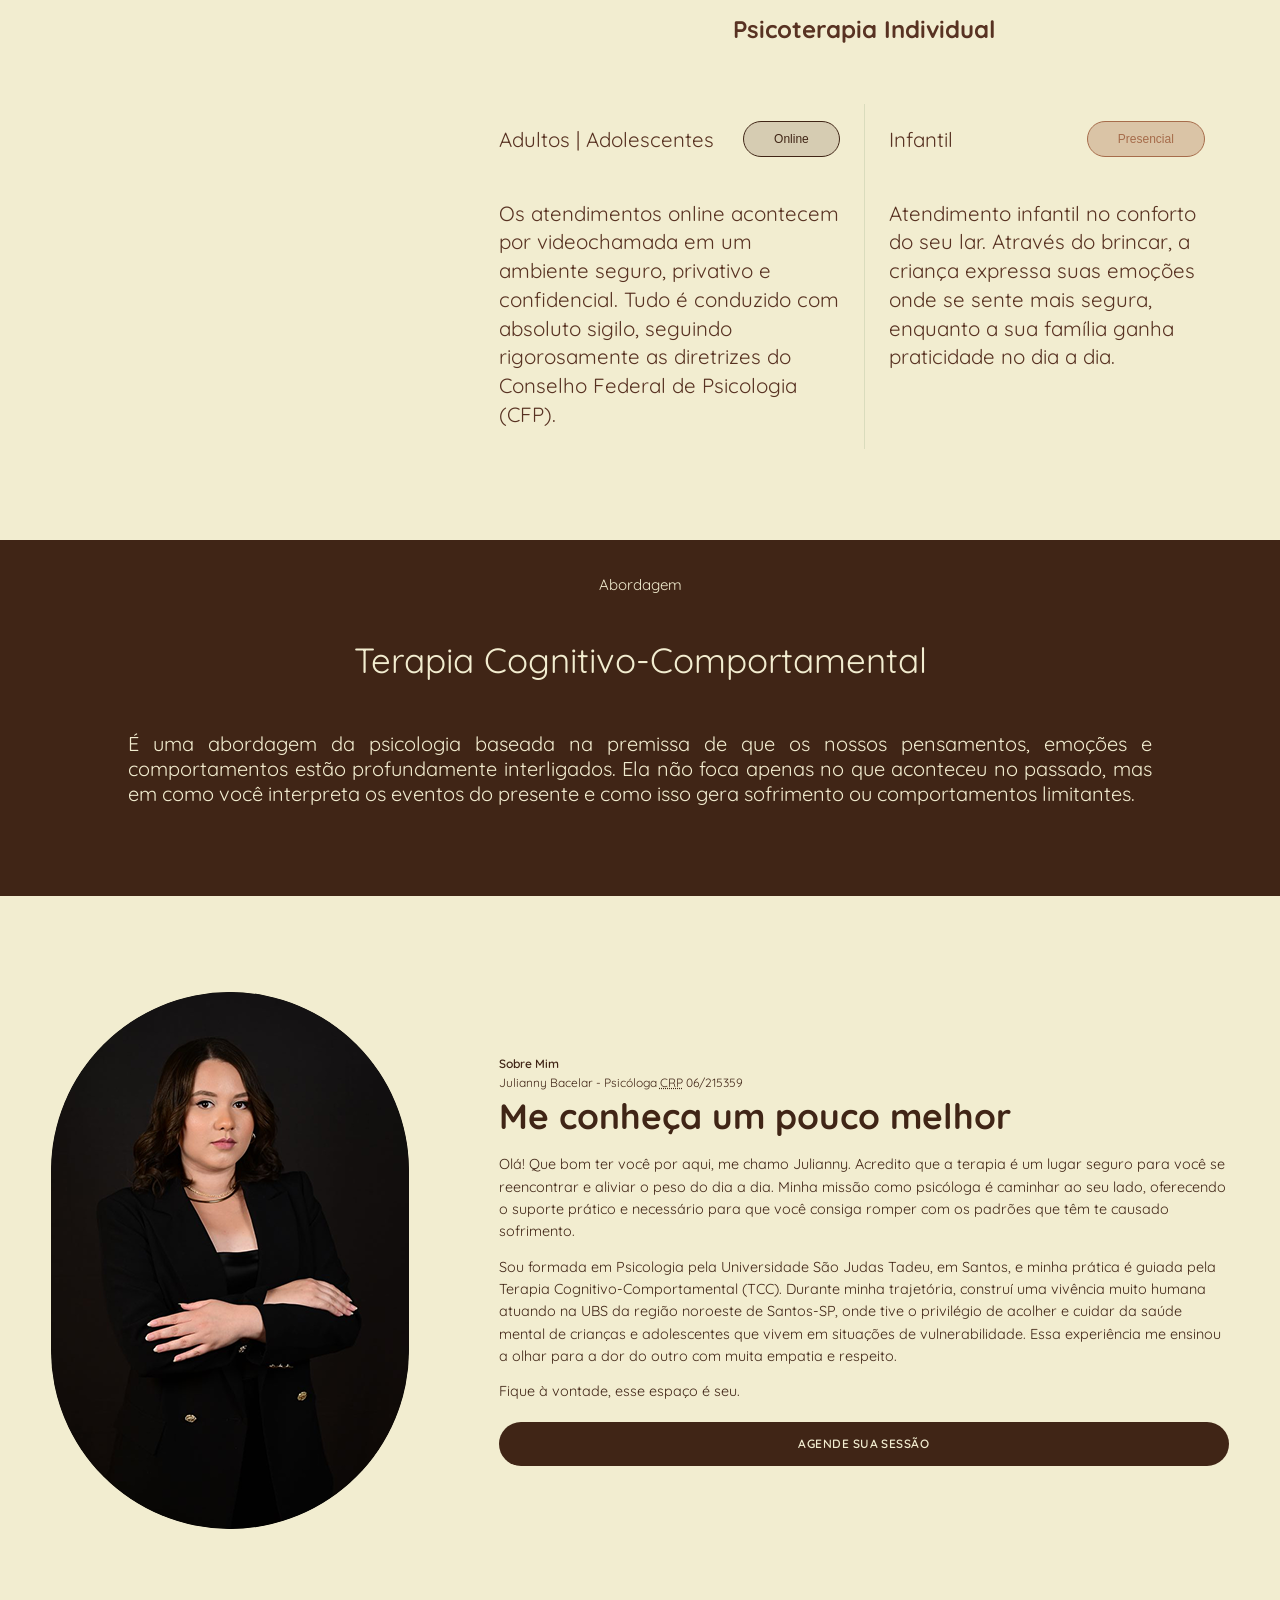
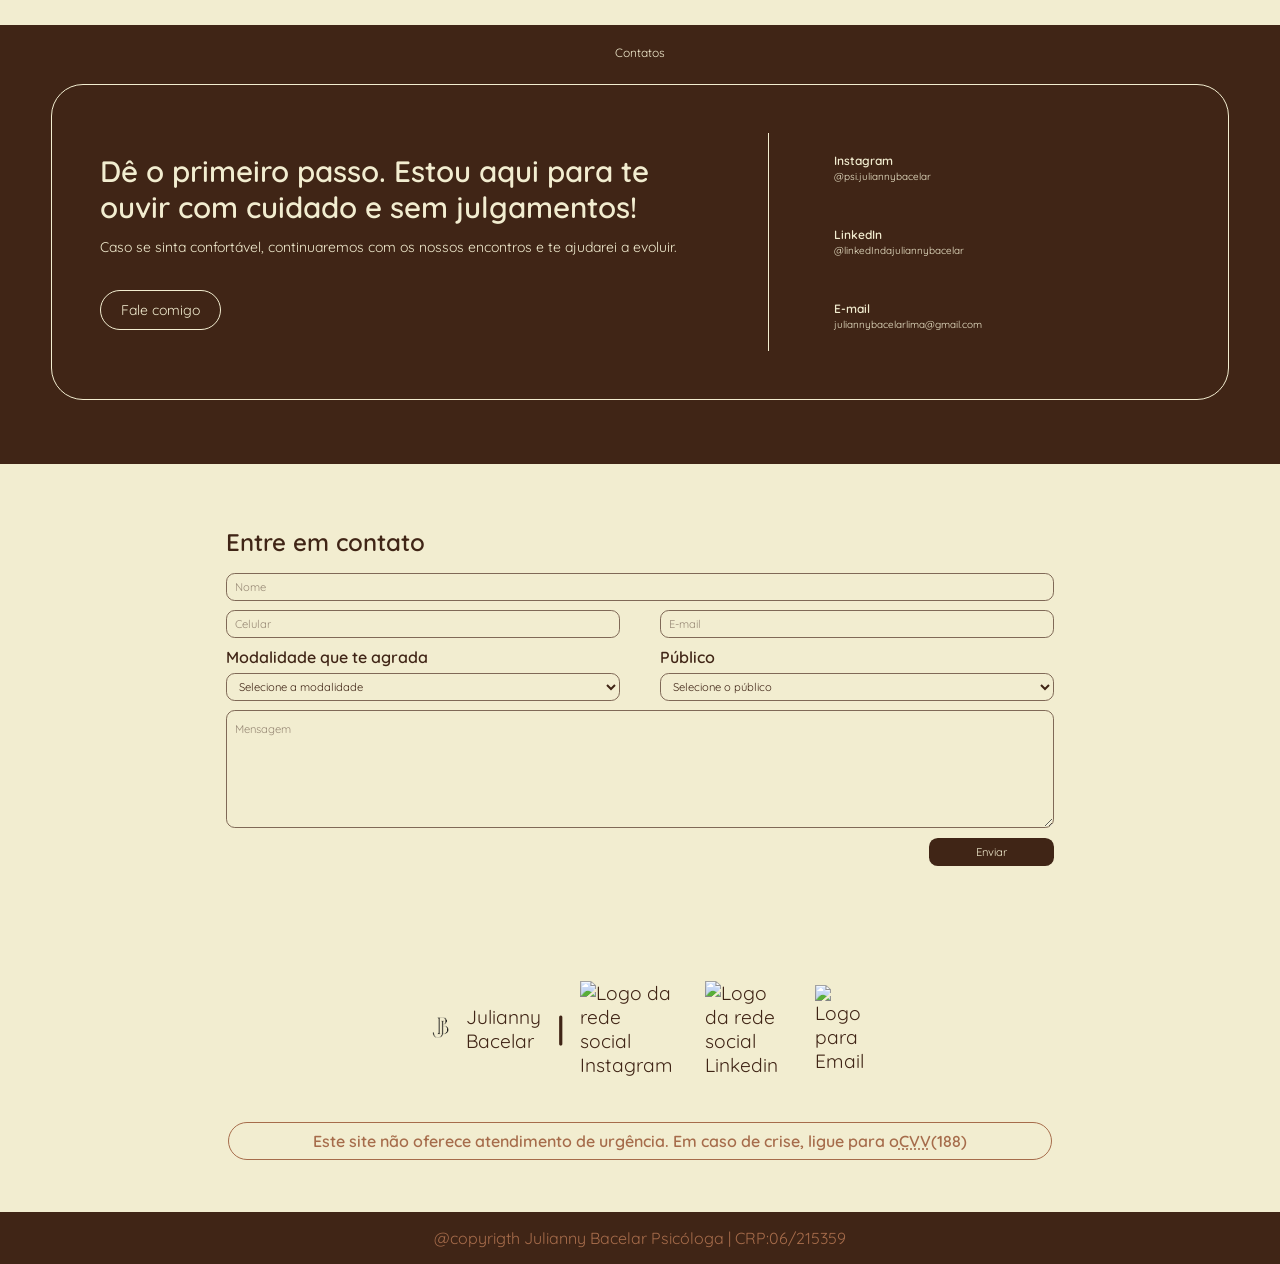
==== commit 3a0e3514: "refactor: remove unused files and update navigation link Deleted unnecessary desktop.ini and .vscode" ====
--- a/index.html
+++ b/index.html
@@ -75,7 +75,7 @@
                 <li><a href="#abordagem" tabindex="4">Abordagens</a></li>
                 <li><a href="#sobre-mim" tabindex="5">Sobre Mim</a></li>
                 <li><a href="#contato" tabindex="6">Contato</a></li>
-                <li class="nav-cta-item"><a tabindex="7" class="nav-btn" href="#formulario-contato">Agendar</a></li>
+                <li class="nav-cta-item"><a tabindex="7" class="nav-btn" href="internal.html">Login</a></li>
             </ul>
         </nav>
     </header>
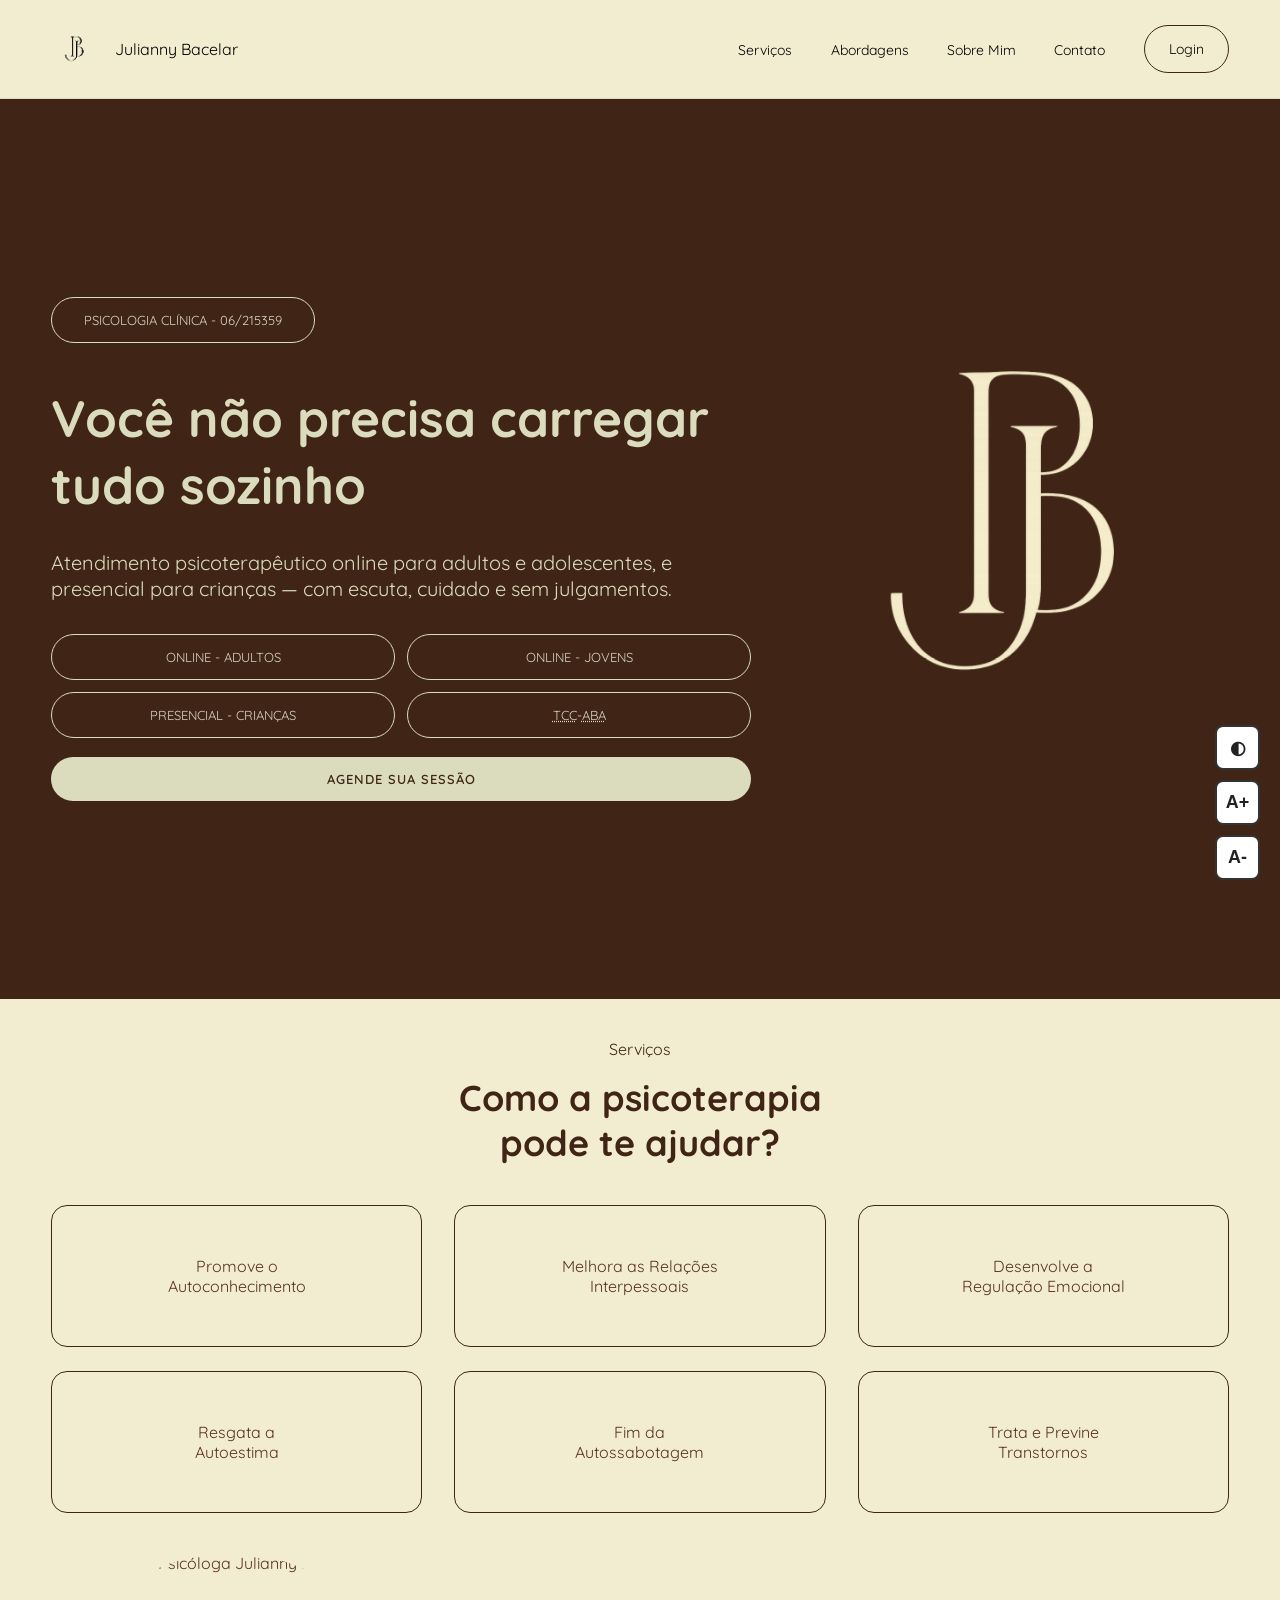
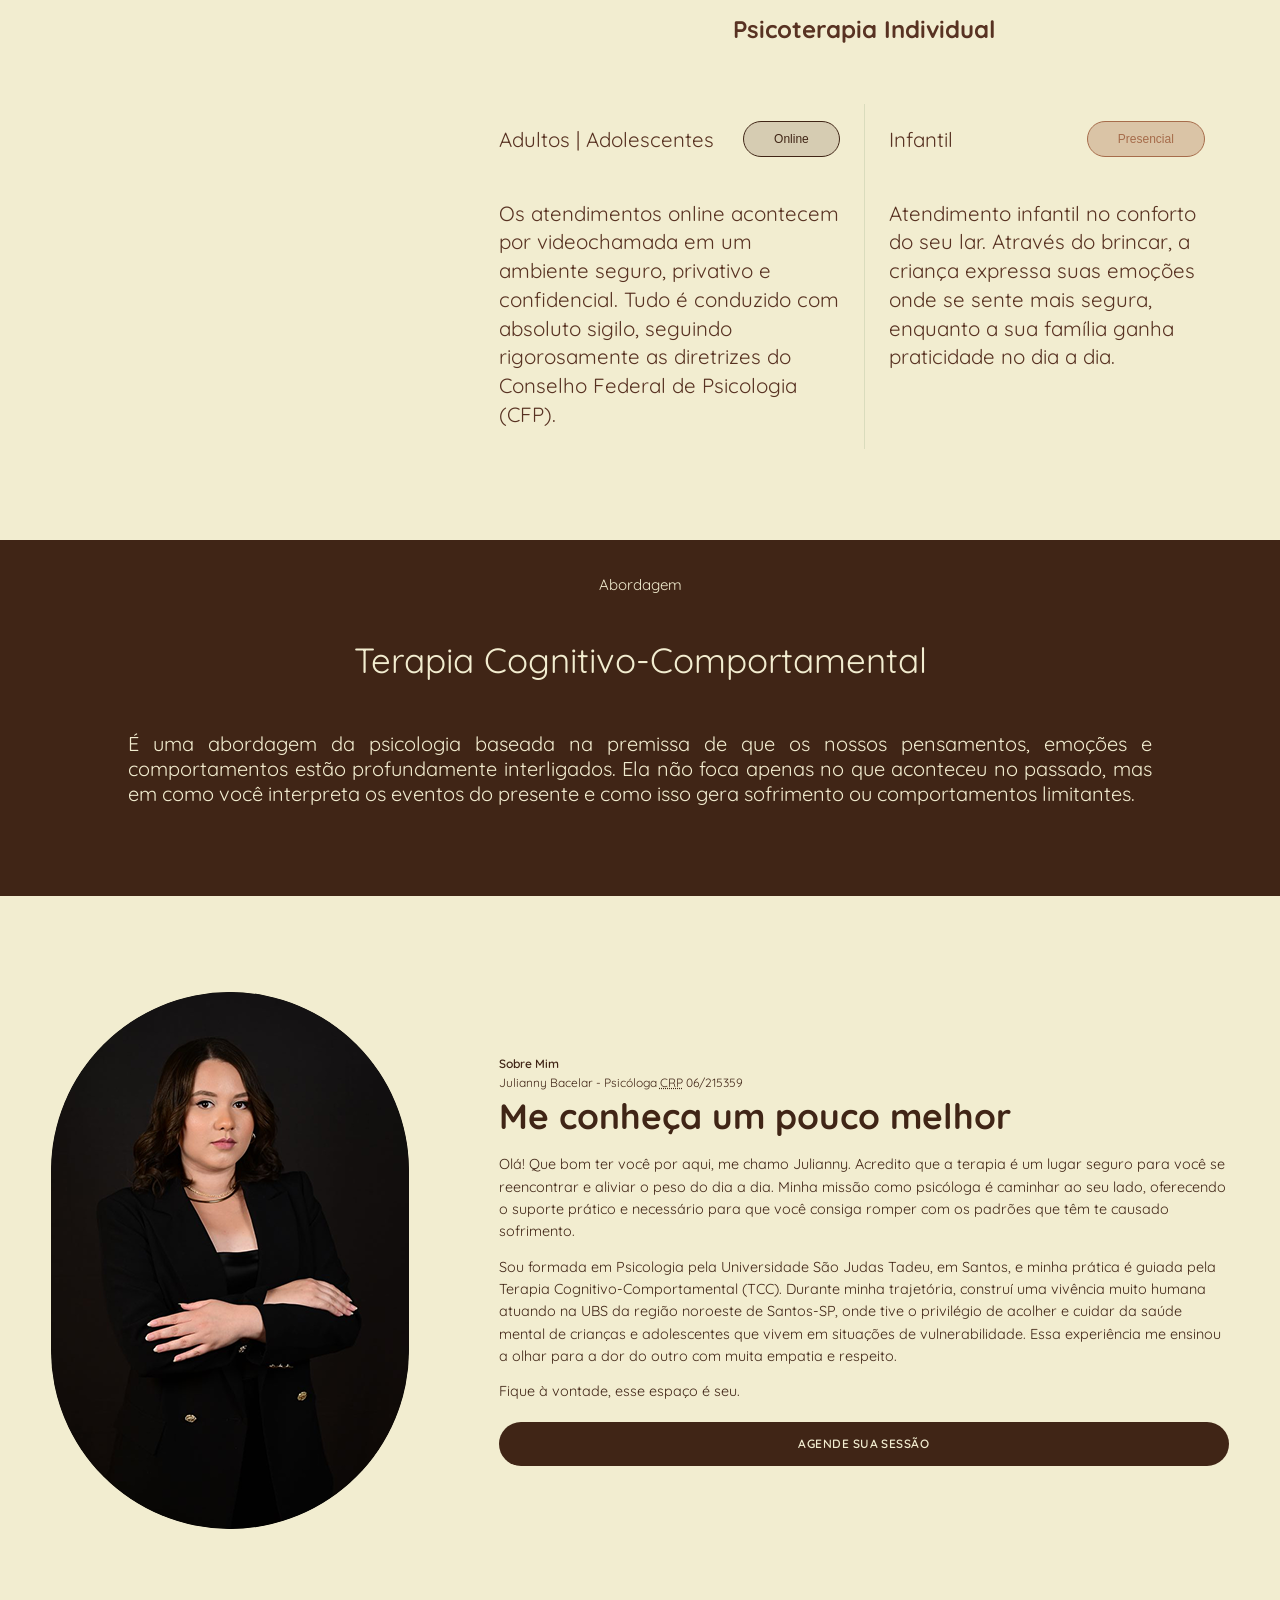
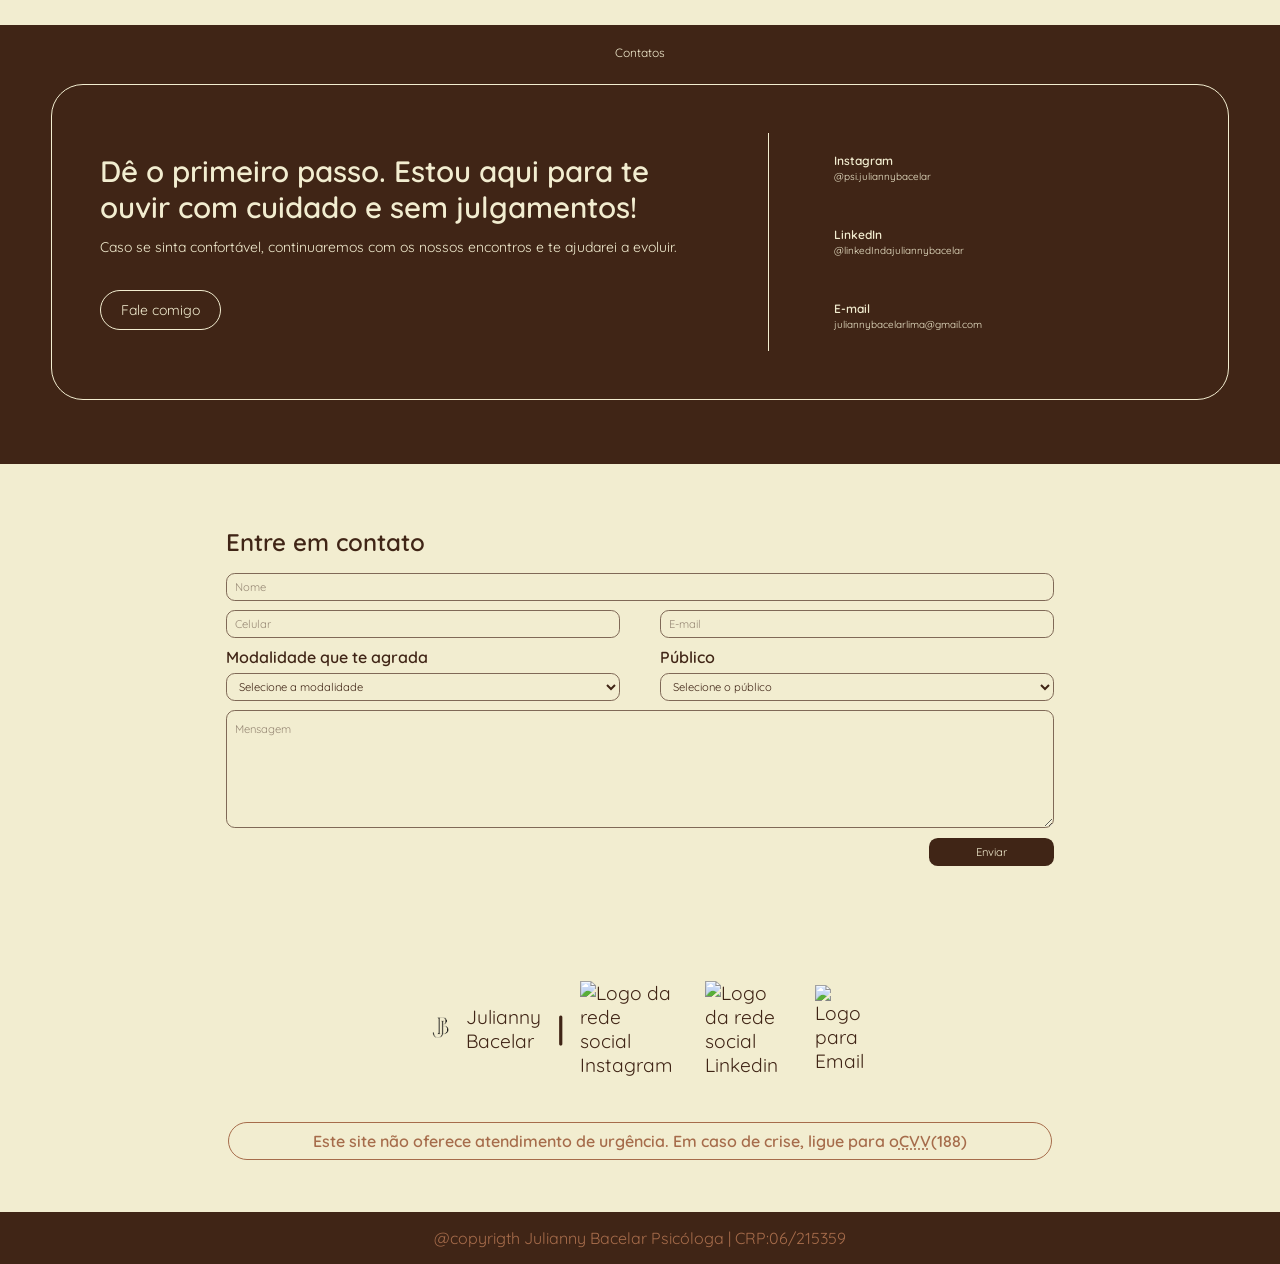
==== commit d3afbadc: "feat:" ====
--- a/index.html
+++ b/index.html
@@ -57,7 +57,7 @@
                         <img src="img/logo-julianny.png" alt="Logo da Psicóloga Julianny Bacelar">
                     </div>
                 </a>
-                <a class="nav-logo-nome" href="#hero" tabindex="2">Julianny Bacelar</a>
+                <a class="nav-logo-nome" href="#hero" tabindex="60">Julianny Bacelar</a>
             </div>
 
             <button type="button" class="nav-hamburguer" id="navToggle" aria-label="Abrir menu" aria-expanded="false"
@@ -71,11 +71,11 @@
                         <i class="fa-solid fa-xmark" aria-hidden="true"></i>
                     </button>
                 </li>
-                <li><a href="#servicos" tabindex="3">Serviços</a></li>
-                <li><a href="#abordagem" tabindex="4">Abordagens</a></li>
-                <li><a href="#sobre-mim" tabindex="5">Sobre Mim</a></li>
-                <li><a href="#contato" tabindex="6">Contato</a></li>
-                <li class="nav-cta-item"><a tabindex="7" class="nav-btn" href="internal.html">Login</a></li>
+                <li><a href="#servicos" tabindex="61">Serviços</a></li>
+                <li><a href="#abordagem" tabindex="62">Abordagens</a></li>
+                <li><a href="#sobre-mim" tabindex="63">Sobre Mim</a></li>
+                <li><a href="#contato" tabindex="64">Contato</a></li>
+                <li class="nav-cta-item"><a tabindex="65" class="nav-btn" href="internal.html">Login</a></li>
             </ul>
         </nav>
     </header>
@@ -84,19 +84,19 @@
     <section id="hero">
     <div class="hero-content">
         <div class="hero-btns hero-btns--credentials">
-            <a href="#" class="hero-btn" tabindex="13">Psicologia clínica - 06/215359</a>
-        </div>
-        <h1 tabindex="14">Você não precisa carregar tudo sozinho</h1>
-        <p tabindex="15">Atendimento psicoterapêutico online para adultos e adolescentes, e presencial para crianças — com escuta,
+            <a href="#" class="hero-btn" tabindex="1">Psicologia clínica - 06/215359</a>
+        </div>
+        <h1 tabindex="2">Você não precisa carregar tudo sozinho</h1>
+        <p tabindex="3">Atendimento psicoterapêutico online para adultos e adolescentes, e presencial para crianças — com escuta,
             cuidado e sem julgamentos.</p>
         <div class="hero-btns hero-btns--audiences">
-            <a href="#contato" class="hero-btn" tabindex="16">Online - Adultos</a>
-            <a href="#contato" class="hero-btn" tabindex="17">Online - Jovens</a>
-            <a href="#contato" class="hero-btn" tabindex="18">Presencial - Crianças</a>
-            <a href="#contato" class="hero-btn" tabindex="19"><abbr title="Terapia Cognitivo-Comportamental, é uma abordagem psicológica que busca modificar pensamentos e comportamentos disfuncionais para promover bem-estar emocional e mudanças práticas na vida do paciente.">TCC</abbr> - <abbr title="Análise do Comportamento Aplicada é uma abordagem científica que estuda como o ambiente influencia o comportamento humano e utiliza esse conhecimento para promover mudanças observáveis e mensuráveis.">ABA</abbr></a>
-        </div>
-
-        <a href="#formulario-contato" class="hero-btn-agende" tabindex="20">Agende sua sessão</a>
+            <a href="#contato" class="hero-btn" tabindex="4">Online - Adultos</a>
+            <a href="#contato" class="hero-btn" tabindex="5">Online - Jovens</a>
+            <a href="#contato" class="hero-btn" tabindex="6">Presencial - Crianças</a>
+            <a href="#contato" class="hero-btn" tabindex="7"><abbr title="Terapia Cognitivo-Comportamental, é uma abordagem psicológica que busca modificar pensamentos e comportamentos disfuncionais para promover bem-estar emocional e mudanças práticas na vida do paciente.">TCC</abbr> - <abbr title="Análise do Comportamento Aplicada é uma abordagem científica que estuda como o ambiente influencia o comportamento humano e utiliza esse conhecimento para promover mudanças observáveis e mensuráveis.">ABA</abbr></a>
+        </div>
+
+        <a href="#formulario-contato" class="hero-btn-agende" tabindex="8">Agende sua sessão</a>
     </div>
 
     <div class="hero-image">
@@ -106,29 +106,29 @@
 
    <!--Serviços-->
     <section id="servicos">
-        <p tabindex="21">Serviços</p>
-        <h1 tabindex="22" id="servicos-titulo">
+        <p tabindex="9">Serviços</p>
+        <h1 tabindex="10" id="servicos-titulo">
             Como a psicoterapia<br>
             pode te ajudar?
         </h1>
         <div id="servicos-content">
             <div class="servico-card">
-                <p tabindex="23">Promove o<br> Autoconhecimento</p>
-            </div>
-            <div class="servico-card">
-                <p tabindex="24">Melhora as Relações<br> Interpessoais</p>
-            </div>
-            <div class="servico-card">
-                <p tabindex="25">Desenvolve a<br> Regulação Emocional</p>
-            </div>
-            <div class="servico-card">
-                <p tabindex="26">Resgata a<br> Autoestima</p>
-            </div>
-            <div class="servico-card">
-                <p tabindex="27">Fim da<br> Autossabotagem</p>
-            </div>
-            <div class="servico-card">
-                <p tabindex="28">Trata e Previne<br> Transtornos</p>
+                <p tabindex="11">Promove o<br> Autoconhecimento</p>
+            </div>
+            <div class="servico-card">
+                <p tabindex="12">Melhora as Relações<br> Interpessoais</p>
+            </div>
+            <div class="servico-card">
+                <p tabindex="13">Desenvolve a<br> Regulação Emocional</p>
+            </div>
+            <div class="servico-card">
+                <p tabindex="14">Resgata a<br> Autoestima</p>
+            </div>
+            <div class="servico-card">
+                <p tabindex="15">Fim da<br> Autossabotagem</p>
+            </div>
+            <div class="servico-card">
+                <p tabindex="16">Trata e Previne<br> Transtornos</p>
             </div>
         </div>
     </section>
@@ -140,14 +140,14 @@
                 <img class="psicologa-foto" src="img/Ju1.png" width="358" height="537" alt="Imagem da Psicóloga Julianny Bacelar">
             </div>
             <div id="psicoterapia-value">
-                <h2 tabindex="29">Psicoterapia Individual</h2>
+                <h2 tabindex="17">Psicoterapia Individual</h2>
                 <div id="psicoterapia-caixa">
                     <div class="psicoterapia-card">
                         <div class="psicoterapia-subtitulo">
-                            <p tabindex="30">Adultos | Adolescentes</p>
-                            <button tabindex="31">Online</button>
+                            <p tabindex="18">Adultos | Adolescentes</p>
+                            <button tabindex="19">Online</button>
                         </div>
-                        <p tabindex="32">
+                        <p tabindex="20">
                             Os atendimentos online acontecem por videochamada
                             em um ambiente seguro, privativo e confidencial.
                             Tudo é conduzido com absoluto sigilo, seguindo
@@ -157,10 +157,10 @@
                     </div>
                     <div class="psicoterapia-card">
                         <div class="psicoterapia-subtitulo">
-                            <p tabindex="33">Infantil</p>
-                            <button tabindex="34">Presencial</button>
+                            <p tabindex="21">Infantil</p>
+                            <button tabindex="22">Presencial</button>
                         </div>
-                        <p tabindex="35">
+                        <p tabindex="23">
                             Atendimento infantil no conforto do seu lar.
                             Através do brincar, a criança expressa suas
                             emoções onde se sente mais segura, enquanto
@@ -174,9 +174,9 @@
 
     <!--Abordagens-->
     <section id="abordagem" class="reveal" aria-labelledby="abordagem-titulo">
-        <p tabindex="36">Abordagem</p>
-        <h2 id="abordagem-titulo" tabindex="37">Terapia Cognitivo-Comportamental</h2>
-        <p tabindex="38">É uma abordagem da psicologia baseada na premissa de que os nossos pensamentos, emoções e comportamentos estão profundamente interligados. Ela não foca apenas no que aconteceu no passado, mas em como você interpreta os eventos do presente e como isso gera sofrimento ou comportamentos limitantes.</p>
+        <p tabindex="24">Abordagem</p>
+        <h2 id="abordagem-titulo" tabindex="25">Terapia Cognitivo-Comportamental</h2>
+        <p tabindex="26">É uma abordagem da psicologia baseada na premissa de que os nossos pensamentos, emoções e comportamentos estão profundamente interligados. Ela não foca apenas no que aconteceu no passado, mas em como você interpreta os eventos do presente e como isso gera sofrimento ou comportamentos limitantes.</p>
     </section>
 
     <!--Sobre Mim-->
@@ -186,58 +186,58 @@
                 <img class="psicologa-foto" src="img/julianny-sobre-mim.png" width="358" height="537" alt="Julianny Bacelar em um retrato profissional">
             </div>
             <div id="sobre-mim-description">
-                <p class="sobre-mim-eyebrow">Sobre Mim</p>
-                <p class="sobre-mim-credentials">Julianny Bacelar - Psicóloga <abbr title="Conselho Regional de Psicologia">CRP</abbr> 06/215359</p>
-                <h2 tabindex="39" id="sobre-mim-titulo">Me conheça um pouco melhor</h2>
+                <p class="sobre-mim-eyebrow" tabindex="27">Sobre Mim</p>
+                <p class="sobre-mim-credentials" tabindex="28">Julianny Bacelar - Psicóloga <abbr title="Conselho Regional de Psicologia">CRP</abbr> 06/215359</p>
+                <h2 tabindex="29" id="sobre-mim-titulo">Me conheça um pouco melhor</h2>
                 <div class="sobre-mim-text">
-                    <p>Olá! Que bom ter você por aqui, me chamo Julianny. Acredito que a terapia é um lugar seguro para você se reencontrar e aliviar o peso do dia a dia. Minha missão como psicóloga é caminhar ao seu lado, oferecendo o suporte prático e necessário para que você consiga romper com os padrões que têm te causado sofrimento.</p>
-                    <p>Sou formada em Psicologia pela Universidade São Judas Tadeu, em Santos, e minha prática é guiada pela Terapia Cognitivo-Comportamental (TCC). Durante minha trajetória, construí uma vivência muito humana atuando na UBS da região noroeste de Santos-SP, onde tive o privilégio de acolher e cuidar da saúde mental de crianças e adolescentes que vivem em situações de vulnerabilidade. Essa experiência me ensinou a olhar para a dor do outro com muita empatia e respeito.</p>
-                    <p>Fique à vontade, esse espaço é seu.</p>
-                </div>
-                <a class="sobre-mim-cta" href="#formulario-contato">Agende sua sessão</a>
+                    <p tabindex="30">Olá! Que bom ter você por aqui, me chamo Julianny. Acredito que a terapia é um lugar seguro para você se reencontrar e aliviar o peso do dia a dia. Minha missão como psicóloga é caminhar ao seu lado, oferecendo o suporte prático e necessário para que você consiga romper com os padrões que têm te causado sofrimento.</p>
+                    <p tabindex="31">Sou formada em Psicologia pela Universidade São Judas Tadeu, em Santos, e minha prática é guiada pela Terapia Cognitivo-Comportamental (TCC). Durante minha trajetória, construí uma vivência muito humana atuando na UBS da região noroeste de Santos-SP, onde tive o privilégio de acolher e cuidar da saúde mental de crianças e adolescentes que vivem em situações de vulnerabilidade. Essa experiência me ensinou a olhar para a dor do outro com muita empatia e respeito.</p>
+                    <p tabindex="32">Fique à vontade, esse espaço é seu.</p>
+                </div>
+                <a class="sobre-mim-cta" tabindex="32" href="#formulario-contato">Agende sua sessão</a>
             </div>
         </div>
     </section>
     
     <!-- Contato -->
     <section id="contato" class="reveal" aria-labelledby="contato-titulo">
-        <p class="contato-eyebrow">Contatos</p>
+        <p class="contato-eyebrow" tabindex="33">Contatos</p>
         <div class="contato-content">
             <div class="contato-texto">
-                <h2 tabindex="46" id="contato-titulo">Dê o primeiro passo. Estou aqui para te ouvir com cuidado e sem julgamentos!</h2>
-                <p tabindex="47">Caso se sinta confortável, continuaremos com os nossos encontros e te ajudarei a evoluir.</p>
-                <a tabindex="48" href="https://www.instagram.com/psi.juliannybacelar?igsh=empsOHY5bTV4dnZo" target="_blank"
+                <h2 tabindex="34" id="contato-titulo">Dê o primeiro passo. Estou aqui para te ouvir com cuidado e sem julgamentos!</h2>
+                <p tabindex="35">Caso se sinta confortável, continuaremos com os nossos encontros e te ajudarei a evoluir.</p>
+                <a tabindex="36" href="https://www.instagram.com/psi.juliannybacelar?igsh=empsOHY5bTV4dnZo" target="_blank"
                     rel="noopener noreferrer" class="btn-contato">Fale comigo</a>
             </div>
 
             <div class="contato">
                 <ul>
                     <li>
-                        <a tabindex="49" class="contato-item" href="https://www.instagram.com/psi.juliannybacelar?igsh=empsOHY5bTV4dnZo" target="_blank"
+                        <a class="contato-item" href="https://www.instagram.com/psi.juliannybacelar?igsh=empsOHY5bTV4dnZo" target="_blank"
                             rel="noopener noreferrer">
                             <img loading="lazy" src="img/instagram.png" alt="">
                             <div>
-                                <h3>Instagram</h3>
-                                <p>@psi.juliannybacelar</p>
+                                <h3 tabindex="38">Instagram</h3>
+                                <p tabindex="39">@psi.juliannybacelar</p>
                             </div>
                         </a>
                     </li>
                     <li>
-                        <a tabindex="50" class="contato-item" href="https://www.linkedin.com/in/julianny-bacelar-950958207/" target="_blank"
+                        <a class="contato-item" href="https://www.linkedin.com/in/julianny-bacelar-950958207/" target="_blank"
                             rel="noopener noreferrer">
                             <img loading="lazy" src="img/linkedin.png" alt="">
                             <div>
-                                <h3>LinkedIn</h3>
-                                <p>@linkedIndajuliannybacelar</p>
+                                <h3 tabindex="41">LinkedIn</h3>
+                                <p tabindex="42">@linkedIndajuliannybacelar</p>
                             </div>
                         </a>
                     </li>
                     <li>
-                        <a tabindex="51" class="contato-item" href="mailto:juliannybacelarlima@gmail.com">
+                        <a class="contato-item" href="mailto:juliannybacelarlima@gmail.com">
                             <img loading="lazy" src="img/mail.png" alt="">
                             <div>
-                                <h3>E-mail</h3>
-                                <p>juliannybacelarlima@gmail.com</p>
+                                <h3 tabindex="44">E-mail</h3>
+                                <p tabindex="45">juliannybacelarlima@gmail.com</p>
                             </div>
                         </a>
                     </li>
@@ -248,28 +248,28 @@
 
     <section id="formulario-contato" class="formulario-contato reveal" aria-labelledby="formulario-contato-titulo">
         <div class="formulario-contato-inner">
-            <h2 tabindex="52" id="formulario-contato-titulo">Entre em contato</h2>
+            <h2 tabindex="46" id="formulario-contato-titulo">Entre em contato</h2>
             <form class="contato-form" id="contato-form" aria-label="Formulário de contato">
                 <div class="formulario-campo formulario-campo--full">
                     <label class="formulario-sr-only" for="contato-nome">Nome</label>
-                    <input tabindex="53" id="contato-nome" name="nome" type="text" placeholder="Nome"
+                    <input tabindex="47" id="contato-nome" name="nome" type="text" placeholder="Nome"
                         autocomplete="name" required>
                 </div>
                 <div class="formulario-campo">
                     <label class="formulario-sr-only" for="contato-celular">Celular</label>
-                    <input tabindex="54" id="contato-celular" name="celular" type="tel" placeholder="Celular"
+                    <input tabindex="48" id="contato-celular" name="celular" type="tel" placeholder="Celular"
                         autocomplete="tel">
                 </div>
                 <div class="formulario-campo">
                     <label class="formulario-sr-only" for="contato-email">E-mail</label>
-                    <input tabindex="55" id="contato-email" name="email" type="email" placeholder="E-mail"
+                    <input tabindex="49" id="contato-email" name="email" type="email" placeholder="E-mail"
                         autocomplete="email" required>
                 </div>
                 
                 <!-- CORRIGIDO: Select de Modalidade -->
                 <div class="formulario-campo">
-                    <label for="contato-modalidade">Modalidade que te agrada</label>
-                    <select tabindex="56" id="contato-modalidade" name="modalidade" required>
+                    <label  for="contato-modalidade">Modalidade que te agrada</label>
+                    <select tabindex="50" id="contato-modalidade" name="modalidade" required>
                         <option value="" disabled selected>Selecione a modalidade</option>
                         <option value="Online">Online</option>
                         <option value="Presencial">Presencial</option>
@@ -279,7 +279,7 @@
                 <!-- CORRIGIDO: Select de Público -->
                 <div class="formulario-campo">
                     <label for="contato-publico">Público</label>
-                    <select tabindex="57" id="contato-publico" name="publico" required>
+                    <select tabindex="51" id="contato-publico" name="publico" required>
                         <option value="" disabled selected>Selecione o público</option>
                         <option value="Infantil">Infantil</option>
                         <option value="Adolescentes">Adolescentes</option>
@@ -289,11 +289,11 @@
 
                 <div class="formulario-campo formulario-campo--full">
                     <label class="formulario-sr-only" for="contato-mensagem">Mensagem</label>
-                    <textarea tabindex="58" id="contato-mensagem" name="mensagem" placeholder="Mensagem"
+                    <textarea tabindex="52" id="contato-mensagem" name="mensagem" placeholder="Mensagem"
                         required></textarea>
                 </div>
                 <div class="formulario-acoes formulario-campo--full">
-                    <button tabindex="59" type="submit">Enviar</button>
+                    <button tabindex="53" type="submit">Enviar</button>
                 </div>
                 <p class="formulario-status formulario-sr-only" id="contato-form-status" role="status"
                     aria-live="polite"></p>
@@ -304,33 +304,33 @@
     <footer class="reveal reveal--delay-2">
         <address>
             <img src="img/logo_jb_sem_fundo.png" alt="Logo da Psicóloga com uas iniciais JB com fundo transparente">
-            <p tabindex="60">Julianny Bacelar</p>
+            <p tabindex="54">Julianny Bacelar</p>
             <p style="font-weight: 600; font-size: 2rem; margin: 0 1rem;">|</p>
             <ul>
                 <li>
-                    <a tabindex="61" href="https://www.instagram.com/psi.juliannybacelar?igsh=empsOHY5bTV4dnZo" target="_blank"
+                    <a tabindex="55" href="https://www.instagram.com/psi.juliannybacelar?igsh=empsOHY5bTV4dnZo" target="_blank"
                         rel="noopener noreferrer" aria-label="Instagram">
                         <img loading="lazy" src="img/instagram2.png" alt="Logo da rede social Instagram">
                     </a>
                 </li>
                 <li>
-                    <a tabindex="62" href="https://www.linkedin.com/in/julianny-bacelar-950958207/" target="_blank"
+                    <a tabindex="56" href="https://www.linkedin.com/in/julianny-bacelar-950958207/" target="_blank"
                         rel="noopener noreferrer" aria-label="LinkedIn">
                         <img loading="lazy" src="img/linkedin2.png" alt="Logo da rede social Linkedin">
                     </a>
                 </li>
                 <li>
-                    <a tabindex="63" href="mailto:juliannybacelarlima@gmail.com" aria-label="Enviar email">
+                    <a tabindex="57" href="mailto:juliannybacelarlima@gmail.com" aria-label="Enviar email">
                         <img loading="lazy" src="img/mail2.png" alt="Logo para Email">
                     </a>
                 </li>
             </ul>
         </address>
 
-        <p tabindex="64" class="cvv">Este site não oferece atendimento de urgência. Em caso de crise, ligue para o  <abbr title="Centro de Valorização da Vida, um serviço gratuito de apoio emocional e prevenção do suicídio no Brasil, acessível pelo número 188"> CVV</abbr> (188)</p>
+        <p tabindex="58" class="cvv">Este site não oferece atendimento de urgência. Em caso de crise, ligue para o  <abbr title="Centro de Valorização da Vida, um serviço gratuito de apoio emocional e prevenção do suicídio no Brasil, acessível pelo número 188"> CVV</abbr> (188)</p>
     </footer>
 
-    <p tabindex="65" class="direito">@copyrigth Julianny Bacelar Psicóloga | CRP:06/215359</p>
+    <p tabindex="59" class="direito">@copyrigth Julianny Bacelar Psicóloga | CRP:06/215359</p>
 
     <script src="style.js" defer></script>
     <script>
